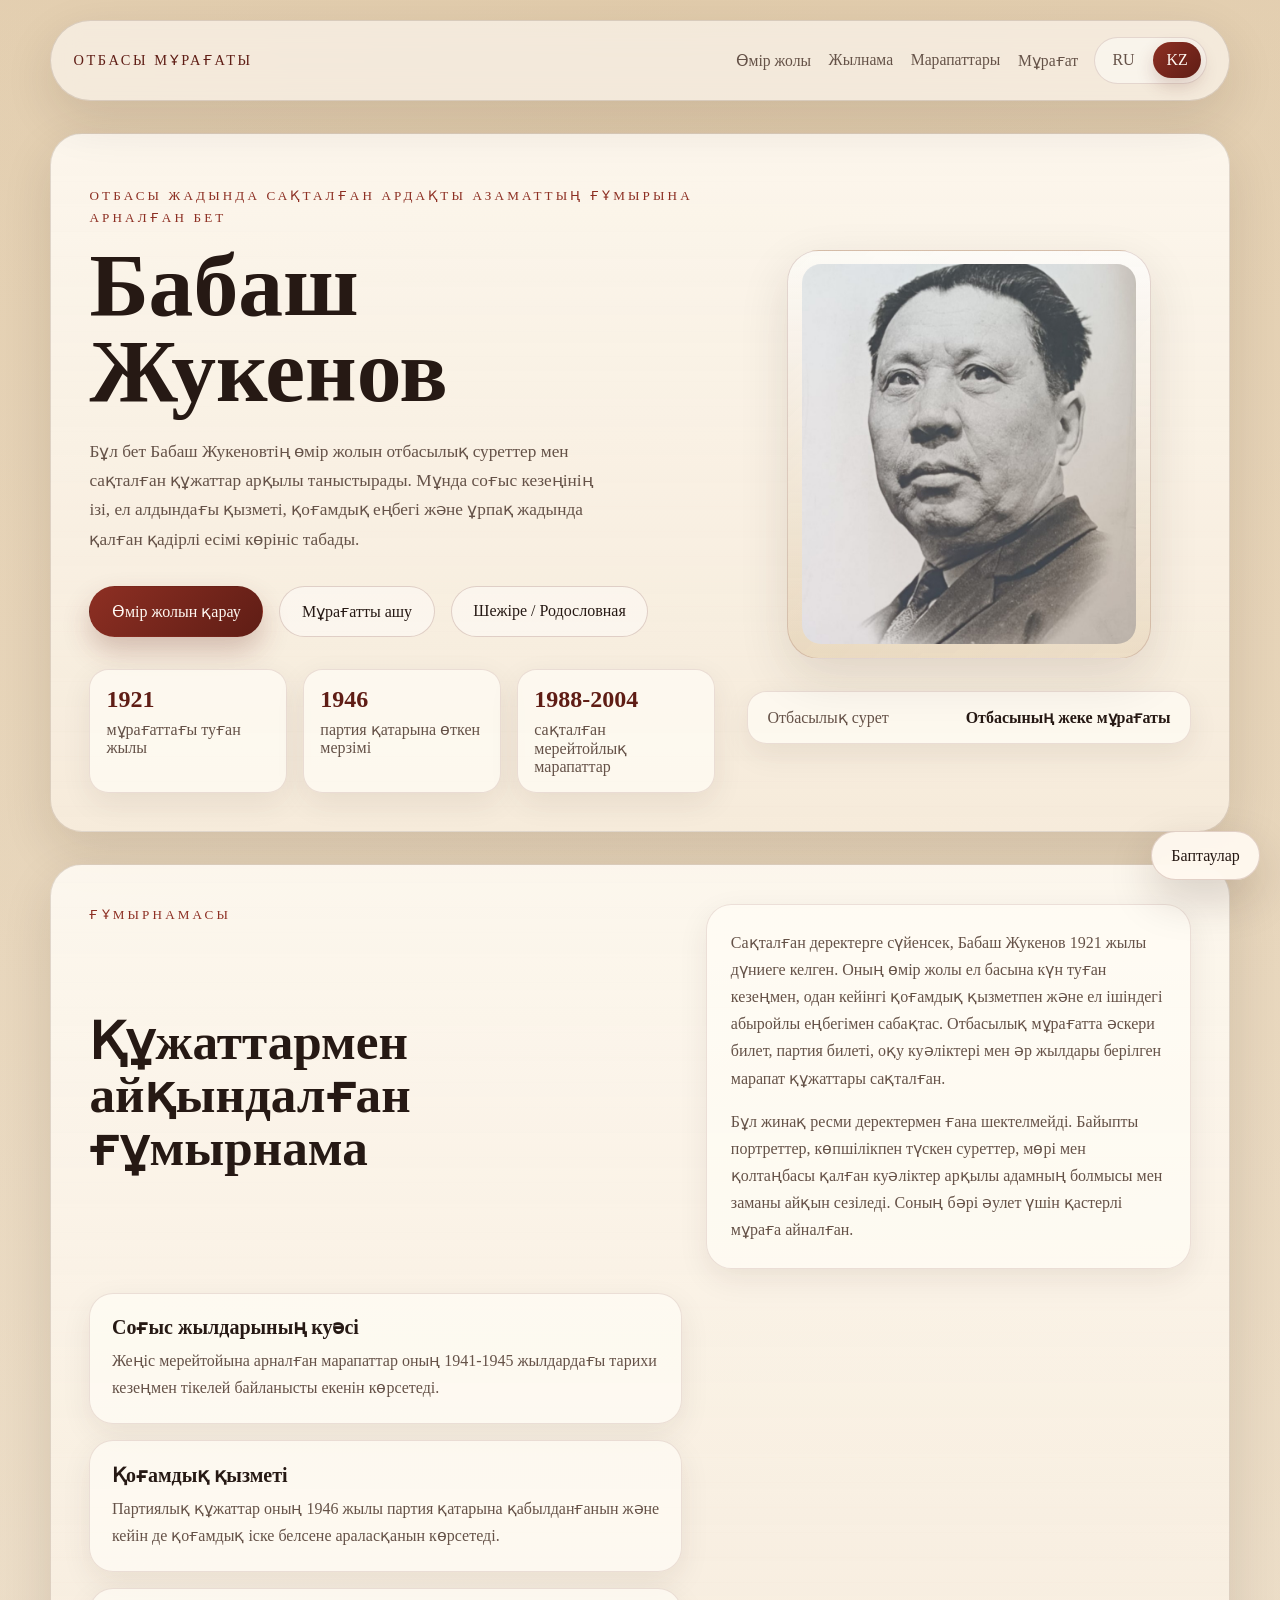
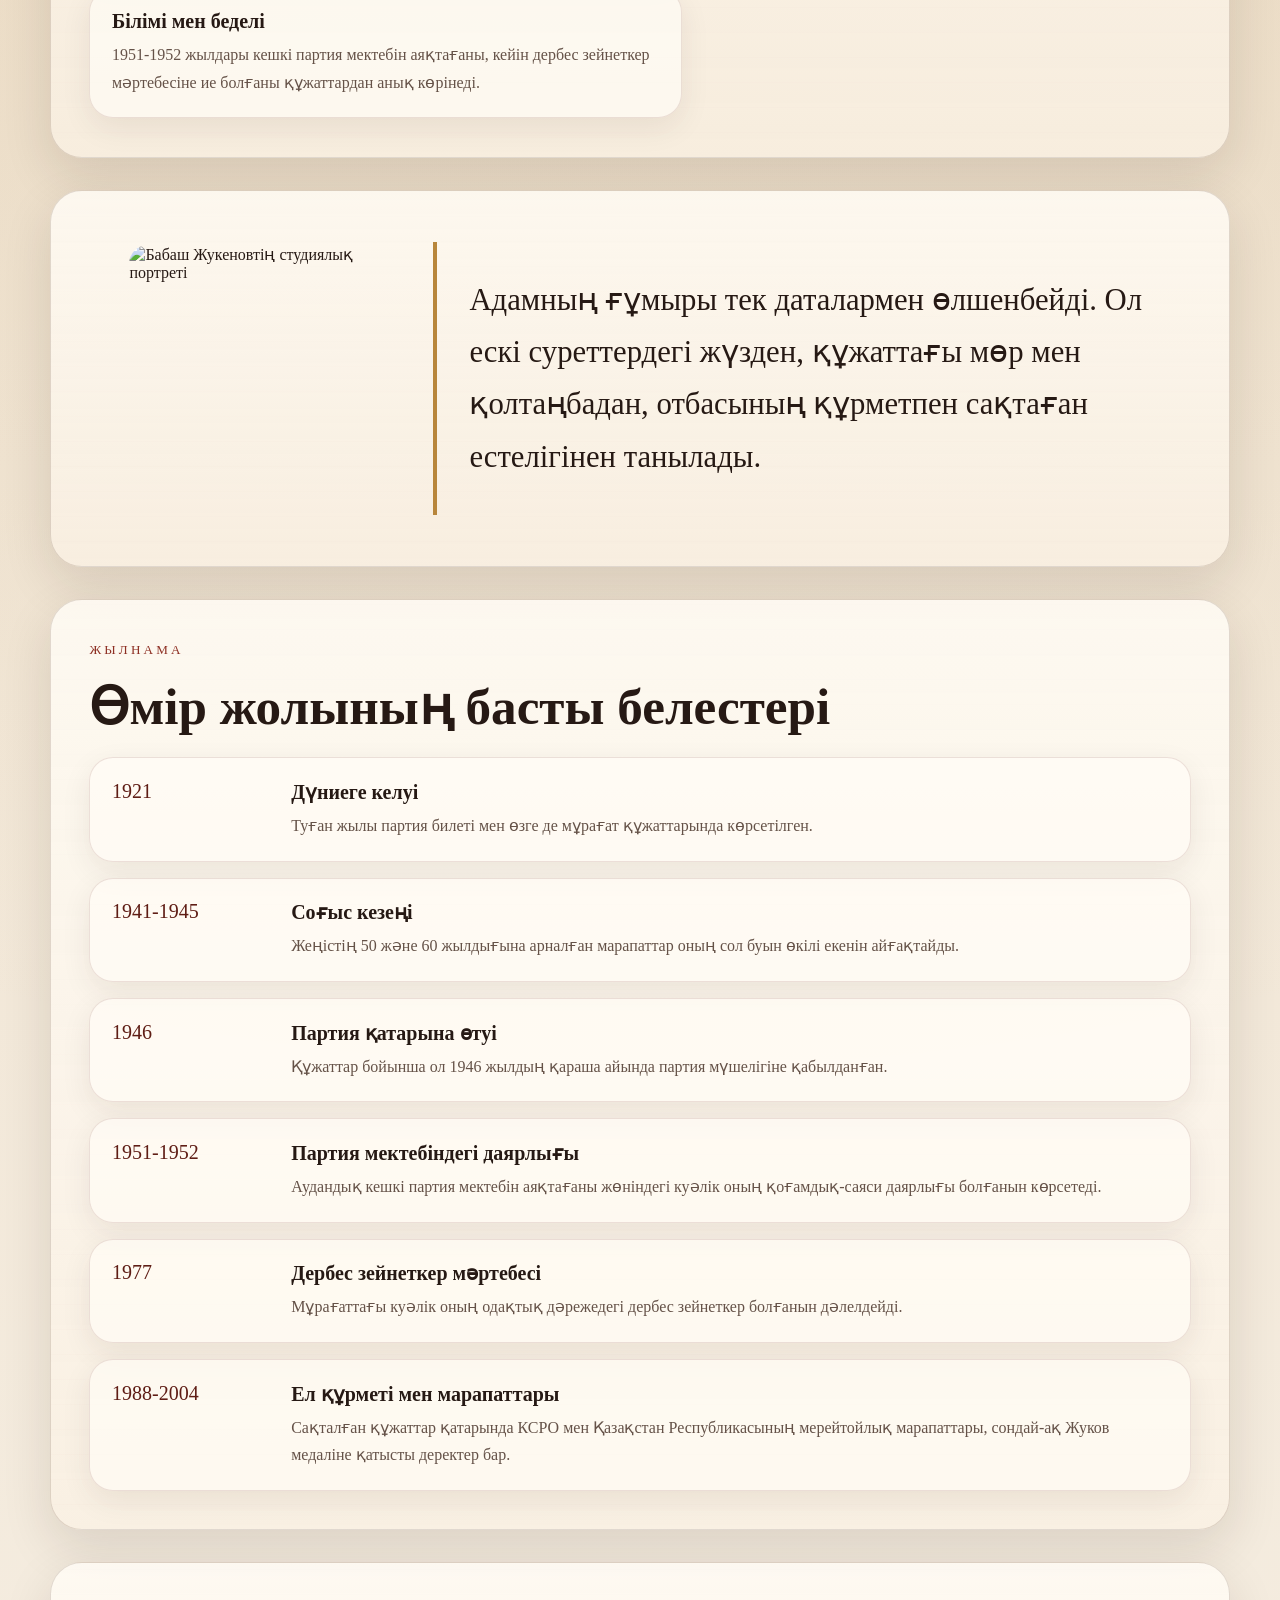
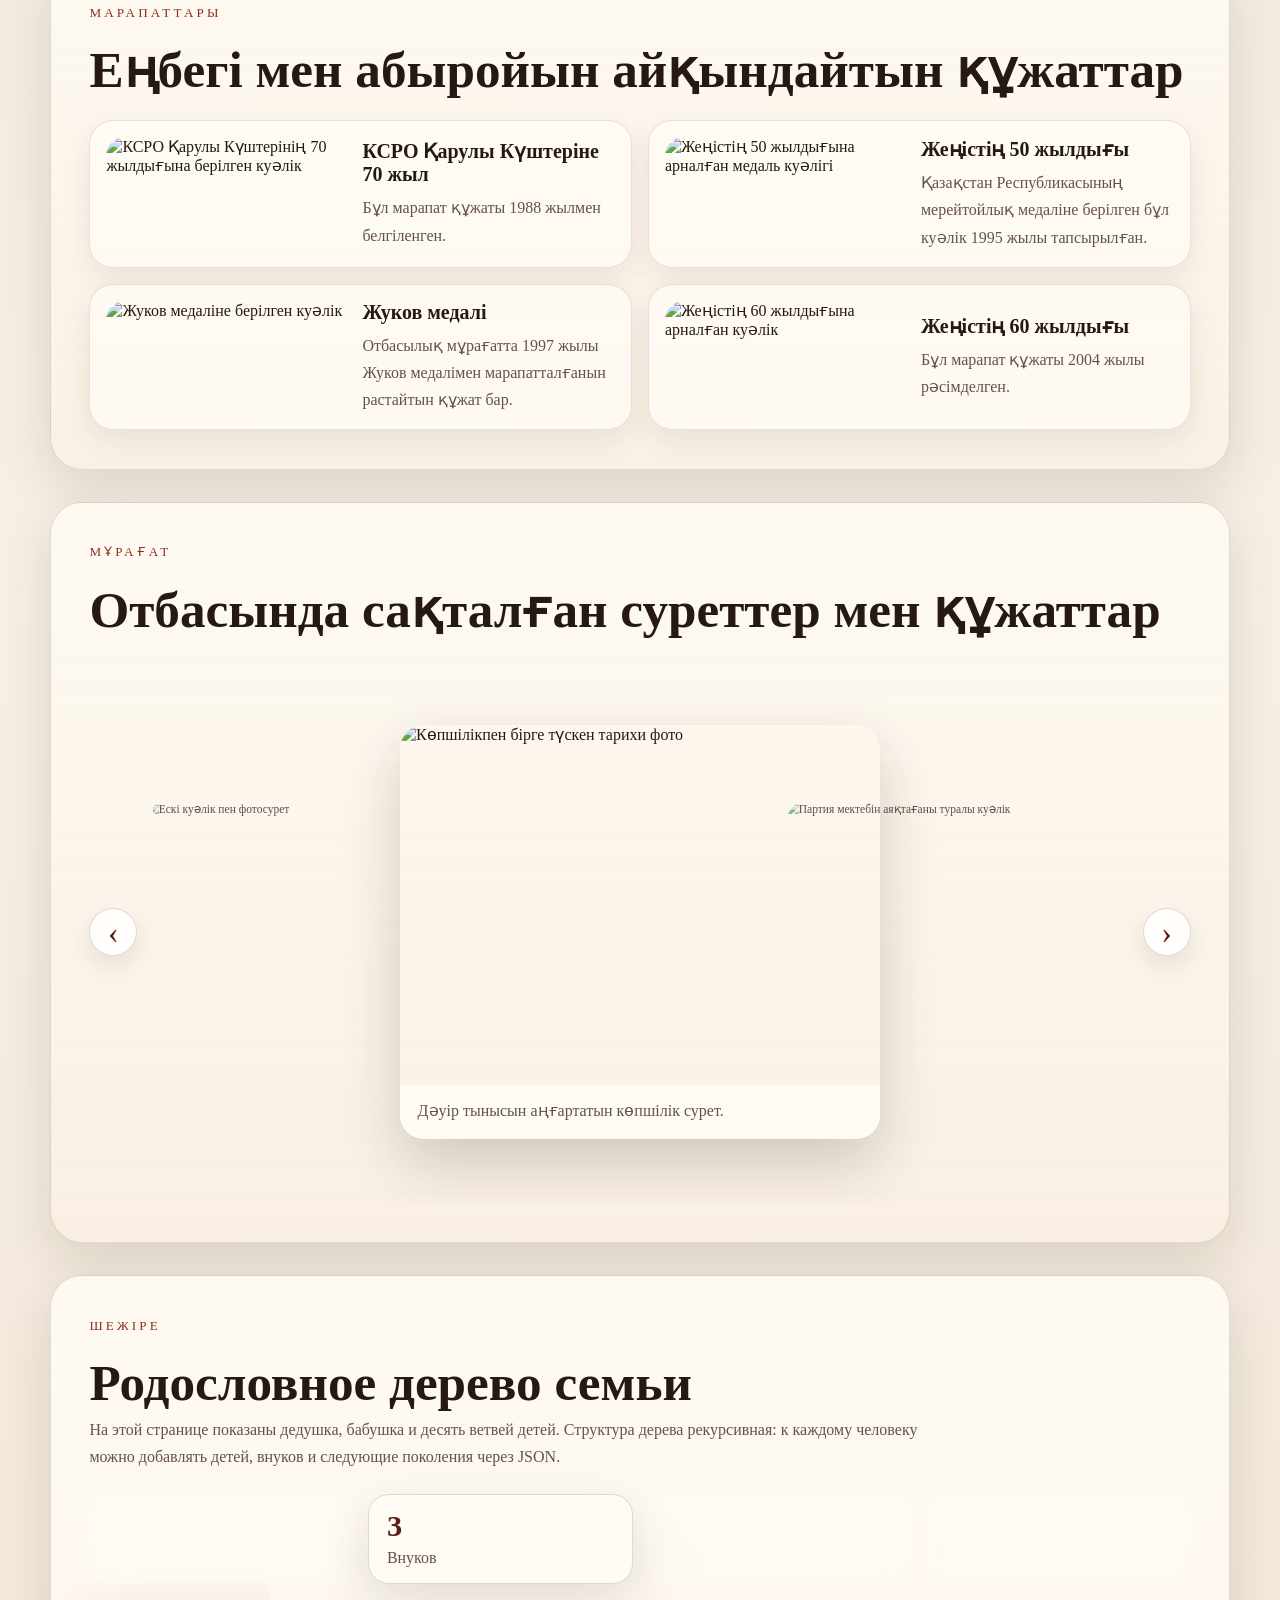
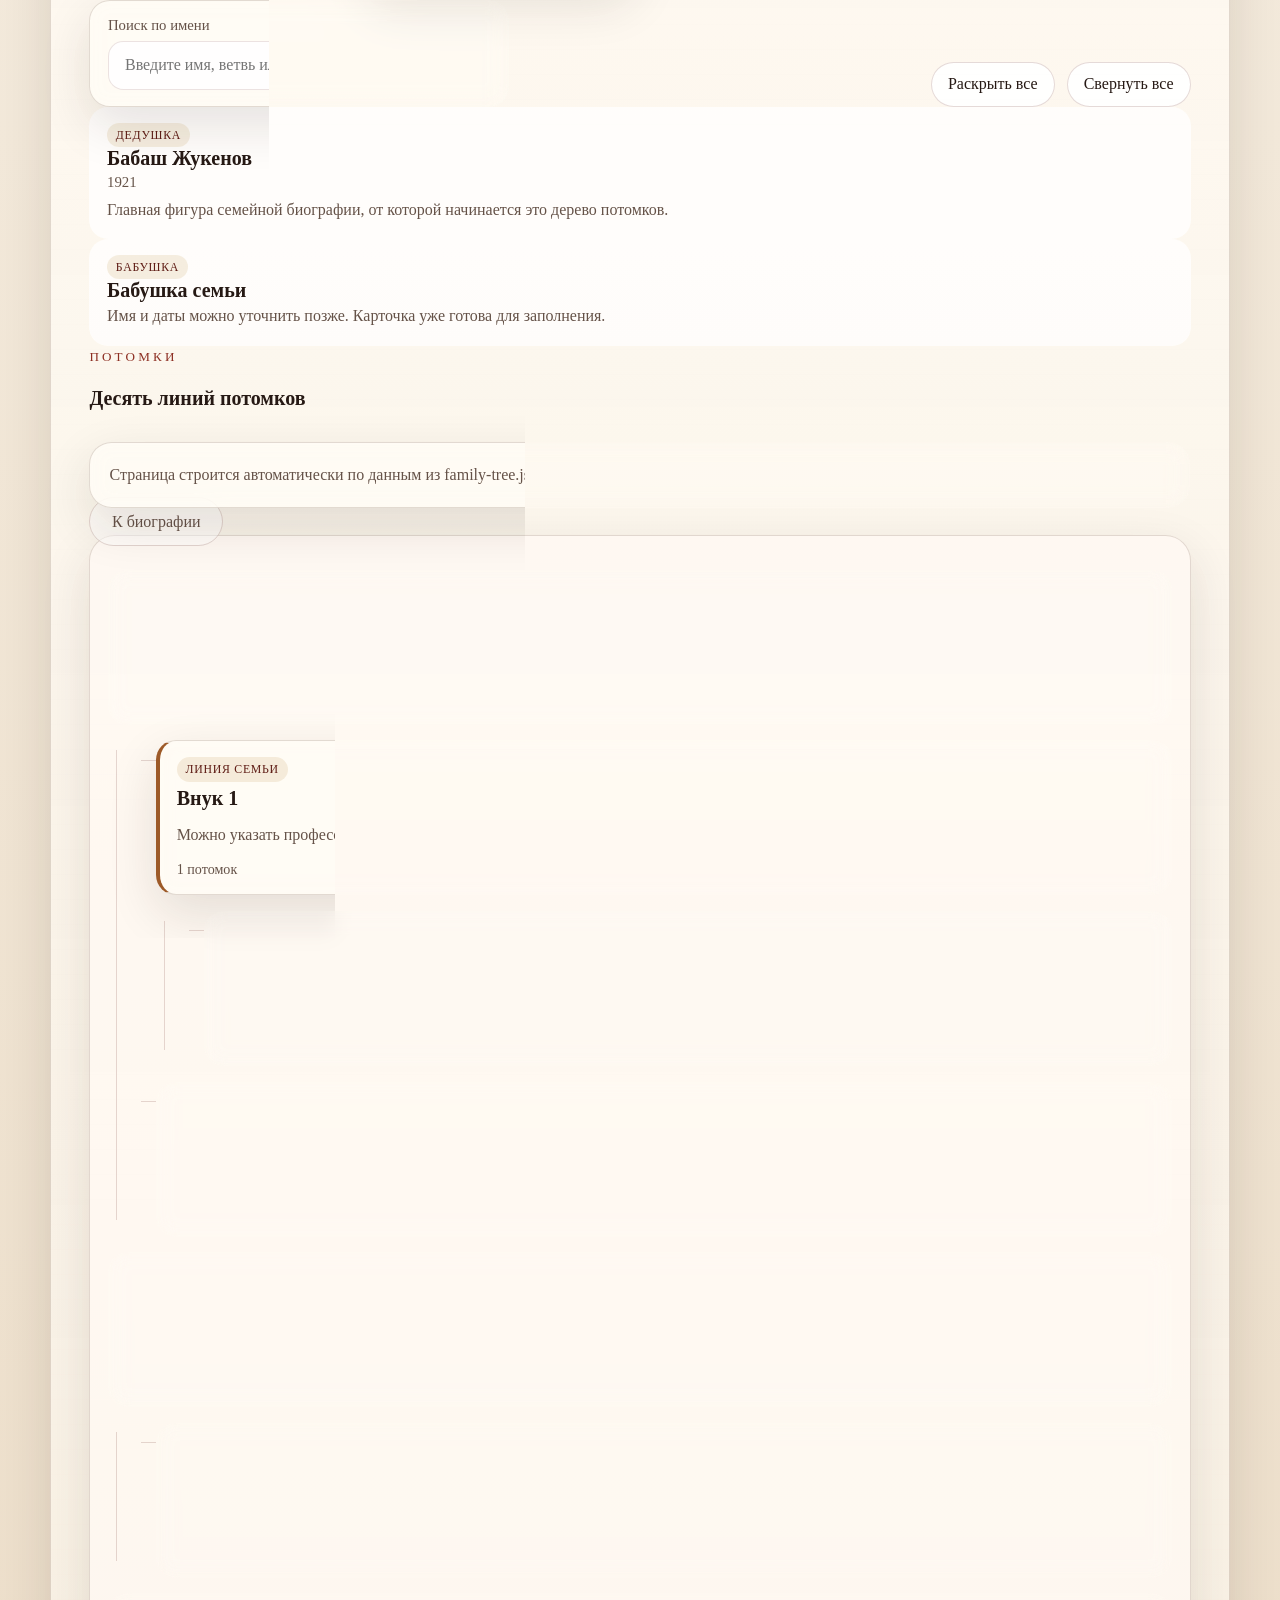
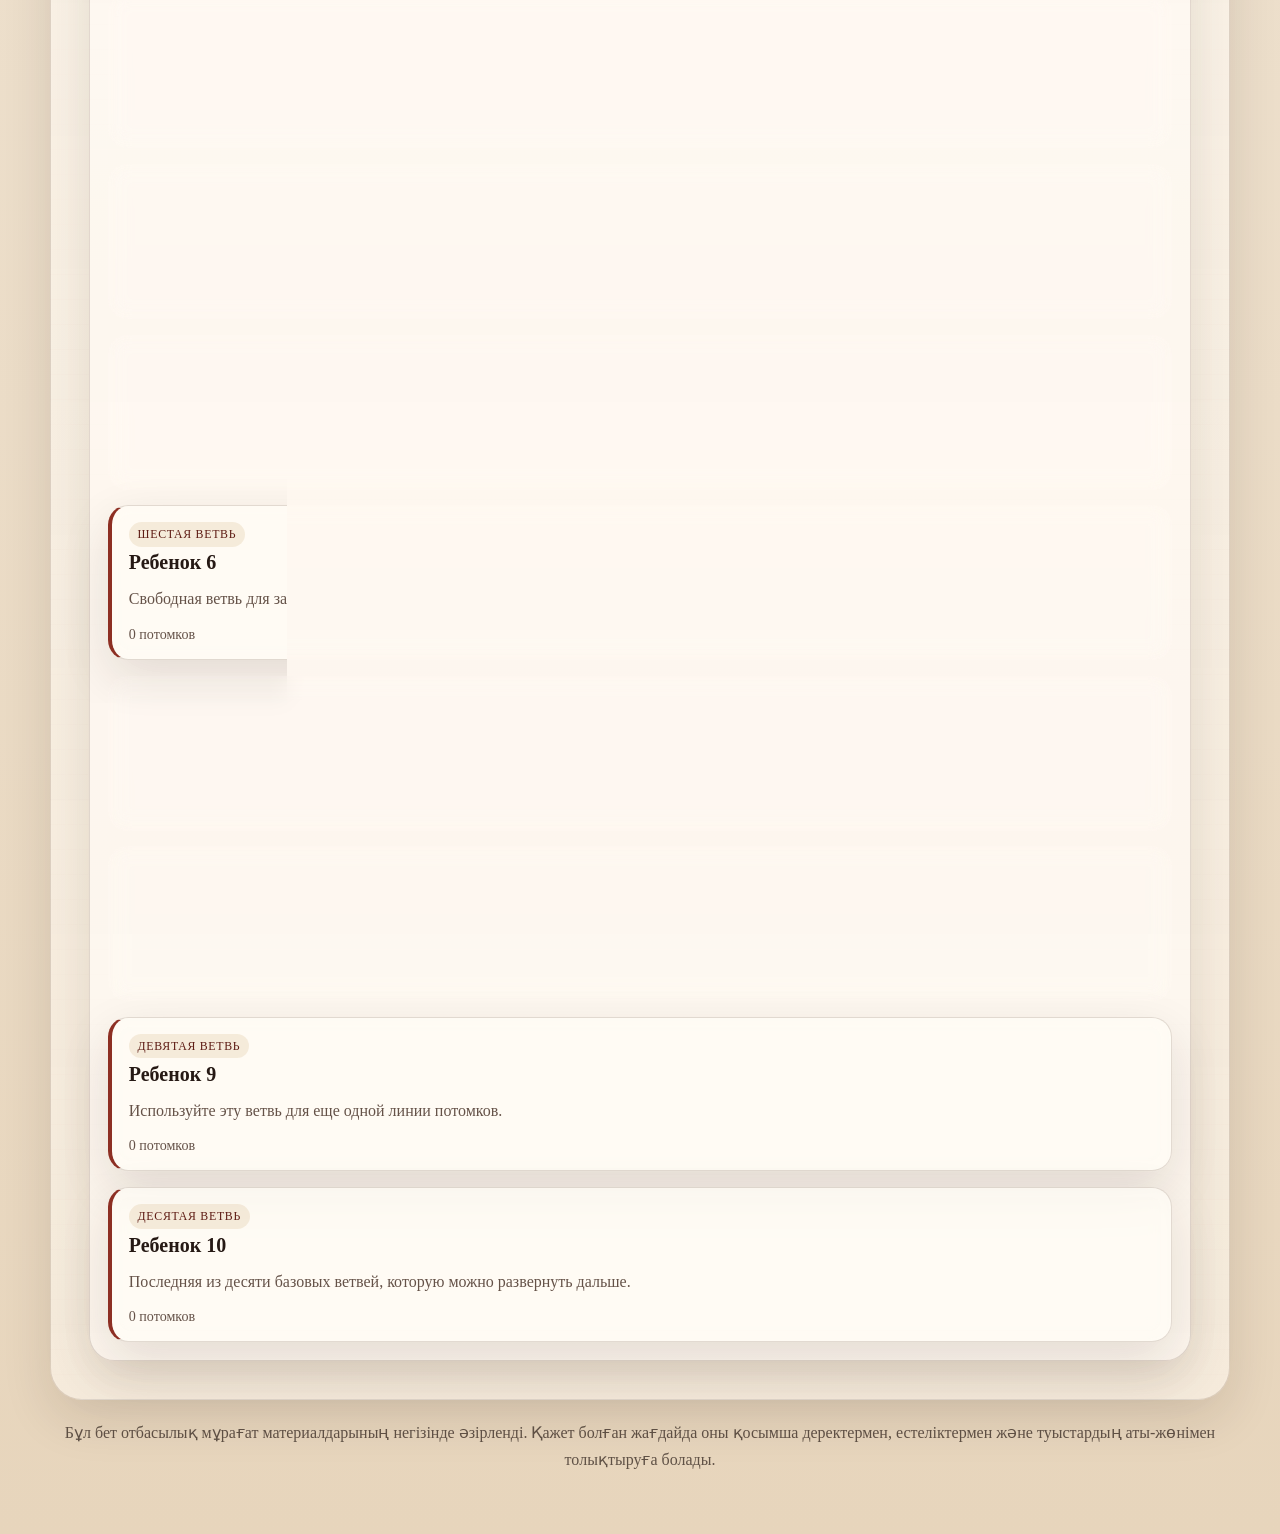
==== index.html @ 8e763e75 "Turn archive section into auto carousel" ====
<!DOCTYPE html>
<html lang="ru">
<head>
  <meta charset="UTF-8">
  <meta name="viewport" content="width=device-width, initial-scale=1.0">
  <title data-i18n="metaTitle">Бабаш Жукенов | Семейная биография</title>
  <meta
    name="description"
    content="Лендинг-память о Бабаше Жукенове, собранный по семейным фотографиям, наградам и архивным документам."
    data-i18n-attrs="content:metaDescription"
  >
  <link rel="stylesheet" href="styles.css">
  <link rel="stylesheet" href="family-tree.css">
</head>
<body>
  <div class="page-shell">
    <header class="site-header">
      <a class="brand" href="#top" data-i18n="brand">Семейный архив</a>
      <div class="header-controls">
        <nav class="site-nav" aria-label="Основная навигация" data-i18n-attrs="aria-label:navigationAria">
          <a href="#about" data-i18n="navAbout">О жизни</a>
          <a href="#timeline" data-i18n="navTimeline">Хронология</a>
          <a href="#awards" data-i18n="navAwards">Награды</a>
          <a href="#archive" data-i18n="navArchive">Архив</a>
        </nav>
        <div
          class="language-switcher"
          aria-label="Переключение языка"
          data-i18n-attrs="aria-label:languageSwitcherAria"
        >
          <button class="language-button is-active" type="button" data-lang-switch="ru">RU</button>
          <button class="language-button" type="button" data-lang-switch="kz">KZ</button>
        </div>
      </div>
    </header>

    <button
      class="editor-launcher"
      type="button"
      id="toggle-settings"
      data-editor-ui
      aria-controls="editor-toolbar"
      aria-expanded="false"
      data-i18n="settingsLauncher"
    >
      Настройки
    </button>

    <aside
      class="editor-toolbar"
      id="editor-toolbar"
      data-editor-ui
      aria-label="Панель редактирования"
      data-i18n-attrs="aria-label:editorPanelAria"
      hidden
    >
      <div class="editor-toolbar__top">
        <strong data-i18n="editorTitle">Редактор страницы</strong>
        <div class="editor-toolbar__meta">
          <span class="editor-status" id="editor-status">Режим просмотра</span>
          <button
            class="editor-close"
            type="button"
            id="close-settings"
            aria-label="Скрыть настройки"
            data-i18n="editorClose"
            data-i18n-attrs="aria-label:editorCloseAria"
          >
            Закрыть
          </button>
        </div>
      </div>
      <div class="editor-toolbar__actions">
        <button class="editor-button editor-button-primary" type="button" id="toggle-edit">
          Включить редактирование
        </button>
        <button class="editor-button" type="button" id="export-content" data-i18n="editorExport">
          Экспорт
        </button>
        <button class="editor-button" type="button" id="import-content" data-i18n="editorImport">
          Импорт
        </button>
        <button class="editor-button editor-button-danger" type="button" id="reset-content" data-i18n="editorReset">
          Сбросить
        </button>
      </div>
      <p class="editor-hint" data-i18n="editorHint">
        В режиме редактирования можно менять текст прямо на странице. Для замены фото нажмите на нужное изображение.
      </p>
      <div class="editor-github">
        <p class="editor-subtitle" data-i18n="githubSectionTitle">Сохранение в GitHub</p>
        <div class="editor-fields">
          <label class="editor-field">
            <span data-i18n="githubOwnerLabel">Владелец</span>
            <input class="editor-input" type="text" id="github-owner" value="akazhymukhanuly" autocomplete="off">
          </label>
          <label class="editor-field">
            <span data-i18n="githubRepoLabel">Репозиторий</span>
            <input class="editor-input" type="text" id="github-repo" value="beknurs_project" autocomplete="off">
          </label>
          <label class="editor-field">
            <span data-i18n="githubBranchLabel">Ветка</span>
            <input class="editor-input" type="text" id="github-branch" value="main" autocomplete="off">
          </label>
          <label class="editor-field">
            <span data-i18n="githubPathLabel">Файл</span>
            <input class="editor-input" type="text" id="github-path" value="content.json" autocomplete="off">
          </label>
          <label class="editor-field editor-field-full">
            <span data-i18n="githubTokenLabel">GitHub token</span>
            <input class="editor-input" type="password" id="github-token" autocomplete="off" placeholder="ghp_...">
          </label>
        </div>
        <div class="editor-toolbar__actions editor-toolbar__actions-compact">
          <button class="editor-button" type="button" id="load-github" data-i18n="githubLoad">
            Загрузить из GitHub
          </button>
          <button class="editor-button editor-button-primary" type="button" id="save-github" data-i18n="githubSave">
            Сохранить в GitHub
          </button>
        </div>
        <p class="editor-note" data-i18n="githubTokenHelp">
          Токен нужен только для записи в репозиторий. Он хранится локально в вашем браузере на этом устройстве.
        </p>
      </div>
      <input type="file" id="image-upload" accept="image/*" hidden>
      <input type="file" id="content-import" accept="application/json" hidden>
    </aside>

    <main id="top">
      <section class="hero section">
        <div class="hero-copy">
          <p class="eyebrow" data-i18n="heroEyebrow">Памяти человека, чья история сохранилась в документах и в семье</p>
          <h1 data-i18n="heroTitle">Бабаш Жукенов</h1>
          <p class="hero-lead" data-i18n="heroLead">
            Этот лендинг собран по семейным фотографиям, удостоверениям и наградам. Он фиксирует путь человека поколения войны: службу, общественную работу, партийную школу, уважение современников и память, которая продолжается в роду.
          </p>
          <div class="hero-actions">
            <a class="button button-primary" href="#timeline" data-i18n="heroCtaTimeline">Посмотреть путь жизни</a>
            <a class="button button-secondary" href="#archive" data-i18n="heroCtaArchive">Открыть архив</a>
            <a class="button button-secondary" href="shezhire.html">Шежіре / Родословная</a>
          </div>
          <dl class="hero-facts">
            <div>
              <dt>1921</dt>
              <dd data-i18n="factBirthText">год рождения по архивным документам</dd>
            </div>
            <div>
              <dt>1946</dt>
              <dd data-i18n="factPartyText">вступление в партию</dd>
            </div>
            <div>
              <dt>1988-2004</dt>
              <dd data-i18n="factAwardsText">подтвержденные юбилейные награды</dd>
            </div>
          </dl>
        </div>

        <div class="hero-visual">
          <figure class="portrait-frame portrait-main">
            <img
              src="assets/portrait-main.jpeg"
              alt="Портрет Бабаша Жукенова"
              data-i18n-attrs="alt:heroPortraitAlt"
            >
          </figure>
          <div class="portrait-note">
            <span data-i18n="portraitNoteLabel">Семейная фотография</span>
            <strong data-i18n="portraitNoteSource">Личный архив семьи</strong>
          </div>
        </div>
      </section>

      <section class="section section-grid" id="about">
        <div class="section-heading">
          <p class="eyebrow" data-i18n="aboutEyebrow">О жизни</p>
          <h2 data-i18n="aboutTitle">Биография, восстановленная по документам</h2>
        </div>

        <div class="story-card">
          <p data-i18n="aboutP1">
            По сохранившимся документам видно, что Бабаш Жукенов родился в 1921 году. Его имя связано с военной эпохой и послевоенной общественной работой. В семейном архиве сохранились военный билет, партийный билет, удостоверение об окончании партийной школы и несколько наградных документов разных лет.
          </p>
          <p data-i18n="aboutP2">
            Архив показывает не только официальный путь, но и человеческую сторону: строгие портреты, групповые снимки, пожелтевшие страницы удостоверений и аккуратно хранимые медали. Это история о достоинстве, служении и долгой памяти.
          </p>
        </div>

        <div class="facts-panel">
          <article>
            <h3 data-i18n="factWarTitle">Военное поколение</h3>
            <p data-i18n="factWarBody">Юбилейные медали Победы подтверждают связь с Великой Отечественной войной 1941-1945 годов.</p>
          </article>
          <article>
            <h3 data-i18n="factPublicTitle">Общественная работа</h3>
            <p data-i18n="factPublicBody">Партийные документы фиксируют вступление в ноябре 1946 года и дальнейший путь служения.</p>
          </article>
          <article>
            <h3 data-i18n="factEducationTitle">Образование и признание</h3>
            <p data-i18n="factEducationBody">В 1951-1952 годах завершена районная вечерняя партийная школа; позднее оформлен статус персонального пенсионера.</p>
          </article>
        </div>
      </section>

      <section class="section memory-strip">
        <figure class="memory-photo">
          <img
            src="assets/portrait-studio.jpeg"
            alt="Студийный портрет Бабаша Жукенова"
            loading="lazy"
            data-i18n-attrs="alt:memoryPortraitAlt"
          >
        </figure>
        <blockquote class="memory-quote">
          <p data-i18n="memoryQuote">
            Память о человеке держится не только на датах. Она живет в лицах на старых снимках, в следах печатей на документах и в уважении, с которым семья хранит его историю.
          </p>
        </blockquote>
      </section>

      <section class="section" id="timeline">
        <div class="section-heading">
          <p class="eyebrow" data-i18n="timelineEyebrow">Хронология</p>
          <h2 data-i18n="timelineTitle">Ключевые вехи жизни</h2>
        </div>

        <div class="timeline">
          <article class="timeline-item">
            <span class="timeline-year">1921</span>
            <div>
              <h3 data-i18n="timelineBirthTitle">Рождение</h3>
              <p data-i18n="timelineBirthBody">Год рождения указан в партийном билете и других архивных материалах.</p>
            </div>
          </article>

          <article class="timeline-item">
            <span class="timeline-year">1941-1945</span>
            <div>
              <h3 data-i18n="timelineWarTitle">Военные годы</h3>
              <p data-i18n="timelineWarBody">Участие в поколении Победы подтверждается государственными юбилейными наградами к 50-летию и 60-летию Победы.</p>
            </div>
          </article>

          <article class="timeline-item">
            <span class="timeline-year">1946</span>
            <div>
              <h3 data-i18n="timelinePartyTitle">Вступление в партию</h3>
              <p data-i18n="timelinePartyBody">По партийному билету дата вступления приходится на ноябрь 1946 года.</p>
            </div>
          </article>

          <article class="timeline-item">
            <span class="timeline-year">1951-1952</span>
            <div>
              <h3 data-i18n="timelineSchoolTitle">Партийная школа</h3>
              <p data-i18n="timelineSchoolBody">Сохранилось удостоверение об окончании районной вечерней партийной школы при райкоме КП(б) Казахстана.</p>
            </div>
          </article>

          <article class="timeline-item">
            <span class="timeline-year">1977</span>
            <div>
              <h3 data-i18n="timelinePensionTitle">Персональный пенсионер</h3>
              <p data-i18n="timelinePensionBody">Архивное удостоверение указывает на статус персонального пенсионера союзного значения.</p>
            </div>
          </article>

          <article class="timeline-item">
            <span class="timeline-year">1988-2004</span>
            <div>
              <h3 data-i18n="timelineAwardsTitle">Награды и признание</h3>
              <p data-i18n="timelineAwardsBody">В архиве сохранились документы на юбилейные награды СССР и Республики Казахстан, а также медаль Маршала Жукова.</p>
            </div>
          </article>
        </div>
      </section>

      <section class="section" id="awards">
        <div class="section-heading">
          <p class="eyebrow" data-i18n="awardsEyebrow">Награды</p>
          <h2 data-i18n="awardsTitle">Документы, подтверждающие служение и признание</h2>
        </div>

        <div class="awards-grid">
          <article class="award-card">
            <img
              src="assets/award-ussr-70.jpeg"
              alt="Удостоверение к юбилейной медали 70 лет Вооруженных Сил СССР"
              loading="lazy"
              data-i18n-attrs="alt:award70Alt"
            >
            <div>
              <h3 data-i18n="award70Title">70 лет Вооруженных Сил СССР</h3>
              <p data-i18n="award70Text">Наградной документ датирован 1988 годом.</p>
            </div>
          </article>

          <article class="award-card">
            <img
              src="assets/award-victory-50.jpeg"
              alt="Удостоверение к медали 50 лет Победы в Великой Отечественной войне"
              loading="lazy"
              data-i18n-attrs="alt:award50Alt"
            >
            <div>
              <h3 data-i18n="award50Title">50 лет Победы</h3>
              <p data-i18n="award50Text">Удостоверение к юбилейной медали Республики Казахстан, вручение в 1995 году.</p>
            </div>
          </article>

          <article class="award-card">
            <img
              src="assets/award-zhukov.jpeg"
              alt="Удостоверение к медали Маршала Советского Союза Жукова"
              loading="lazy"
              data-i18n-attrs="alt:awardZhukovAlt"
            >
            <div>
              <h3 data-i18n="awardZhukovTitle">Медаль Маршала Жукова</h3>
              <p data-i18n="awardZhukovText">Семейный архив хранит документ о награждении медалью Жукова в 1997 году.</p>
            </div>
          </article>

          <article class="award-card">
            <img
              src="assets/award-victory-60.jpeg"
              alt="Удостоверение к награде 60 лет Победы"
              loading="lazy"
              data-i18n-attrs="alt:award60Alt"
            >
            <div>
              <h3 data-i18n="award60Title">60 лет Победы</h3>
              <p data-i18n="award60Text">Наградной документ Республики Казахстан, оформленный в 2004 году.</p>
            </div>
          </article>
        </div>
      </section>

      <section class="section archive-section" id="archive">
        <div class="section-heading">
          <p class="eyebrow" data-i18n="archiveEyebrow">Архив</p>
          <h2 data-i18n="archiveTitle">Фотографии и документы из семейной коллекции</h2>
        </div>

        <div class="archive-carousel" id="archive-carousel">
          <button class="archive-nav archive-nav-prev" type="button" id="archive-prev" aria-label="Previous archive item">
            &lsaquo;
          </button>
          <div class="archive-stage">
          <figure class="archive-slide" data-archive-slide>
            <img
              src="assets/group-photo.jpeg"
              alt="Групповая фотография у памятника Ленину"
              loading="lazy"
              data-i18n-attrs="alt:groupPhotoAlt"
            >
            <figcaption data-i18n="groupPhotoCaption">Групповой снимок эпохи, сохранивший атмосферу времени.</figcaption>
          </figure>

          <figure class="archive-slide" data-archive-slide>
            <img
              src="assets/party-school.jpeg"
              alt="Удостоверение об окончании партийной школы"
              loading="lazy"
              data-i18n-attrs="alt:partySchoolAlt"
            >
            <figcaption data-i18n="partySchoolCaption">Удостоверение об окончании партийной школы в 1952 году.</figcaption>
          </figure>

          <figure class="archive-slide" data-archive-slide>
            <img
              src="assets/party-card.jpeg"
              alt="Партийный билет"
              loading="lazy"
              data-i18n-attrs="alt:partyCardAlt"
            >
            <figcaption data-i18n="partyCardCaption">Партийный билет с указанием 1946 года вступления.</figcaption>
          </figure>

          <figure class="archive-slide" data-archive-slide>
            <img
              src="assets/portrait-main.jpeg"
              alt="Портрет Бабаша Жукенова в зрелые годы"
              loading="lazy"
              data-i18n-attrs="alt:archivePortraitAlt"
            >
            <figcaption data-i18n="archivePortraitCaption">Портрет, который задает всему архиву личное измерение.</figcaption>
          </figure>

          <figure class="archive-slide" data-archive-slide>
            <img
              src="assets/doc-early-id.jpeg"
              alt="Старое удостоверение с фотографией"
              loading="lazy"
              data-i18n-attrs="alt:earlyIdAlt"
            >
            <figcaption data-i18n="earlyIdCaption">Одно из ранних удостоверений, сохранивших подпись и печати.</figcaption>
          </figure>
          </div>
          <button class="archive-nav archive-nav-next" type="button" id="archive-next" aria-label="Next archive item">
            &rsaquo;
          </button>
        </div>
      </section>
      <section class="section tree-section-home" id="family-tree">
        <div class="section-heading tree-heading">
          <p class="eyebrow" id="tree-eyebrow">Шежіре</p>
          <h2 id="tree-title">Родословное древо семьи</h2>
          <p class="tree-lead" id="tree-lead">
            Здесь на главной странице показаны дедушка, бабушка и все ветви потомков. Дерево строится динамически и может расти дальше по поколениям.
          </p>
        </div>

        <div class="tree-dashboard">
          <div class="tree-stats" id="tree-stats"></div>
          <div class="tree-tools">
            <label class="tree-search">
              <span id="tree-search-label">Поиск по имени</span>
              <input id="tree-search-input" type="search" placeholder="Введите имя или ветвь">
            </label>
            <div class="tree-tool-buttons">
              <button class="editor-button" type="button" id="tree-expand-all">Раскрыть все</button>
              <button class="editor-button" type="button" id="tree-collapse-all">Свернуть все</button>
            </div>
          </div>
        </div>

        <div class="tree-root-section">
          <div id="tree-root-card"></div>
        </div>

        <div class="section-heading tree-heading">
          <p class="eyebrow" id="tree-branches-eyebrow">Ветви рода</p>
          <h3 id="tree-branches-title">Потомки по семейным линиям</h3>
        </div>

        <div class="tree-hero-note" id="tree-note">
          Данные для этого блока загружаются из `family-tree.json`. Отдельная страница дерева тоже доступна по кнопке ниже.
        </div>

        <p class="tree-back-home">
          <a class="button button-secondary" href="shezhire.html" id="tree-back-link">Открыть полную страницу шежіре</a>
        </p>

        <div class="tree-canvas">
          <div class="tree-empty" id="tree-empty" hidden>Поиск ничего не нашел.</div>
          <div id="tree-container" class="family-tree"></div>
        </div>
      </section>
    </main>

    <footer class="site-footer">
      <p data-i18n="footerText">Лендинг собран по семейным архивным материалам. Тексты можно дополнить датами, воспоминаниями и именами родных.</p>
    </footer>
  </div>
  <script src="family-tree.js"></script>
  <script src="script.js"></script>
</body>
</html>
---- styles.css ----
:root {
  --bg: #efe2cf;
  --bg-soft: #f7f0e4;
  --paper: rgba(255, 252, 246, 0.72);
  --ink: #261914;
  --muted: #655248;
  --line: rgba(74, 43, 30, 0.16);
  --accent: #8d2f23;
  --accent-dark: #5f1d15;
  --gold: #b8863b;
  --shadow: 0 18px 50px rgba(43, 23, 13, 0.12);
}

*,
*::before,
*::after {
  box-sizing: border-box;
}

html {
  scroll-behavior: smooth;
}

body {
  margin: 0;
  font-family: Georgia, "Palatino Linotype", "Book Antiqua", serif;
  color: var(--ink);
  background:
    radial-gradient(circle at top, rgba(180, 134, 59, 0.16), transparent 34%),
    linear-gradient(180deg, #ead9c1 0%, #f6efe4 48%, #e7d5bc 100%);
}

img {
  display: block;
  width: 100%;
  height: auto;
  border-radius: 1.2rem;
}

a {
  color: inherit;
  text-decoration: none;
}

.page-shell {
  min-height: 100vh;
  padding: 1.25rem;
}

.editor-launcher,
.editor-toolbar {
  position: fixed;
  right: 1.25rem;
  bottom: 1.25rem;
  z-index: 20;
}

.editor-launcher {
  padding: 0.9rem 1.2rem;
  border: 1px solid rgba(96, 29, 21, 0.18);
  border-radius: 999px;
  font: inherit;
  color: var(--ink);
  background: rgba(255, 249, 241, 0.94);
  backdrop-filter: blur(18px);
  box-shadow: 0 18px 45px rgba(43, 23, 13, 0.18);
  cursor: pointer;
}

body.edit-mode .editor-launcher {
  color: #fff8f2;
  background: linear-gradient(135deg, var(--accent), var(--accent-dark));
}

.editor-toolbar {
  width: min(360px, calc(100vw - 1.5rem));
  padding: 1rem;
  border: 1px solid rgba(96, 29, 21, 0.18);
  border-radius: 1.4rem;
  background: rgba(255, 249, 241, 0.94);
  backdrop-filter: blur(18px);
  box-shadow: 0 18px 45px rgba(43, 23, 13, 0.18);
}

.editor-toolbar__top {
  display: flex;
  align-items: center;
  justify-content: space-between;
  gap: 1rem;
}

.editor-toolbar__meta {
  display: flex;
  align-items: center;
  gap: 0.75rem;
}

.editor-toolbar__top strong {
  font-size: 1rem;
}

.editor-status,
.editor-hint {
  color: var(--muted);
}

.editor-status {
  font-size: 0.9rem;
}

.editor-toolbar__actions {
  display: flex;
  flex-wrap: wrap;
  gap: 0.75rem;
  margin-top: 0.9rem;
}

.editor-button {
  padding: 0.78rem 1rem;
  border: 1px solid rgba(96, 29, 21, 0.16);
  border-radius: 999px;
  font: inherit;
  color: var(--ink);
  background: rgba(255, 255, 255, 0.86);
  cursor: pointer;
  transition: transform 180ms ease, background-color 180ms ease;
}

.editor-button:hover,
.editor-button:focus-visible {
  transform: translateY(-1px);
}

.editor-button-primary {
  color: #fff8f2;
  background: linear-gradient(135deg, var(--accent), var(--accent-dark));
  border-color: transparent;
}

.editor-button-danger {
  color: #fff8f2;
  background: linear-gradient(135deg, #7c3027, #552119);
  border-color: transparent;
}

.editor-close {
  padding: 0.45rem 0.75rem;
  border: 1px solid rgba(96, 29, 21, 0.14);
  border-radius: 999px;
  font: inherit;
  color: var(--ink);
  background: rgba(255, 255, 255, 0.78);
  cursor: pointer;
}

.editor-hint {
  margin-top: 0.9rem;
  font-size: 0.92rem;
  line-height: 1.5;
}

.editor-github {
  margin-top: 1rem;
  padding-top: 1rem;
  border-top: 1px solid rgba(96, 29, 21, 0.12);
}

.editor-subtitle,
.editor-note {
  color: var(--muted);
}

.editor-subtitle {
  font-size: 0.92rem;
  font-weight: 600;
}

.editor-note {
  margin-top: 0.8rem;
  font-size: 0.88rem;
  line-height: 1.5;
}

.editor-fields {
  display: grid;
  grid-template-columns: repeat(2, minmax(0, 1fr));
  gap: 0.75rem;
  margin-top: 0.8rem;
}

.editor-field {
  display: grid;
  gap: 0.35rem;
  font-size: 0.88rem;
  color: var(--muted);
}

.editor-field-full {
  grid-column: 1 / -1;
}

.editor-input {
  width: 100%;
  padding: 0.75rem 0.9rem;
  border: 1px solid rgba(96, 29, 21, 0.15);
  border-radius: 0.9rem;
  font: inherit;
  color: var(--ink);
  background: rgba(255, 255, 255, 0.85);
}

.editor-input:focus {
  outline: 2px solid rgba(141, 47, 35, 0.2);
  border-color: rgba(141, 47, 35, 0.28);
}

.editor-toolbar__actions-compact {
  margin-top: 0.8rem;
}

.site-header,
.section,
.site-footer {
  width: min(1180px, calc(100vw - 2.5rem));
  margin: 0 auto;
}

.site-header {
  position: sticky;
  top: 1rem;
  z-index: 10;
  display: flex;
  align-items: center;
  justify-content: space-between;
  gap: 1rem;
  padding: 1rem 1.4rem;
  border: 1px solid var(--line);
  border-radius: 999px;
  background: rgba(248, 241, 230, 0.8);
  backdrop-filter: blur(14px);
  box-shadow: var(--shadow);
}

.header-controls {
  display: flex;
  align-items: center;
  gap: 1rem;
}

.brand {
  font-size: 0.9rem;
  letter-spacing: 0.18em;
  text-transform: uppercase;
  color: var(--accent-dark);
}

.site-nav {
  display: flex;
  flex-wrap: wrap;
  gap: 1.1rem;
  font-size: 0.98rem;
  color: var(--muted);
}

.site-nav a:hover,
.site-nav a:focus-visible {
  color: var(--accent);
}

.language-switcher {
  display: inline-flex;
  gap: 0.35rem;
  padding: 0.28rem;
  border: 1px solid rgba(96, 29, 21, 0.14);
  border-radius: 999px;
  background: rgba(255, 255, 255, 0.46);
}

.language-button {
  min-width: 3rem;
  padding: 0.55rem 0.8rem;
  border: 0;
  border-radius: 999px;
  font: inherit;
  color: var(--muted);
  background: transparent;
  cursor: pointer;
  transition: background-color 180ms ease, color 180ms ease, transform 180ms ease;
}

.language-button:hover,
.language-button:focus-visible {
  transform: translateY(-1px);
  color: var(--accent-dark);
}

.language-button.is-active {
  color: #fff8f2;
  background: linear-gradient(135deg, var(--accent), var(--accent-dark));
  box-shadow: 0 8px 18px rgba(96, 29, 21, 0.2);
}

.section {
  margin-top: 2rem;
  padding: 2.4rem;
  border: 1px solid var(--line);
  border-radius: 2rem;
  background:
    linear-gradient(180deg, rgba(255, 251, 244, 0.88), rgba(250, 241, 228, 0.78)),
    repeating-linear-gradient(
      0deg,
      transparent,
      transparent 24px,
      rgba(97, 58, 34, 0.03) 24px,
      rgba(97, 58, 34, 0.03) 25px
    );
  box-shadow: var(--shadow);
  animation: rise 700ms ease both;
}

.hero {
  display: grid;
  grid-template-columns: minmax(0, 1.2fr) minmax(320px, 0.85fr);
  gap: 2rem;
  align-items: center;
  padding-top: 3.2rem;
}

.eyebrow {
  margin: 0 0 0.8rem;
  font-size: 0.82rem;
  letter-spacing: 0.24em;
  text-transform: uppercase;
  color: var(--accent);
}

h1,
h2,
h3,
dt {
  font-weight: 600;
}

h1 {
  margin: 0;
  font-size: clamp(3rem, 7vw, 5.8rem);
  line-height: 0.96;
}

h2 {
  margin: 0;
  font-size: clamp(2rem, 4vw, 3.2rem);
  line-height: 1.04;
}

h3 {
  margin: 0 0 0.5rem;
  font-size: 1.25rem;
}

p {
  margin: 0;
  line-height: 1.7;
  color: var(--muted);
}

.hero-lead {
  max-width: 60ch;
  margin-top: 1.4rem;
  font-size: 1.08rem;
}

.hero-actions {
  display: flex;
  flex-wrap: wrap;
  gap: 1rem;
  margin-top: 2rem;
}

.button {
  padding: 0.95rem 1.35rem;
  border-radius: 999px;
  border: 1px solid transparent;
  transition: transform 180ms ease, box-shadow 180ms ease, background-color 180ms ease;
}

.button:hover,
.button:focus-visible {
  transform: translateY(-2px);
}

.button-primary {
  color: #fff8f2;
  background: linear-gradient(135deg, var(--accent), var(--accent-dark));
  box-shadow: 0 14px 28px rgba(96, 29, 21, 0.24);
}

.button-secondary {
  border-color: rgba(96, 29, 21, 0.18);
  background: rgba(255, 255, 255, 0.44);
}

.hero-facts {
  display: grid;
  grid-template-columns: repeat(3, minmax(0, 1fr));
  gap: 1rem;
  margin: 2rem 0 0;
}

.hero-facts div,
.story-card,
.facts-panel article,
.award-card,
.archive-card,
.timeline-item,
.portrait-note {
  border: 1px solid rgba(96, 29, 21, 0.12);
  background: var(--paper);
  box-shadow: 0 10px 30px rgba(45, 26, 18, 0.08);
}

.hero-facts div {
  padding: 1rem;
  border-radius: 1.2rem;
}

dt {
  color: var(--accent-dark);
  font-size: 1.5rem;
}

dd {
  margin: 0.4rem 0 0;
  color: var(--muted);
}

.hero-visual {
  display: grid;
  gap: 1rem;
}

.portrait-frame {
  position: relative;
  padding: 0.85rem;
  border-radius: 2rem;
  background:
    linear-gradient(180deg, rgba(255, 255, 255, 0.85), rgba(231, 214, 188, 0.7)),
    linear-gradient(135deg, rgba(184, 134, 59, 0.28), transparent);
  border: 1px solid rgba(96, 29, 21, 0.16);
  box-shadow: var(--shadow);
}

.portrait-main img {
  aspect-ratio: 0.88;
  object-fit: cover;
}

.portrait-note {
  display: flex;
  justify-content: space-between;
  gap: 1rem;
  padding: 1rem 1.2rem;
  border-radius: 1.2rem;
  color: var(--muted);
}

.portrait-note strong {
  color: var(--ink);
}

.section-grid {
  display: grid;
  grid-template-columns: 1.1fr 0.9fr;
  gap: 1.5rem;
}

.section-heading {
  display: grid;
  gap: 0.4rem;
  margin-bottom: 1.5rem;
}

.story-card {
  padding: 1.5rem;
  border-radius: 1.6rem;
}

.story-card p + p {
  margin-top: 1rem;
}

.facts-panel {
  display: grid;
  gap: 1rem;
}

.facts-panel article {
  padding: 1.35rem;
  border-radius: 1.5rem;
}

.memory-strip {
  display: grid;
  grid-template-columns: 320px minmax(0, 1fr);
  gap: 1.5rem;
  align-items: center;
}

.memory-photo img {
  aspect-ratio: 0.9;
  object-fit: cover;
}

.memory-quote {
  margin: 0;
  padding: 2rem;
  border-left: 4px solid var(--gold);
  font-size: clamp(1.3rem, 2.4vw, 2rem);
  line-height: 1.45;
}

.memory-quote p {
  color: var(--ink);
}

.timeline {
  display: grid;
  gap: 1rem;
}

.timeline-item {
  display: grid;
  grid-template-columns: 160px minmax(0, 1fr);
  gap: 1.2rem;
  padding: 1.35rem;
  border-radius: 1.5rem;
}

.timeline-year {
  align-self: start;
  font-size: 1.25rem;
  color: var(--accent-dark);
}

.awards-grid,
.archive-grid {
  display: grid;
  gap: 1rem;
}

.awards-grid {
  grid-template-columns: repeat(2, minmax(0, 1fr));
}

.award-card {
  display: grid;
  grid-template-columns: minmax(200px, 0.95fr) minmax(0, 1fr);
  gap: 1rem;
  align-items: center;
  padding: 1rem;
  border-radius: 1.5rem;
}

.award-card img,
.archive-card img {
  height: 100%;
  object-fit: cover;
}

.archive-carousel {
  display: grid;
  grid-template-columns: auto minmax(0, 1fr) auto;
  align-items: center;
  gap: 1rem;
}

.archive-stage {
  position: relative;
  min-height: 34rem;
  overflow: hidden;
}

.archive-slide {
  position: absolute;
  top: 50%;
  left: 50%;
  width: min(100%, 30rem);
  margin: 0;
  overflow: hidden;
  border-radius: 1.5rem;
  opacity: 0;
  pointer-events: none;
  transform: translate(-50%, -50%) scale(0.72);
  transition: transform 420ms ease, opacity 420ms ease, filter 420ms ease;
}

.archive-slide img {
  aspect-ratio: 4 / 3;
  object-fit: cover;
}

.archive-slide figcaption {
  padding: 1rem 1.1rem 1.2rem;
  color: var(--muted);
  background: rgba(255, 252, 246, 0.94);
}

.archive-slide.is-active {
  z-index: 3;
  opacity: 1;
  pointer-events: auto;
  transform: translate(-50%, -50%) scale(1);
  box-shadow: 0 24px 60px rgba(45, 26, 18, 0.2);
}

.archive-slide.is-prev {
  z-index: 2;
  opacity: 0.75;
  transform: translate(calc(-50% - min(26vw, 20rem)), -50%) scale(0.72);
  filter: saturate(0.9);
}

.archive-slide.is-next {
  z-index: 2;
  opacity: 0.75;
  transform: translate(calc(-50% + min(26vw, 20rem)), -50%) scale(0.72);
  filter: saturate(0.9);
}

.archive-slide.is-prev figcaption,
.archive-slide.is-next figcaption {
  display: none;
}

.archive-slide.is-hidden {
  z-index: 1;
  opacity: 0;
  transform: translate(-50%, -50%) scale(0.5);
}

.archive-nav {
  width: 3rem;
  height: 3rem;
  border: 1px solid rgba(96, 29, 21, 0.16);
  border-radius: 999px;
  font: inherit;
  font-size: 2rem;
  line-height: 1;
  color: var(--accent-dark);
  background: rgba(255, 255, 255, 0.82);
  box-shadow: 0 10px 24px rgba(45, 26, 18, 0.1);
  cursor: pointer;
}

.archive-nav:hover,
.archive-nav:focus-visible {
  transform: translateY(-1px);
}

.site-footer {
  padding: 1.2rem 0 2.5rem;
  text-align: center;
}

.site-footer p {
  color: rgba(38, 25, 20, 0.7);
}

body.edit-mode [data-editor-editable="true"] {
  outline: 2px dashed rgba(141, 47, 35, 0.45);
  outline-offset: 4px;
  border-radius: 0.35rem;
  cursor: text;
}

body.edit-mode [data-editor-editable="true"]:focus {
  outline-color: var(--accent);
  background: rgba(255, 248, 236, 0.96);
}

body.edit-mode [data-editor-image="true"] {
  cursor: pointer;
  box-shadow: 0 0 0 4px rgba(141, 47, 35, 0.28);
  filter: saturate(1.05);
}

body.edit-mode [data-editor-image="true"]:hover {
  transform: scale(1.01);
}

@keyframes rise {
  from {
    opacity: 0;
    transform: translateY(22px);
  }

  to {
    opacity: 1;
    transform: translateY(0);
  }
}

@media (max-width: 980px) {
  .site-header {
    position: static;
    border-radius: 1.4rem;
  }

  .header-controls {
    width: 100%;
    justify-content: space-between;
  }

  .hero,
  .section-grid,
  .memory-strip,
  .timeline-item,
  .award-card {
    grid-template-columns: 1fr;
  }

  .hero-facts,
  .awards-grid,
  .archive-grid {
    grid-template-columns: 1fr;
  }

  .archive-carousel {
    grid-template-columns: 1fr;
  }

  .archive-stage {
    min-height: 28rem;
  }

  .archive-nav {
    display: none;
  }

  .editor-toolbar {
    right: 0.75rem;
    bottom: 0.75rem;
  }

  .editor-launcher {
    right: 0.75rem;
    bottom: 0.75rem;
  }
}

@media (max-width: 720px) {
  .page-shell {
    padding: 0.75rem;
  }

  .site-header,
  .section,
  .site-footer {
    width: min(100vw - 1.5rem, 1180px);
  }

  .site-header {
    flex-direction: column;
    align-items: flex-start;
  }

  .header-controls,
  .site-nav,
  .language-switcher {
    width: 100%;
  }

  .header-controls {
    flex-direction: column;
    align-items: stretch;
  }

  .site-nav {
    justify-content: space-between;
  }

  .language-button {
    flex: 1;
  }

  .section {
    padding: 1.4rem;
    border-radius: 1.4rem;
  }

  .hero-actions {
    flex-direction: column;
  }

  .button {
    width: 100%;
    text-align: center;
  }

  .hero-facts {
    grid-template-columns: 1fr;
  }

  .editor-launcher,
  .editor-toolbar {
    position: static;
    width: min(100vw - 1.5rem, 1180px);
    margin: 1rem auto 0;
  }

  .editor-toolbar__top,
  .editor-toolbar__meta {
    flex-direction: column;
    align-items: flex-start;
  }

  .editor-fields {
    grid-template-columns: 1fr;
  }

  .archive-stage {
    min-height: 24rem;
  }

  .archive-slide {
    width: min(100%, 16rem);
  }

  .archive-slide.is-prev {
    transform: translate(calc(-50% - 5.7rem), -50%) scale(0.68);
  }

  .archive-slide.is-next {
    transform: translate(calc(-50% + 5.7rem), -50%) scale(0.68);
  }
}
---- family-tree.css ----
.tree-page {
  min-height: 100vh;
}

.tree-header {
  position: sticky;
  top: 1rem;
}

.tree-header-controls {
  gap: 0.8rem;
}

.tree-back-link {
  padding: 0.72rem 1rem;
  border: 1px solid var(--line);
  border-radius: 999px;
  background: rgba(255, 249, 241, 0.86);
  color: var(--accent-dark);
}

.tree-main {
  padding-bottom: 3rem;
}

.tree-hero {
  display: grid;
  grid-template-columns: minmax(0, 1.55fr) minmax(260px, 0.9fr);
  gap: 1.4rem;
  padding-top: 2rem;
}

.tree-hero-note,
.tree-stats article,
.tree-search,
.tree-root-card,
.tree-node-card {
  border: 1px solid var(--line);
  background: var(--paper);
  box-shadow: var(--shadow);
  backdrop-filter: blur(10px);
}

.tree-hero-note {
  align-self: end;
  padding: 1.2rem;
  border-radius: 1.4rem;
  color: var(--muted);
  line-height: 1.6;
}

.tree-lead {
  max-width: 52rem;
  color: var(--muted);
  line-height: 1.7;
}

.tree-dashboard {
  display: grid;
  gap: 1rem;
  margin-top: 1.5rem;
}

.tree-stats {
  display: grid;
  grid-template-columns: repeat(4, minmax(0, 1fr));
  gap: 0.9rem;
}

.tree-stats article {
  padding: 1rem 1.1rem;
  border-radius: 1.3rem;
}

.tree-stats strong {
  display: block;
  font-size: 1.9rem;
  line-height: 1;
  color: var(--accent-dark);
}

.tree-stats span {
  display: block;
  margin-top: 0.45rem;
  color: var(--muted);
}

.tree-tools {
  display: flex;
  align-items: end;
  justify-content: space-between;
  gap: 1rem;
}

.tree-search {
  display: grid;
  gap: 0.45rem;
  min-width: min(100%, 420px);
  padding: 1rem 1.1rem;
  border-radius: 1.3rem;
}

.tree-search span {
  font-size: 0.92rem;
  color: var(--muted);
}

.tree-search input {
  width: 100%;
  padding: 0.9rem 1rem;
  border: 1px solid rgba(96, 29, 21, 0.12);
  border-radius: 0.95rem;
  font: inherit;
  background: rgba(255, 255, 255, 0.88);
}

.tree-tool-buttons {
  display: flex;
  flex-wrap: wrap;
  gap: 0.75rem;
}

.tree-root-card {
  display: grid;
  grid-template-columns: repeat(2, minmax(0, 1fr));
  gap: 1rem;
  padding: 1.2rem;
  border-radius: 1.6rem;
}

.tree-root-person {
  padding: 1rem 1.1rem;
  border-radius: 1.2rem;
  background: rgba(255, 255, 255, 0.72);
}

.tree-root-person h3,
.tree-node-title {
  margin: 0;
}

.tree-root-person p,
.tree-node-note,
.tree-node-meta,
.tree-empty {
  color: var(--muted);
}

.tree-canvas {
  padding: 1.1rem;
  border-radius: 1.6rem;
  border: 1px solid var(--line);
  background: rgba(255, 250, 244, 0.72);
  box-shadow: var(--shadow);
}

.tree-empty {
  padding: 1rem 1.1rem;
  border-radius: 1rem;
  background: rgba(255, 255, 255, 0.78);
  margin-bottom: 1rem;
}

.family-tree ul {
  list-style: none;
  margin: 0;
  padding: 0 0 0 1.6rem;
  position: relative;
}

.family-tree ul::before {
  content: "";
  position: absolute;
  top: 0.6rem;
  bottom: 1rem;
  left: 0.5rem;
  width: 1px;
  background: rgba(96, 29, 21, 0.16);
}

.family-tree > ul {
  padding-left: 0;
}

.family-tree > ul::before {
  display: none;
}

.tree-node {
  position: relative;
  padding-left: 1.4rem;
  margin-top: 1rem;
}

.tree-node::before {
  content: "";
  position: absolute;
  top: 1.2rem;
  left: 0.48rem;
  width: 0.95rem;
  height: 1px;
  background: rgba(96, 29, 21, 0.16);
}

.family-tree > ul > .tree-node {
  padding-left: 0;
}

.family-tree > ul > .tree-node::before {
  display: none;
}

.tree-node-card {
  padding: 1rem 1.05rem;
  border-radius: 1.25rem;
}

.tree-node-card[data-depth="0"] {
  border-left: 4px solid var(--accent);
}

.tree-node-card[data-depth="1"] {
  border-left: 4px solid #9d5a28;
}

.tree-node-card[data-depth="2"] {
  border-left: 4px solid #5b6f44;
}

.tree-node-card[data-depth="3"] {
  border-left: 4px solid #4d5f7f;
}

.tree-node-header {
  display: flex;
  align-items: start;
  justify-content: space-between;
  gap: 1rem;
}

.tree-node-title-wrap {
  display: grid;
  gap: 0.3rem;
}

.tree-node-badge {
  display: inline-flex;
  width: fit-content;
  padding: 0.3rem 0.55rem;
  border-radius: 999px;
  font-size: 0.74rem;
  letter-spacing: 0.06em;
  text-transform: uppercase;
  color: var(--accent-dark);
  background: rgba(184, 134, 59, 0.14);
}

.tree-node-meta {
  font-size: 0.93rem;
}

.tree-node-note {
  margin: 0.8rem 0 0;
  line-height: 1.55;
}

.tree-node-footer {
  display: flex;
  align-items: center;
  justify-content: space-between;
  gap: 0.8rem;
  margin-top: 0.85rem;
}

.tree-node-count {
  font-size: 0.88rem;
  color: var(--muted);
}

.tree-node-toggle {
  padding: 0.55rem 0.8rem;
  border: 1px solid rgba(96, 29, 21, 0.12);
  border-radius: 999px;
  font: inherit;
  background: rgba(255, 255, 255, 0.86);
  cursor: pointer;
}

.tree-node-children[hidden] {
  display: none;
}

@media (max-width: 980px) {
  .tree-hero,
  .tree-root-card {
    grid-template-columns: 1fr;
  }

  .tree-stats {
    grid-template-columns: repeat(2, minmax(0, 1fr));
  }

  .tree-tools {
    flex-direction: column;
    align-items: stretch;
  }
}

@media (max-width: 640px) {
  .tree-stats {
    grid-template-columns: 1fr;
  }

  .tree-node {
    padding-left: 1rem;
  }

  .family-tree ul {
    padding-left: 1.1rem;
  }

  .tree-node-header,
  .tree-node-footer {
    flex-direction: column;
    align-items: stretch;
  }
}
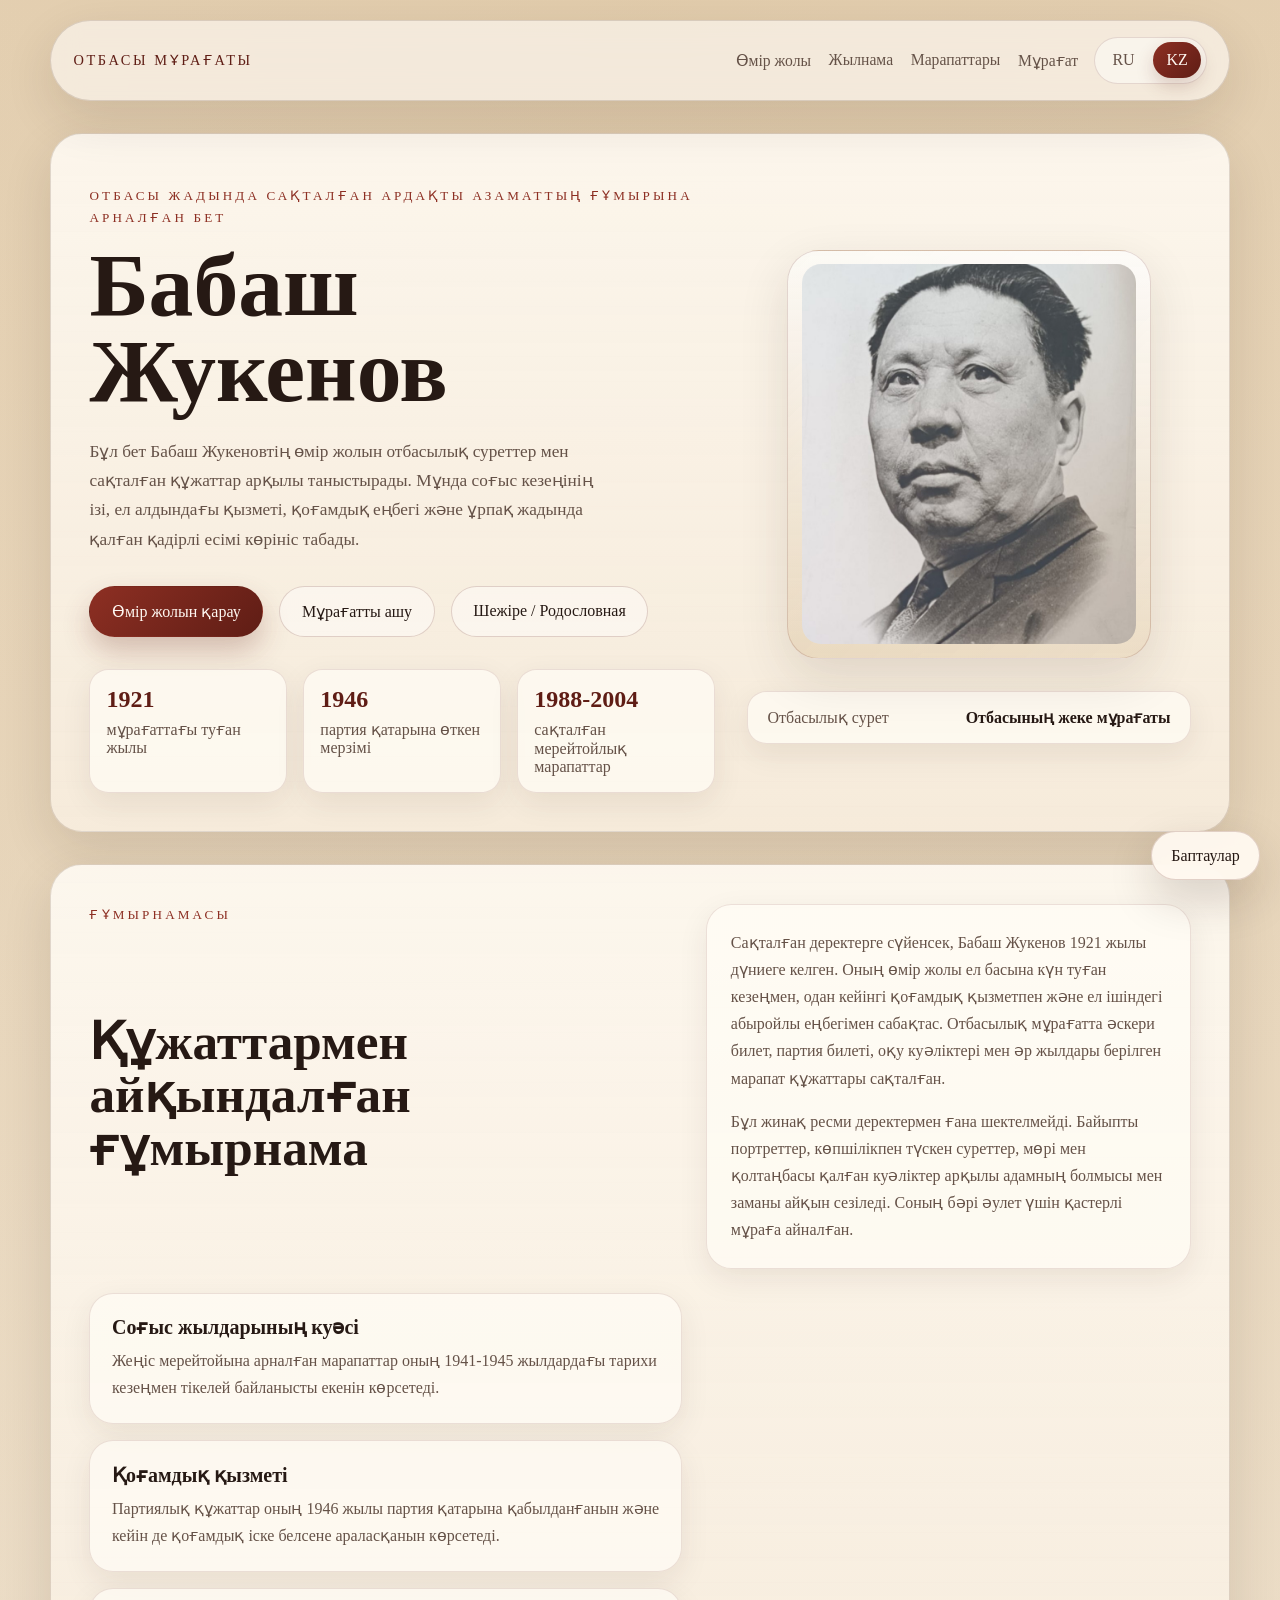
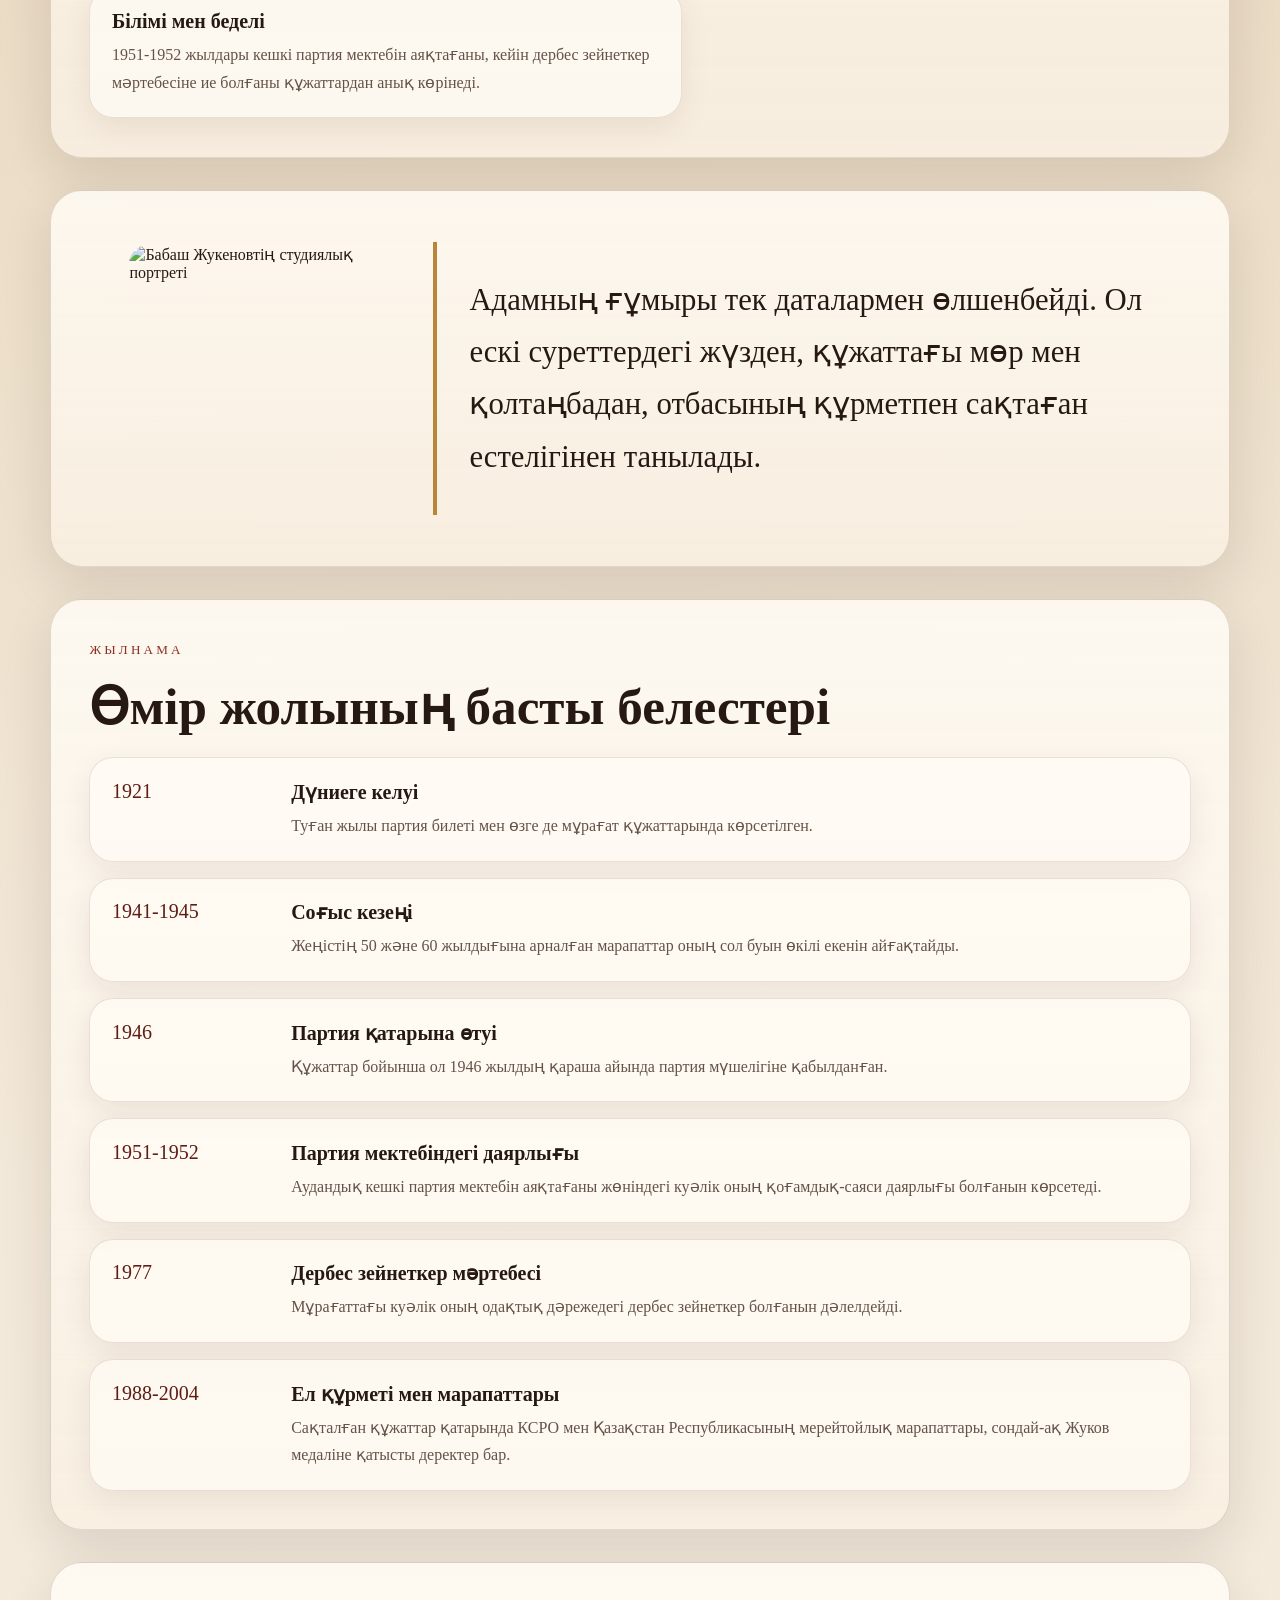
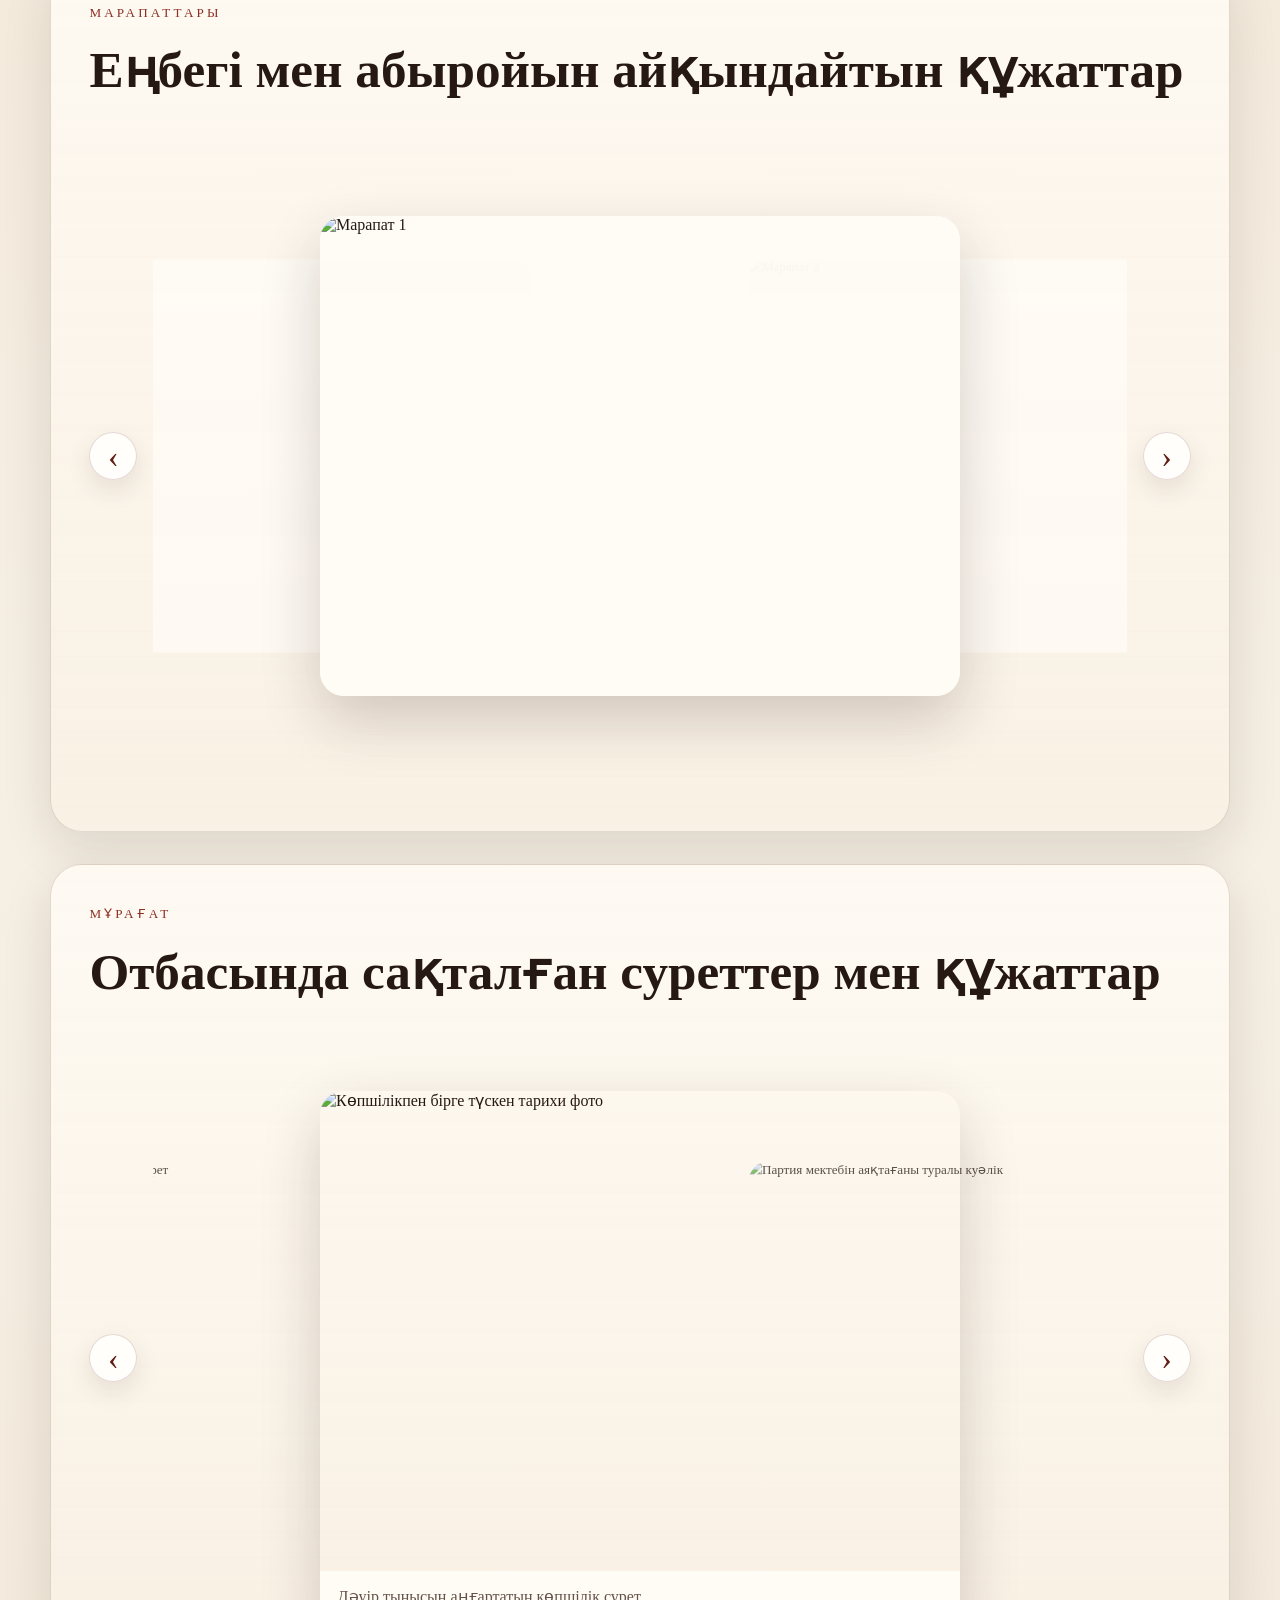
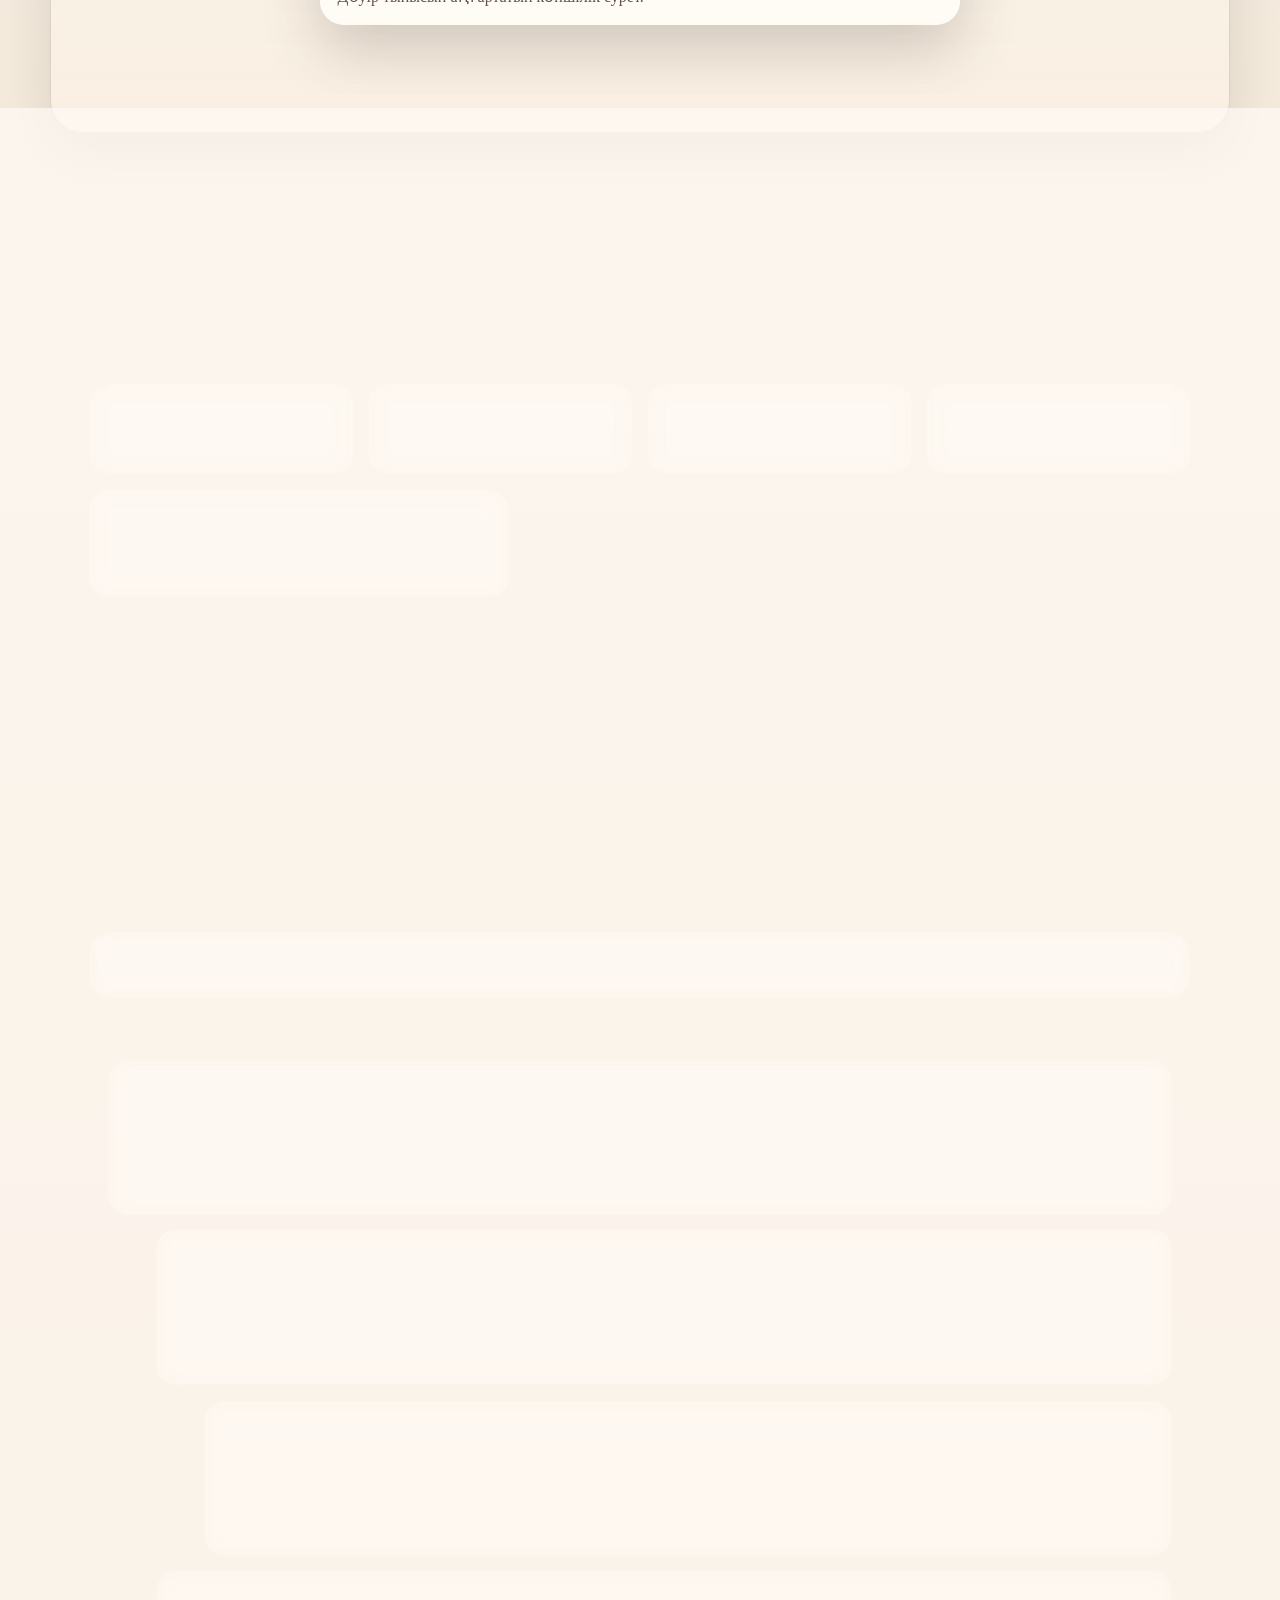
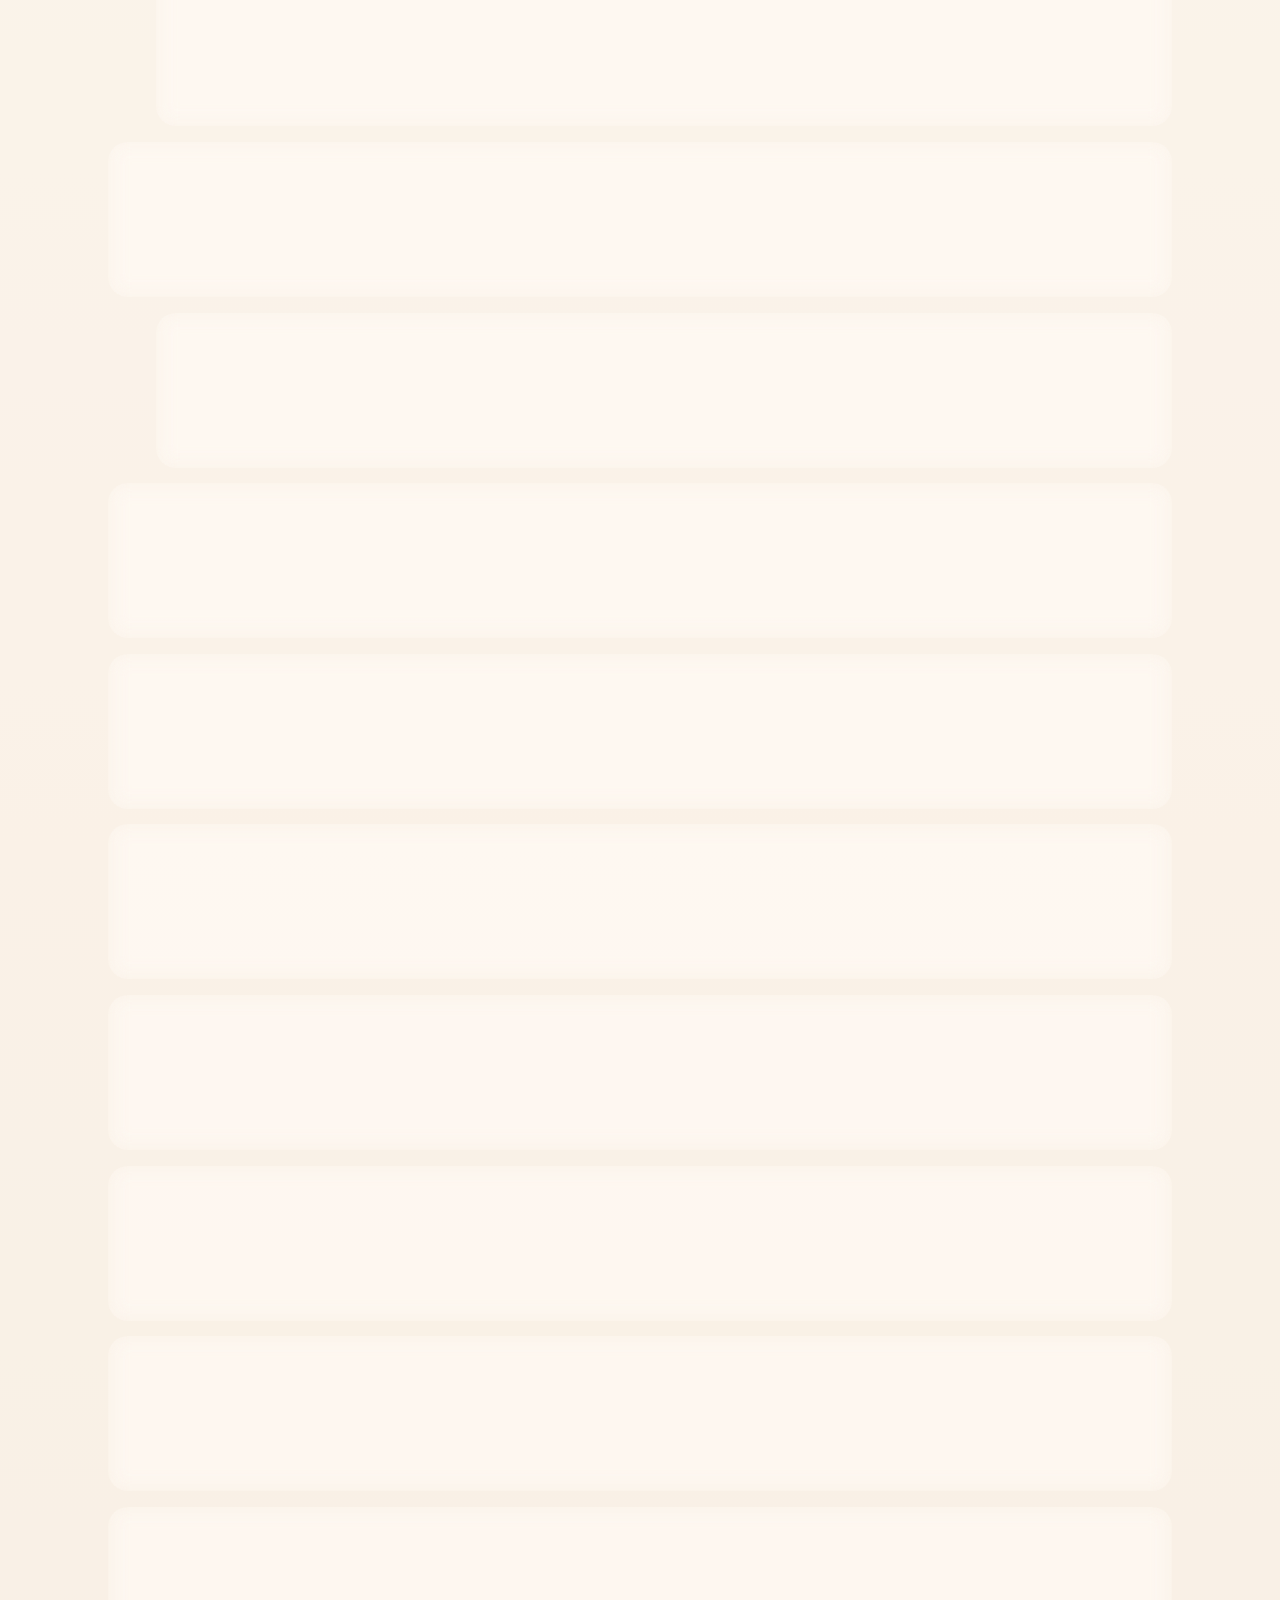
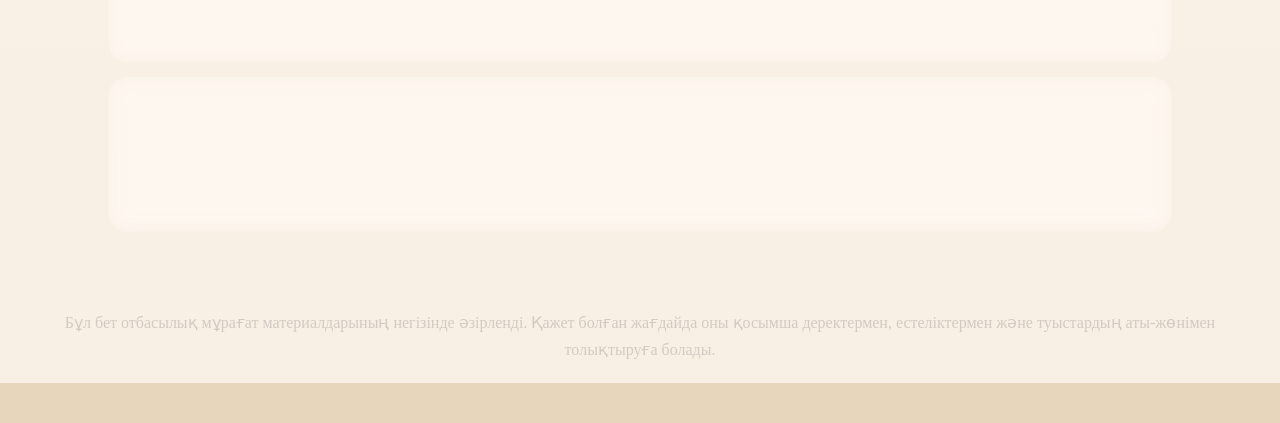
==== commit a4048cc5: "Turn awards section into separate carousel" ====
--- a/index.html
+++ b/index.html
@@ -281,58 +281,37 @@
           <h2 data-i18n="awardsTitle">Документы, подтверждающие служение и признание</h2>
         </div>
 
-        <div class="awards-grid">
-          <article class="award-card">
-            <img
-              src="assets/award-ussr-70.jpeg"
-              alt="Удостоверение к юбилейной медали 70 лет Вооруженных Сил СССР"
-              loading="lazy"
-              data-i18n-attrs="alt:award70Alt"
-            >
-            <div>
-              <h3 data-i18n="award70Title">70 лет Вооруженных Сил СССР</h3>
-              <p data-i18n="award70Text">Наградной документ датирован 1988 годом.</p>
-            </div>
-          </article>
-
-          <article class="award-card">
-            <img
-              src="assets/award-victory-50.jpeg"
-              alt="Удостоверение к медали 50 лет Победы в Великой Отечественной войне"
-              loading="lazy"
-              data-i18n-attrs="alt:award50Alt"
-            >
-            <div>
-              <h3 data-i18n="award50Title">50 лет Победы</h3>
-              <p data-i18n="award50Text">Удостоверение к юбилейной медали Республики Казахстан, вручение в 1995 году.</p>
-            </div>
-          </article>
-
-          <article class="award-card">
-            <img
-              src="assets/award-zhukov.jpeg"
-              alt="Удостоверение к медали Маршала Советского Союза Жукова"
-              loading="lazy"
-              data-i18n-attrs="alt:awardZhukovAlt"
-            >
-            <div>
-              <h3 data-i18n="awardZhukovTitle">Медаль Маршала Жукова</h3>
-              <p data-i18n="awardZhukovText">Семейный архив хранит документ о награждении медалью Жукова в 1997 году.</p>
-            </div>
-          </article>
-
-          <article class="award-card">
-            <img
-              src="assets/award-victory-60.jpeg"
-              alt="Удостоверение к награде 60 лет Победы"
-              loading="lazy"
-              data-i18n-attrs="alt:award60Alt"
-            >
-            <div>
-              <h3 data-i18n="award60Title">60 лет Победы</h3>
-              <p data-i18n="award60Text">Наградной документ Республики Казахстан, оформленный в 2004 году.</p>
-            </div>
-          </article>
+        <div class="awards-carousel" id="awards-carousel">
+          <button class="archive-nav archive-nav-prev" type="button" id="awards-prev" aria-label="Previous award item">
+            &lsaquo;
+          </button>
+          <div class="archive-stage awards-stage">
+            <figure class="archive-slide awards-slide" data-awards-slide><img src="assets/marapattar/marapattar-01.jpg" alt="Марапат 1" loading="lazy"></figure>
+            <figure class="archive-slide awards-slide" data-awards-slide><img src="assets/marapattar/marapattar-02.jpg" alt="Марапат 2" loading="lazy"></figure>
+            <figure class="archive-slide awards-slide" data-awards-slide><img src="assets/marapattar/marapattar-03.jpg" alt="Марапат 3" loading="lazy"></figure>
+            <figure class="archive-slide awards-slide" data-awards-slide><img src="assets/marapattar/marapattar-04.jpg" alt="Марапат 4" loading="lazy"></figure>
+            <figure class="archive-slide awards-slide" data-awards-slide><img src="assets/marapattar/marapattar-05.jpg" alt="Марапат 5" loading="lazy"></figure>
+            <figure class="archive-slide awards-slide" data-awards-slide><img src="assets/marapattar/marapattar-06.jpg" alt="Марапат 6" loading="lazy"></figure>
+            <figure class="archive-slide awards-slide" data-awards-slide><img src="assets/marapattar/marapattar-07.jpg" alt="Марапат 7" loading="lazy"></figure>
+            <figure class="archive-slide awards-slide" data-awards-slide><img src="assets/marapattar/marapattar-08.jpg" alt="Марапат 8" loading="lazy"></figure>
+            <figure class="archive-slide awards-slide" data-awards-slide><img src="assets/marapattar/marapattar-09.jpg" alt="Марапат 9" loading="lazy"></figure>
+            <figure class="archive-slide awards-slide" data-awards-slide><img src="assets/marapattar/marapattar-10.jpg" alt="Марапат 10" loading="lazy"></figure>
+            <figure class="archive-slide awards-slide" data-awards-slide><img src="assets/marapattar/marapattar-11.jpg" alt="Марапат 11" loading="lazy"></figure>
+            <figure class="archive-slide awards-slide" data-awards-slide><img src="assets/marapattar/marapattar-12.jpg" alt="Марапат 12" loading="lazy"></figure>
+            <figure class="archive-slide awards-slide" data-awards-slide><img src="assets/marapattar/marapattar-13.jpg" alt="Марапат 13" loading="lazy"></figure>
+            <figure class="archive-slide awards-slide" data-awards-slide><img src="assets/marapattar/marapattar-14.jpg" alt="Марапат 14" loading="lazy"></figure>
+            <figure class="archive-slide awards-slide" data-awards-slide><img src="assets/marapattar/marapattar-15.jpg" alt="Марапат 15" loading="lazy"></figure>
+            <figure class="archive-slide awards-slide" data-awards-slide><img src="assets/marapattar/marapattar-16.jpg" alt="Марапат 16" loading="lazy"></figure>
+            <figure class="archive-slide awards-slide" data-awards-slide><img src="assets/marapattar/marapattar-17.jpg" alt="Марапат 17" loading="lazy"></figure>
+            <figure class="archive-slide awards-slide" data-awards-slide><img src="assets/marapattar/marapattar-18.jpg" alt="Марапат 18" loading="lazy"></figure>
+            <figure class="archive-slide awards-slide" data-awards-slide><img src="assets/marapattar/marapattar-19.jpg" alt="Марапат 19" loading="lazy"></figure>
+            <figure class="archive-slide awards-slide" data-awards-slide><img src="assets/marapattar/marapattar-20.jpg" alt="Марапат 20" loading="lazy"></figure>
+            <figure class="archive-slide awards-slide" data-awards-slide><img src="assets/marapattar/marapattar-21.jpg" alt="Марапат 21" loading="lazy"></figure>
+            <figure class="archive-slide awards-slide" data-awards-slide><img src="assets/marapattar/marapattar-22.jpg" alt="Марапат 22" loading="lazy"></figure>
+          </div>
+          <button class="archive-nav archive-nav-next" type="button" id="awards-next" aria-label="Next award item">
+            &rsaquo;
+          </button>
         </div>
       </section>
 
--- a/styles.css
+++ b/styles.css
@@ -567,16 +567,33 @@
   object-fit: cover;
 }
 
-.archive-carousel {
+.awards-carousel {
   display: grid;
   grid-template-columns: auto minmax(0, 1fr) auto;
   align-items: center;
   gap: 1rem;
 }
 
+.awards-stage {
+  min-height: 34rem;
+}
+
+.awards-slide img {
+  aspect-ratio: 4 / 3;
+  object-fit: contain;
+  background: rgba(255, 252, 246, 0.96);
+}
+
+.archive-carousel {
+  display: grid;
+  grid-template-columns: auto minmax(0, 1fr) auto;
+  align-items: center;
+  gap: 1rem;
+}
+
 .archive-stage {
   position: relative;
-  min-height: 34rem;
+  min-height: 42rem;
   overflow: hidden;
 }
 
@@ -584,7 +601,7 @@
   position: absolute;
   top: 50%;
   left: 50%;
-  width: min(100%, 30rem);
+  width: min(100%, 40rem);
   margin: 0;
   overflow: hidden;
   border-radius: 1.5rem;
@@ -616,14 +633,14 @@
 .archive-slide.is-prev {
   z-index: 2;
   opacity: 0.75;
-  transform: translate(calc(-50% - min(26vw, 20rem)), -50%) scale(0.72);
+  transform: translate(calc(-50% - min(29vw, 24rem)), -50%) scale(0.82);
   filter: saturate(0.9);
 }
 
 .archive-slide.is-next {
   z-index: 2;
   opacity: 0.75;
-  transform: translate(calc(-50% + min(26vw, 20rem)), -50%) scale(0.72);
+  transform: translate(calc(-50% + min(29vw, 24rem)), -50%) scale(0.82);
   filter: saturate(0.9);
 }
 
@@ -725,12 +742,16 @@
     grid-template-columns: 1fr;
   }
 
+  .awards-carousel {
+    grid-template-columns: 1fr;
+  }
+
   .archive-carousel {
     grid-template-columns: 1fr;
   }
 
   .archive-stage {
-    min-height: 28rem;
+    min-height: 34rem;
   }
 
   .archive-nav {
@@ -819,18 +840,22 @@
   }
 
   .archive-stage {
-    min-height: 24rem;
+    min-height: 29rem;
   }
 
   .archive-slide {
-    width: min(100%, 16rem);
+    width: min(100%, 22rem);
+  }
+
+  .awards-stage {
+    min-height: 26rem;
   }
 
   .archive-slide.is-prev {
-    transform: translate(calc(-50% - 5.7rem), -50%) scale(0.68);
+    transform: translate(calc(-50% - 7.2rem), -50%) scale(0.76);
   }
 
   .archive-slide.is-next {
-    transform: translate(calc(-50% + 5.7rem), -50%) scale(0.68);
-  }
-}
+    transform: translate(calc(-50% + 7.2rem), -50%) scale(0.76);
+  }
+}
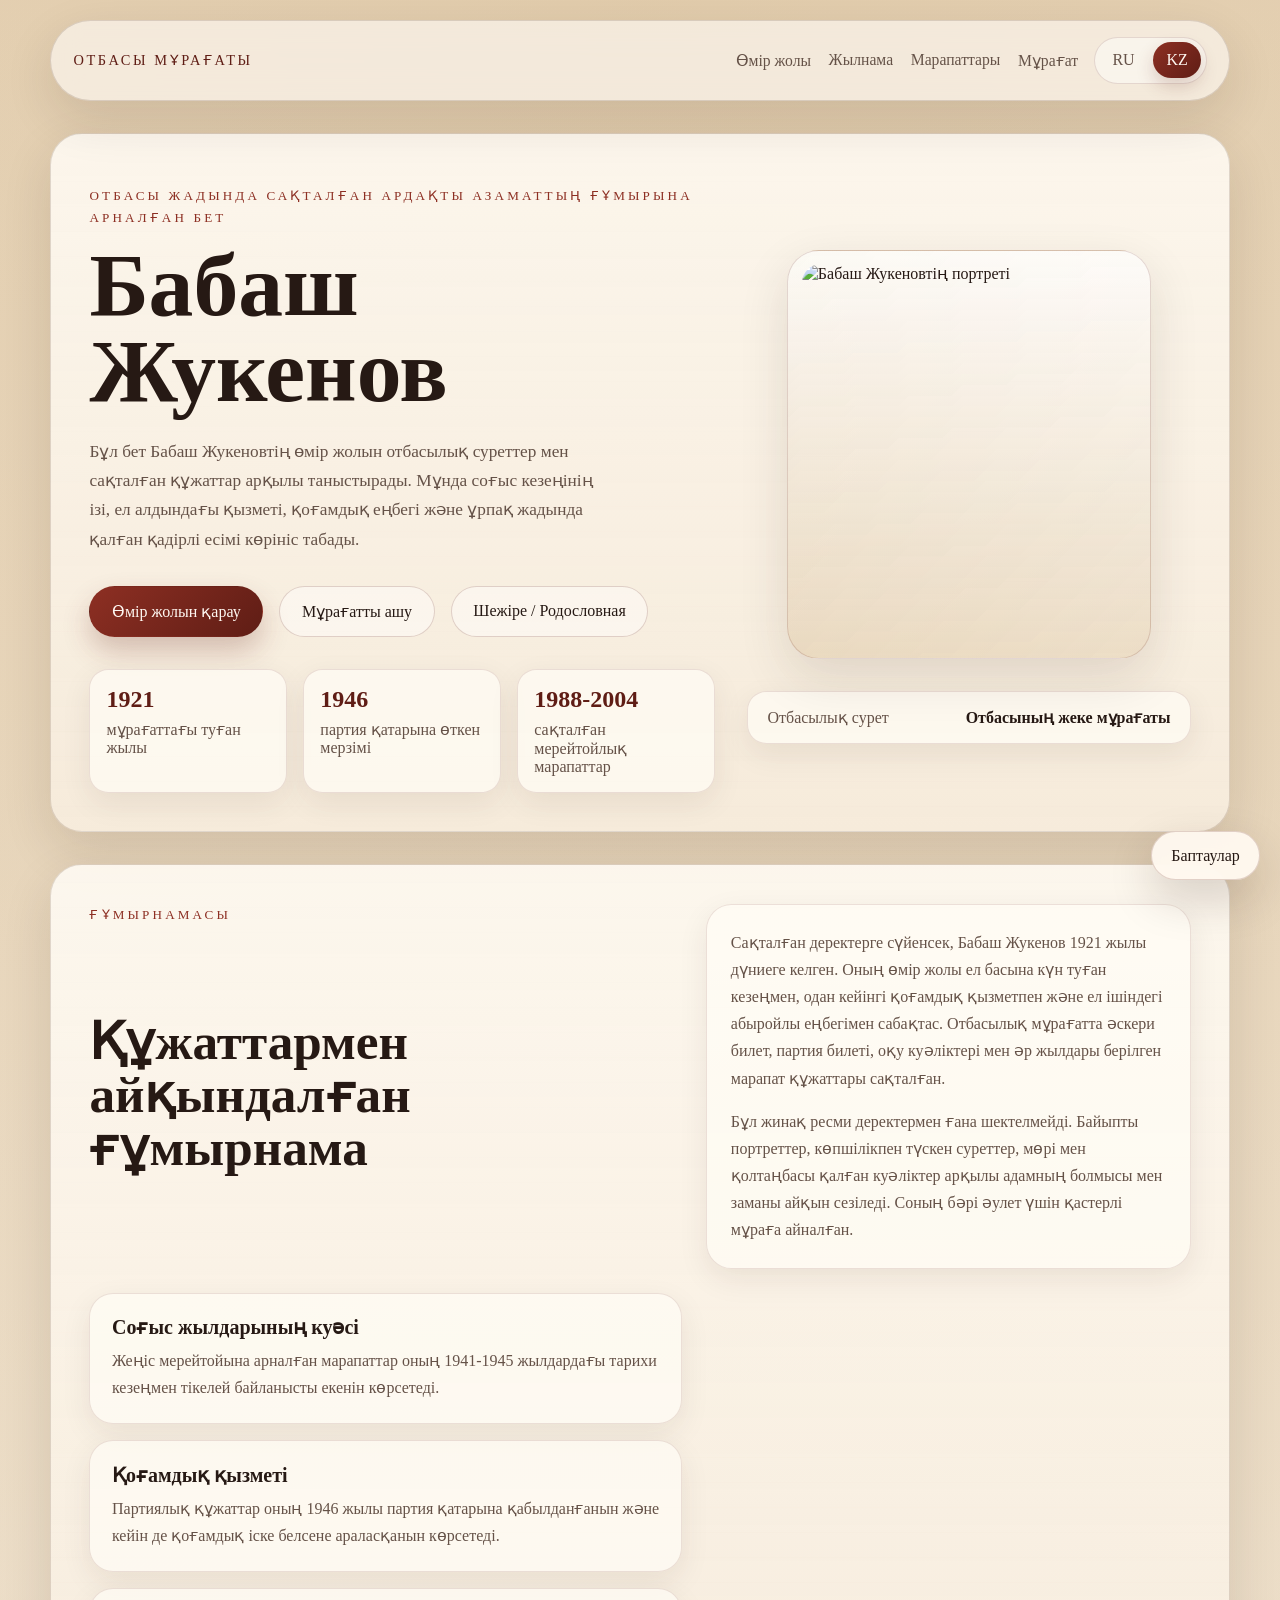
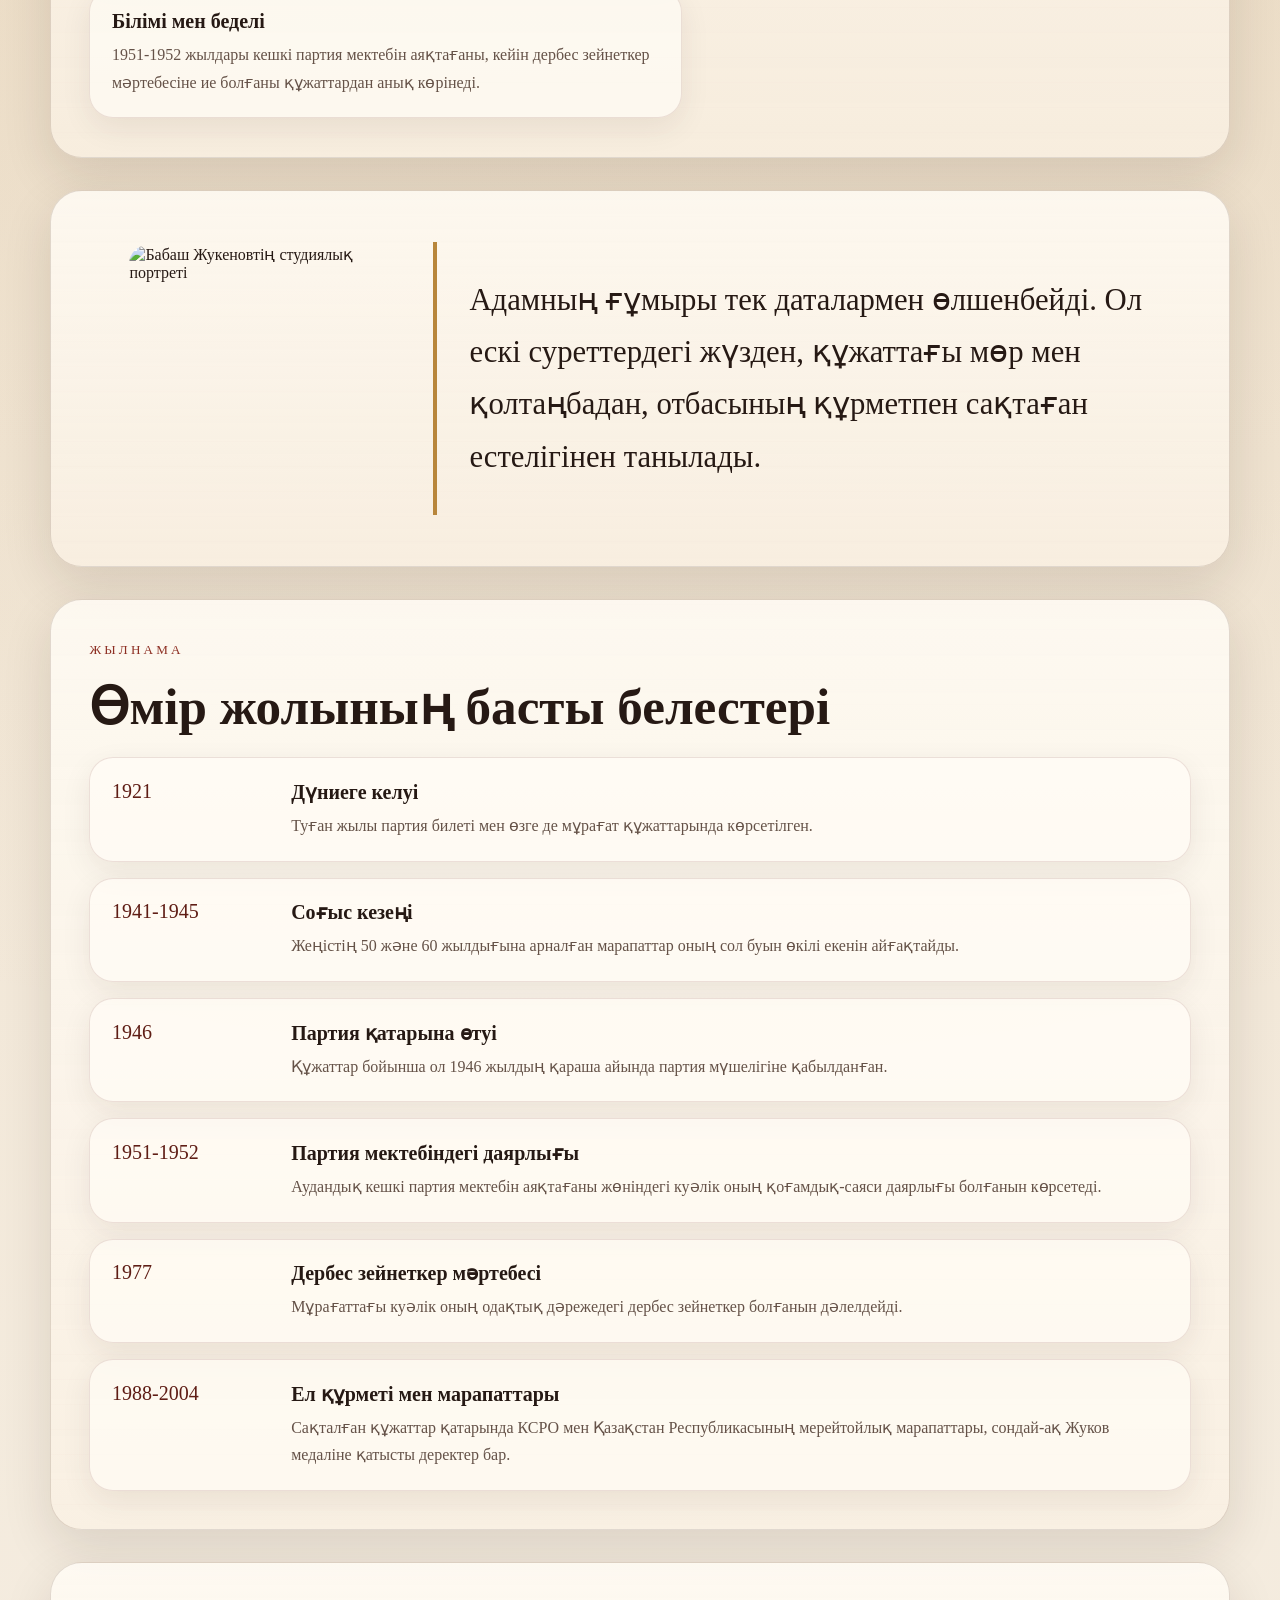
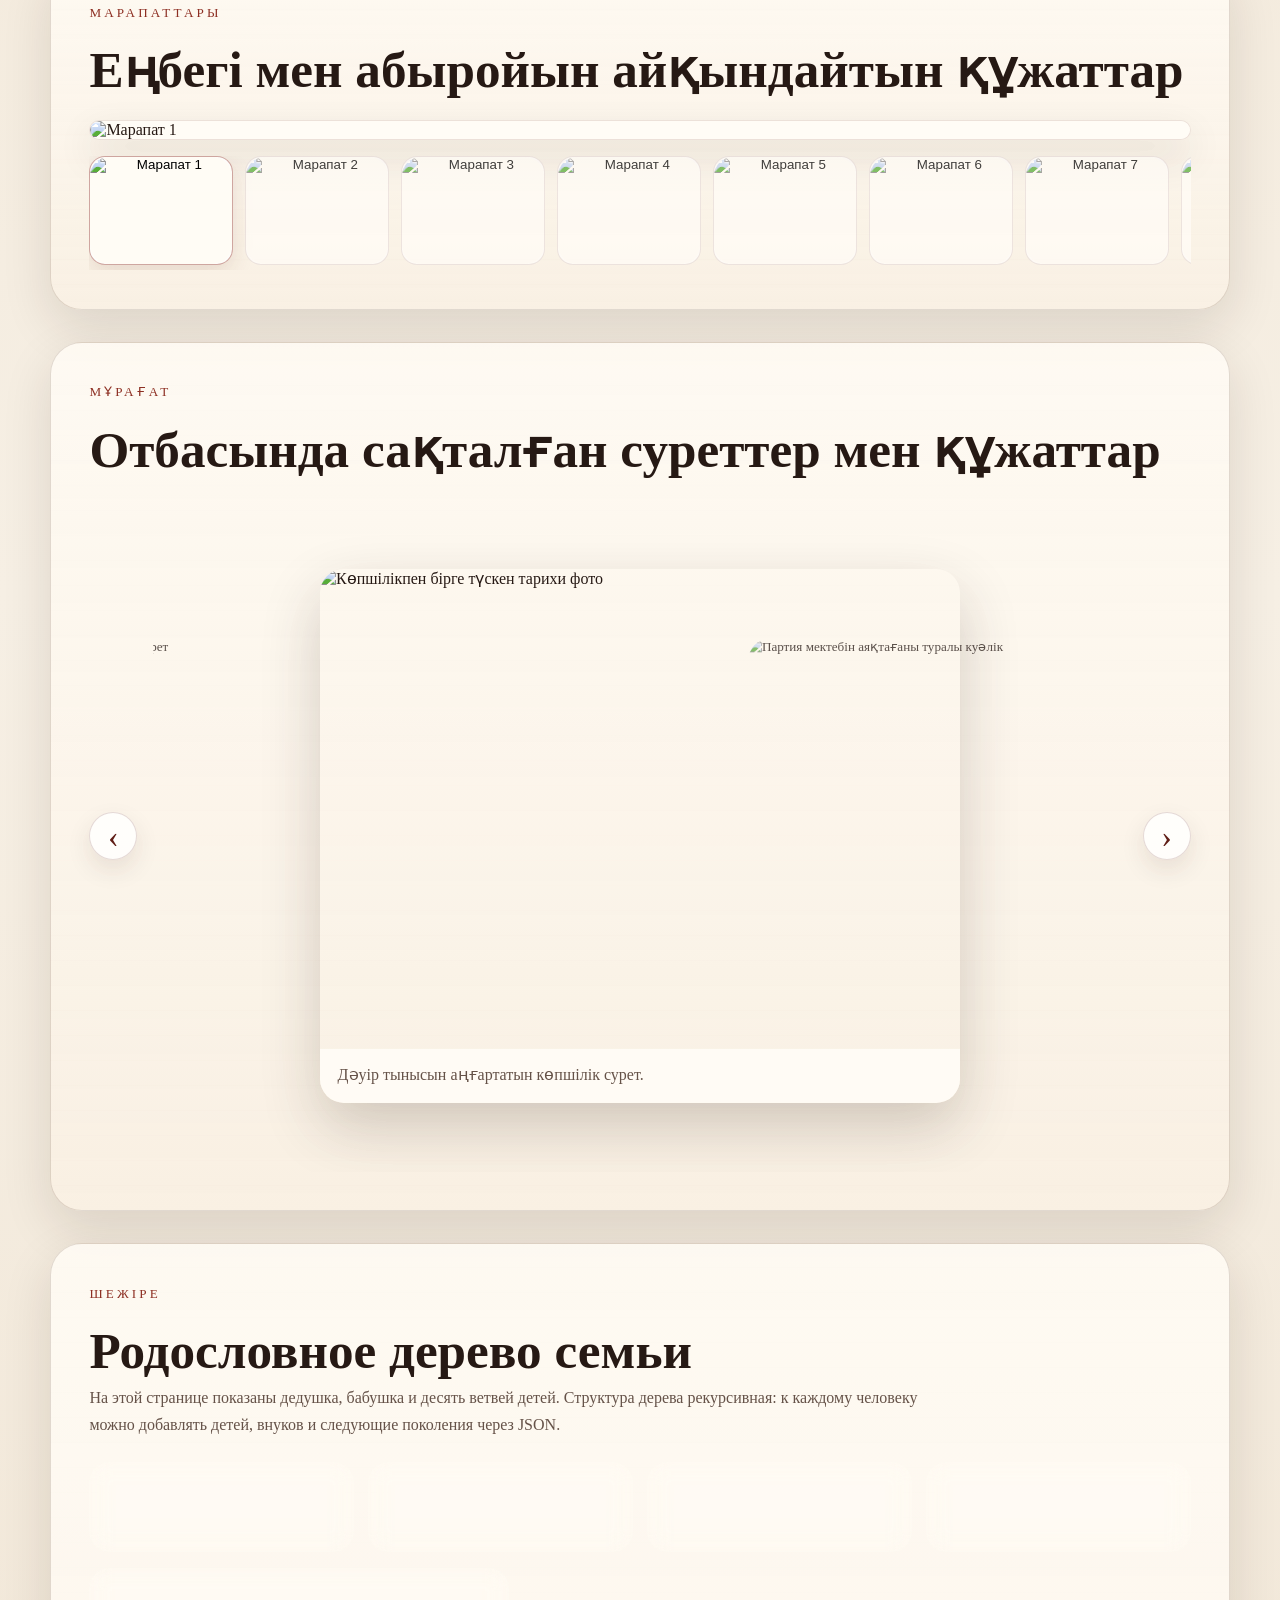
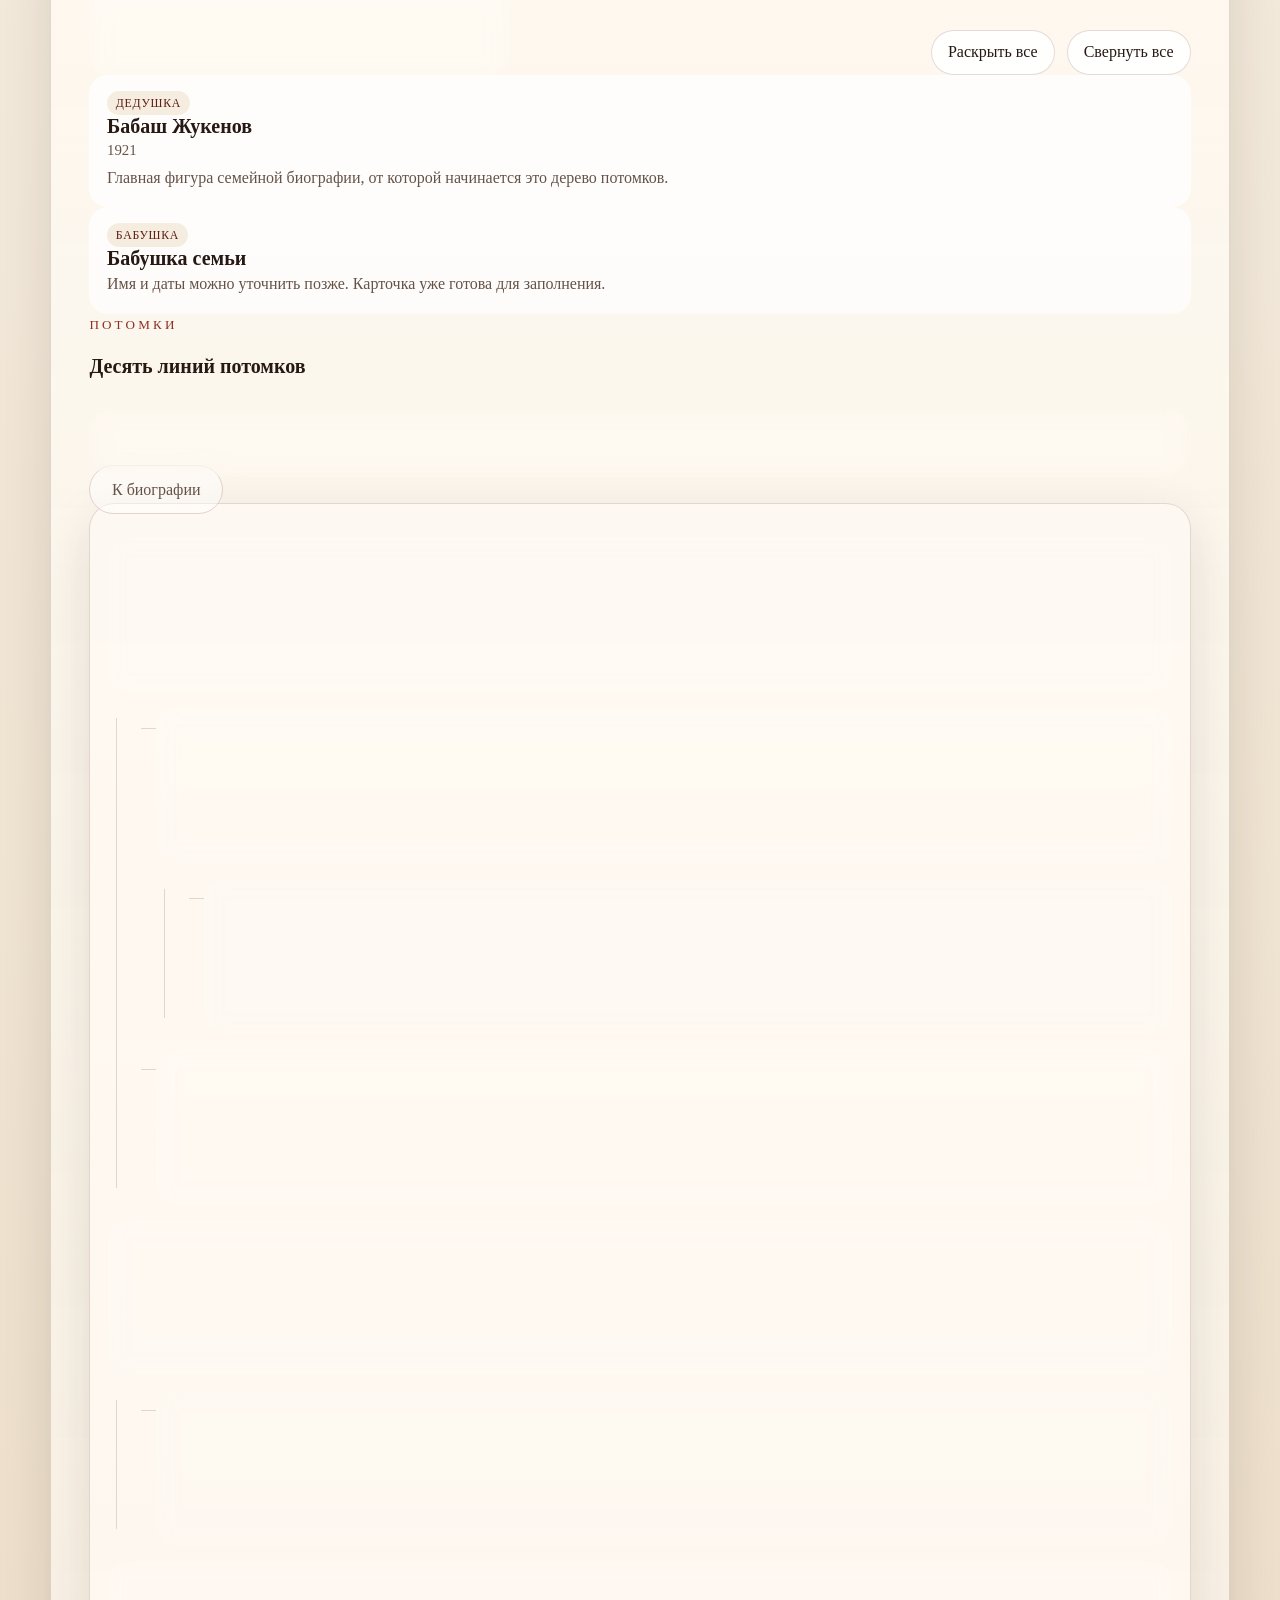
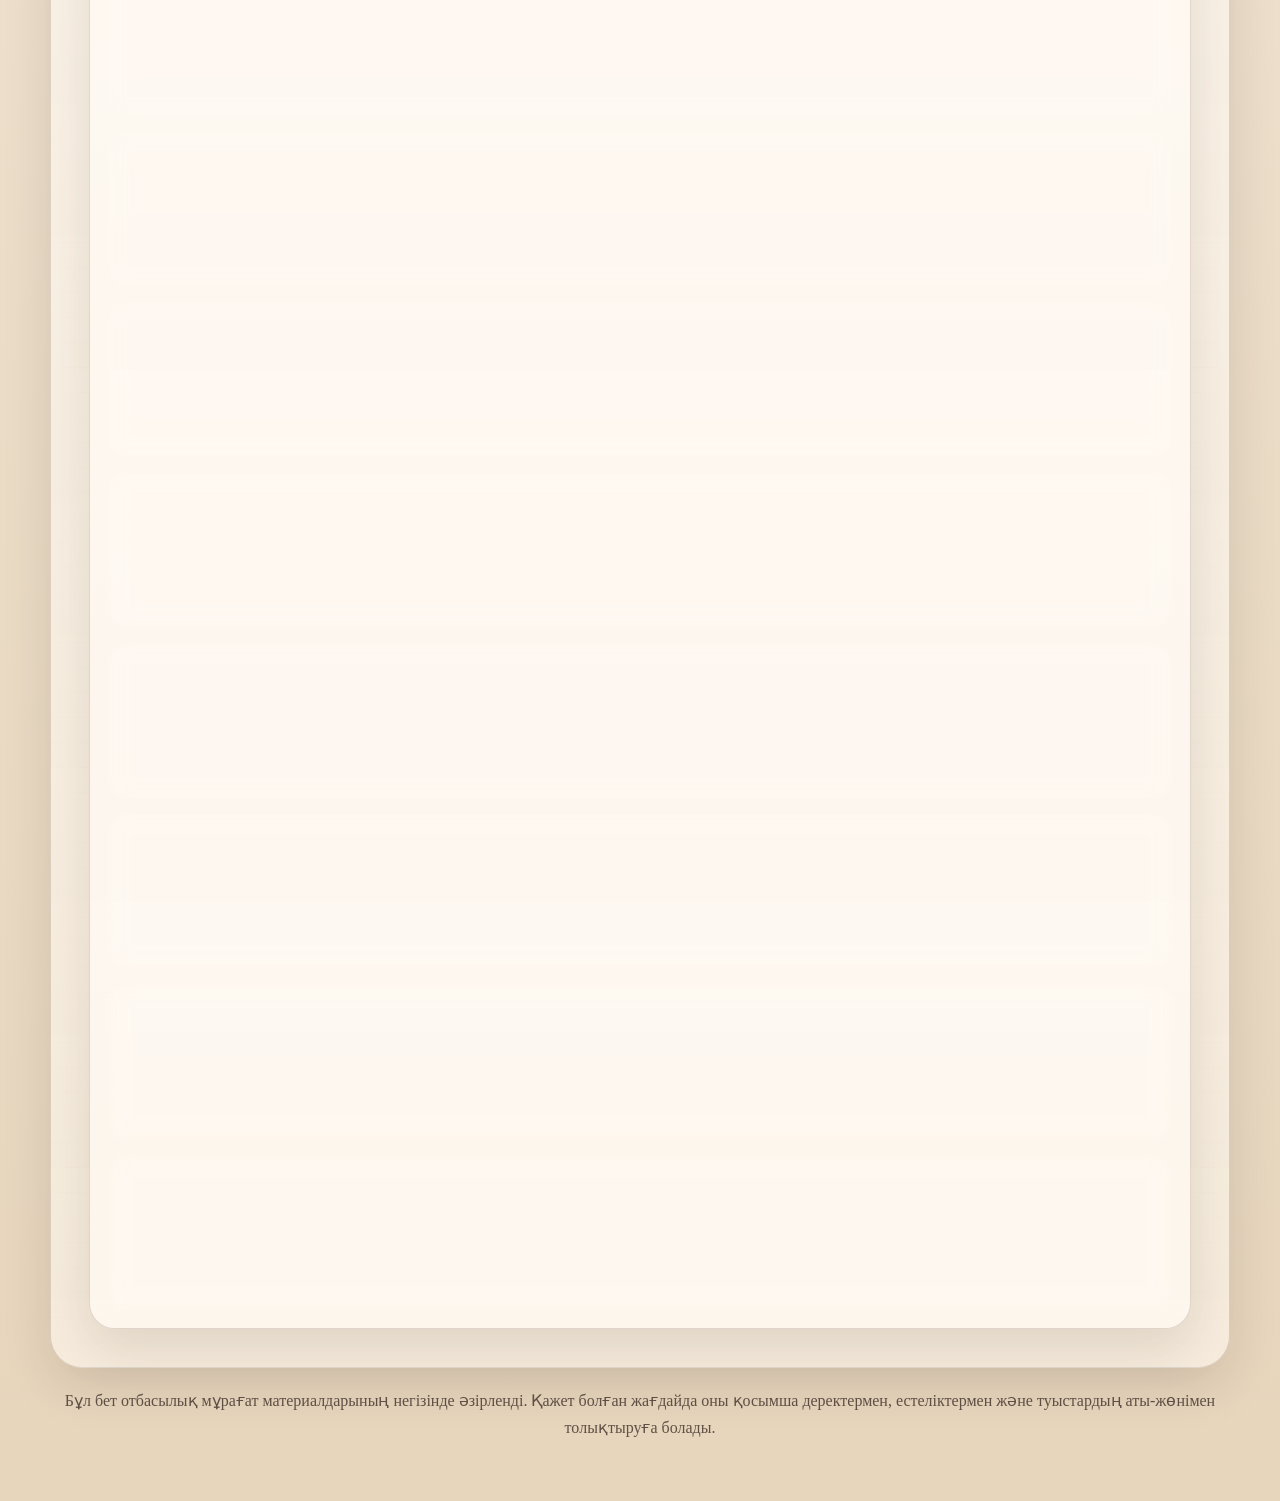
==== commit 24b6bdde: "Replace awards carousel with viewer and thumbnails" ====
--- a/index.html
+++ b/index.html
@@ -281,37 +281,39 @@
           <h2 data-i18n="awardsTitle">Документы, подтверждающие служение и признание</h2>
         </div>
 
-        <div class="awards-carousel" id="awards-carousel">
-          <button class="archive-nav archive-nav-prev" type="button" id="awards-prev" aria-label="Previous award item">
-            &lsaquo;
-          </button>
-          <div class="archive-stage awards-stage">
-            <figure class="archive-slide awards-slide" data-awards-slide><img src="assets/marapattar/marapattar-01.jpg" alt="Марапат 1" loading="lazy"></figure>
-            <figure class="archive-slide awards-slide" data-awards-slide><img src="assets/marapattar/marapattar-02.jpg" alt="Марапат 2" loading="lazy"></figure>
-            <figure class="archive-slide awards-slide" data-awards-slide><img src="assets/marapattar/marapattar-03.jpg" alt="Марапат 3" loading="lazy"></figure>
-            <figure class="archive-slide awards-slide" data-awards-slide><img src="assets/marapattar/marapattar-04.jpg" alt="Марапат 4" loading="lazy"></figure>
-            <figure class="archive-slide awards-slide" data-awards-slide><img src="assets/marapattar/marapattar-05.jpg" alt="Марапат 5" loading="lazy"></figure>
-            <figure class="archive-slide awards-slide" data-awards-slide><img src="assets/marapattar/marapattar-06.jpg" alt="Марапат 6" loading="lazy"></figure>
-            <figure class="archive-slide awards-slide" data-awards-slide><img src="assets/marapattar/marapattar-07.jpg" alt="Марапат 7" loading="lazy"></figure>
-            <figure class="archive-slide awards-slide" data-awards-slide><img src="assets/marapattar/marapattar-08.jpg" alt="Марапат 8" loading="lazy"></figure>
-            <figure class="archive-slide awards-slide" data-awards-slide><img src="assets/marapattar/marapattar-09.jpg" alt="Марапат 9" loading="lazy"></figure>
-            <figure class="archive-slide awards-slide" data-awards-slide><img src="assets/marapattar/marapattar-10.jpg" alt="Марапат 10" loading="lazy"></figure>
-            <figure class="archive-slide awards-slide" data-awards-slide><img src="assets/marapattar/marapattar-11.jpg" alt="Марапат 11" loading="lazy"></figure>
-            <figure class="archive-slide awards-slide" data-awards-slide><img src="assets/marapattar/marapattar-12.jpg" alt="Марапат 12" loading="lazy"></figure>
-            <figure class="archive-slide awards-slide" data-awards-slide><img src="assets/marapattar/marapattar-13.jpg" alt="Марапат 13" loading="lazy"></figure>
-            <figure class="archive-slide awards-slide" data-awards-slide><img src="assets/marapattar/marapattar-14.jpg" alt="Марапат 14" loading="lazy"></figure>
-            <figure class="archive-slide awards-slide" data-awards-slide><img src="assets/marapattar/marapattar-15.jpg" alt="Марапат 15" loading="lazy"></figure>
-            <figure class="archive-slide awards-slide" data-awards-slide><img src="assets/marapattar/marapattar-16.jpg" alt="Марапат 16" loading="lazy"></figure>
-            <figure class="archive-slide awards-slide" data-awards-slide><img src="assets/marapattar/marapattar-17.jpg" alt="Марапат 17" loading="lazy"></figure>
-            <figure class="archive-slide awards-slide" data-awards-slide><img src="assets/marapattar/marapattar-18.jpg" alt="Марапат 18" loading="lazy"></figure>
-            <figure class="archive-slide awards-slide" data-awards-slide><img src="assets/marapattar/marapattar-19.jpg" alt="Марапат 19" loading="lazy"></figure>
-            <figure class="archive-slide awards-slide" data-awards-slide><img src="assets/marapattar/marapattar-20.jpg" alt="Марапат 20" loading="lazy"></figure>
-            <figure class="archive-slide awards-slide" data-awards-slide><img src="assets/marapattar/marapattar-21.jpg" alt="Марапат 21" loading="lazy"></figure>
-            <figure class="archive-slide awards-slide" data-awards-slide><img src="assets/marapattar/marapattar-22.jpg" alt="Марапат 22" loading="lazy"></figure>
+        <div class="awards-viewer" id="awards-viewer">
+          <figure class="awards-feature">
+            <img
+              id="awards-feature-image"
+              src="assets/marapattar/marapattar-01.jpg"
+              alt="Марапат 1"
+              loading="lazy"
+            >
+          </figure>
+          <div class="awards-thumbs" id="awards-thumbs">
+            <button class="awards-thumb is-active" type="button" data-awards-thumb="assets/marapattar/marapattar-01.jpg" aria-label="Марапат 1"><img src="assets/marapattar/marapattar-01.jpg" alt="Марапат 1" loading="lazy"></button>
+            <button class="awards-thumb" type="button" data-awards-thumb="assets/marapattar/marapattar-02.jpg" aria-label="Марапат 2"><img src="assets/marapattar/marapattar-02.jpg" alt="Марапат 2" loading="lazy"></button>
+            <button class="awards-thumb" type="button" data-awards-thumb="assets/marapattar/marapattar-03.jpg" aria-label="Марапат 3"><img src="assets/marapattar/marapattar-03.jpg" alt="Марапат 3" loading="lazy"></button>
+            <button class="awards-thumb" type="button" data-awards-thumb="assets/marapattar/marapattar-04.jpg" aria-label="Марапат 4"><img src="assets/marapattar/marapattar-04.jpg" alt="Марапат 4" loading="lazy"></button>
+            <button class="awards-thumb" type="button" data-awards-thumb="assets/marapattar/marapattar-05.jpg" aria-label="Марапат 5"><img src="assets/marapattar/marapattar-05.jpg" alt="Марапат 5" loading="lazy"></button>
+            <button class="awards-thumb" type="button" data-awards-thumb="assets/marapattar/marapattar-06.jpg" aria-label="Марапат 6"><img src="assets/marapattar/marapattar-06.jpg" alt="Марапат 6" loading="lazy"></button>
+            <button class="awards-thumb" type="button" data-awards-thumb="assets/marapattar/marapattar-07.jpg" aria-label="Марапат 7"><img src="assets/marapattar/marapattar-07.jpg" alt="Марапат 7" loading="lazy"></button>
+            <button class="awards-thumb" type="button" data-awards-thumb="assets/marapattar/marapattar-08.jpg" aria-label="Марапат 8"><img src="assets/marapattar/marapattar-08.jpg" alt="Марапат 8" loading="lazy"></button>
+            <button class="awards-thumb" type="button" data-awards-thumb="assets/marapattar/marapattar-09.jpg" aria-label="Марапат 9"><img src="assets/marapattar/marapattar-09.jpg" alt="Марапат 9" loading="lazy"></button>
+            <button class="awards-thumb" type="button" data-awards-thumb="assets/marapattar/marapattar-10.jpg" aria-label="Марапат 10"><img src="assets/marapattar/marapattar-10.jpg" alt="Марапат 10" loading="lazy"></button>
+            <button class="awards-thumb" type="button" data-awards-thumb="assets/marapattar/marapattar-11.jpg" aria-label="Марапат 11"><img src="assets/marapattar/marapattar-11.jpg" alt="Марапат 11" loading="lazy"></button>
+            <button class="awards-thumb" type="button" data-awards-thumb="assets/marapattar/marapattar-12.jpg" aria-label="Марапат 12"><img src="assets/marapattar/marapattar-12.jpg" alt="Марапат 12" loading="lazy"></button>
+            <button class="awards-thumb" type="button" data-awards-thumb="assets/marapattar/marapattar-13.jpg" aria-label="Марапат 13"><img src="assets/marapattar/marapattar-13.jpg" alt="Марапат 13" loading="lazy"></button>
+            <button class="awards-thumb" type="button" data-awards-thumb="assets/marapattar/marapattar-14.jpg" aria-label="Марапат 14"><img src="assets/marapattar/marapattar-14.jpg" alt="Марапат 14" loading="lazy"></button>
+            <button class="awards-thumb" type="button" data-awards-thumb="assets/marapattar/marapattar-15.jpg" aria-label="Марапат 15"><img src="assets/marapattar/marapattar-15.jpg" alt="Марапат 15" loading="lazy"></button>
+            <button class="awards-thumb" type="button" data-awards-thumb="assets/marapattar/marapattar-16.jpg" aria-label="Марапат 16"><img src="assets/marapattar/marapattar-16.jpg" alt="Марапат 16" loading="lazy"></button>
+            <button class="awards-thumb" type="button" data-awards-thumb="assets/marapattar/marapattar-17.jpg" aria-label="Марапат 17"><img src="assets/marapattar/marapattar-17.jpg" alt="Марапат 17" loading="lazy"></button>
+            <button class="awards-thumb" type="button" data-awards-thumb="assets/marapattar/marapattar-18.jpg" aria-label="Марапат 18"><img src="assets/marapattar/marapattar-18.jpg" alt="Марапат 18" loading="lazy"></button>
+            <button class="awards-thumb" type="button" data-awards-thumb="assets/marapattar/marapattar-19.jpg" aria-label="Марапат 19"><img src="assets/marapattar/marapattar-19.jpg" alt="Марапат 19" loading="lazy"></button>
+            <button class="awards-thumb" type="button" data-awards-thumb="assets/marapattar/marapattar-20.jpg" aria-label="Марапат 20"><img src="assets/marapattar/marapattar-20.jpg" alt="Марапат 20" loading="lazy"></button>
+            <button class="awards-thumb" type="button" data-awards-thumb="assets/marapattar/marapattar-21.jpg" aria-label="Марапат 21"><img src="assets/marapattar/marapattar-21.jpg" alt="Марапат 21" loading="lazy"></button>
+            <button class="awards-thumb" type="button" data-awards-thumb="assets/marapattar/marapattar-22.jpg" aria-label="Марапат 22"><img src="assets/marapattar/marapattar-22.jpg" alt="Марапат 22" loading="lazy"></button>
           </div>
-          <button class="archive-nav archive-nav-next" type="button" id="awards-next" aria-label="Next award item">
-            &rsaquo;
-          </button>
         </div>
       </section>
 
--- a/styles.css
+++ b/styles.css
@@ -567,18 +567,62 @@
   object-fit: cover;
 }
 
-.awards-carousel {
-  display: grid;
-  grid-template-columns: auto minmax(0, 1fr) auto;
-  align-items: center;
-  gap: 1rem;
-}
-
-.awards-stage {
-  min-height: 34rem;
-}
-
-.awards-slide img {
+.awards-viewer {
+  display: grid;
+  gap: 1rem;
+}
+
+.awards-feature {
+  margin: 0;
+  overflow: hidden;
+  border: 1px solid rgba(96, 29, 21, 0.12);
+  border-radius: 1.6rem;
+  background: rgba(255, 252, 246, 0.96);
+  box-shadow: 0 16px 38px rgba(45, 26, 18, 0.12);
+}
+
+.awards-feature img {
+  width: 100%;
+  max-height: 46rem;
+  object-fit: contain;
+  background: rgba(255, 252, 246, 0.96);
+}
+
+.awards-thumbs {
+  display: grid;
+  grid-auto-flow: column;
+  grid-auto-columns: 9rem;
+  gap: 0.75rem;
+  overflow-x: auto;
+  padding-bottom: 0.35rem;
+  scrollbar-width: thin;
+}
+
+.awards-thumb {
+  padding: 0;
+  border: 1px solid rgba(96, 29, 21, 0.14);
+  border-radius: 1rem;
+  background: rgba(255, 255, 255, 0.82);
+  overflow: hidden;
+  cursor: pointer;
+  opacity: 0.74;
+  transition: transform 180ms ease, opacity 180ms ease, border-color 180ms ease;
+}
+
+.awards-thumb:hover,
+.awards-thumb:focus-visible {
+  transform: translateY(-1px);
+  opacity: 0.92;
+}
+
+.awards-thumb.is-active {
+  opacity: 1;
+  border-color: rgba(141, 47, 35, 0.42);
+  box-shadow: 0 8px 22px rgba(96, 29, 21, 0.12);
+}
+
+.awards-thumb img {
+  width: 100%;
   aspect-ratio: 4 / 3;
   object-fit: contain;
   background: rgba(255, 252, 246, 0.96);
@@ -742,10 +786,6 @@
     grid-template-columns: 1fr;
   }
 
-  .awards-carousel {
-    grid-template-columns: 1fr;
-  }
-
   .archive-carousel {
     grid-template-columns: 1fr;
   }
@@ -847,8 +887,8 @@
     width: min(100%, 22rem);
   }
 
-  .awards-stage {
-    min-height: 26rem;
+  .awards-thumbs {
+    grid-auto-columns: 7rem;
   }
 
   .archive-slide.is-prev {
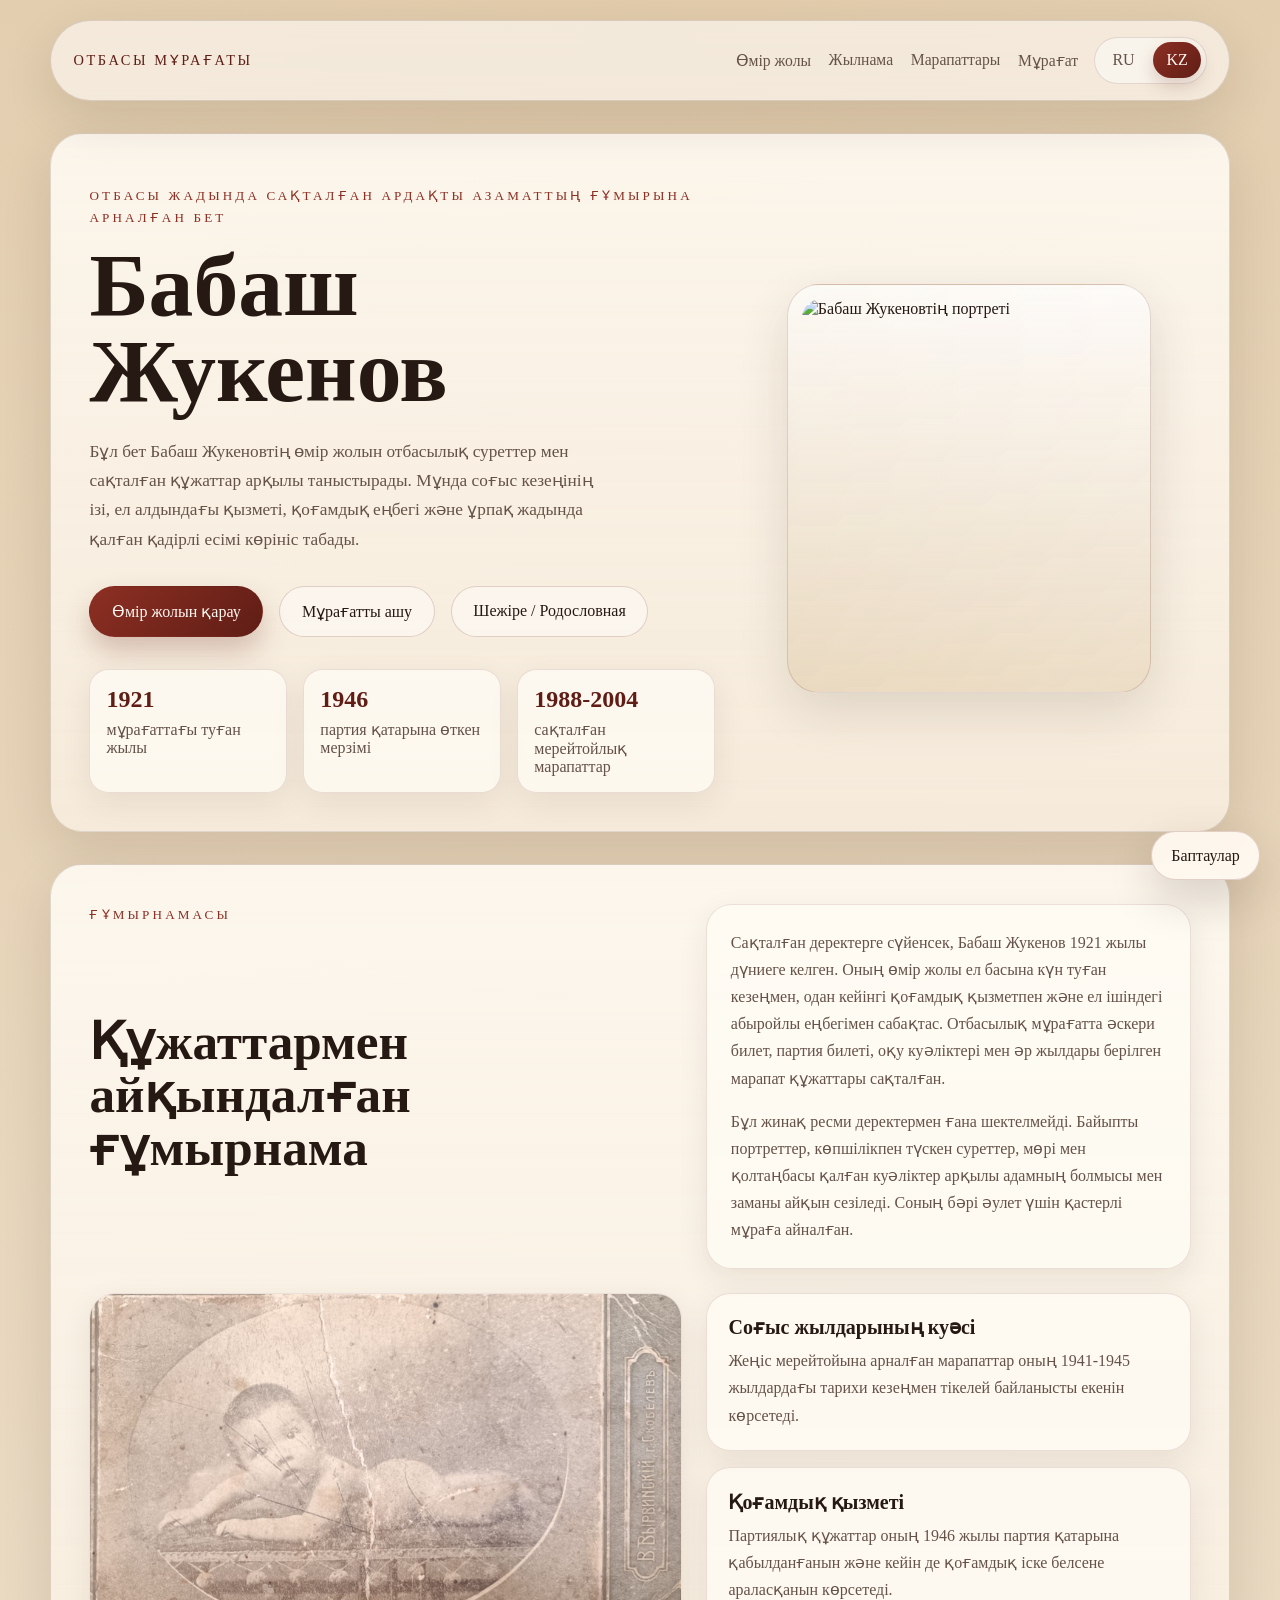
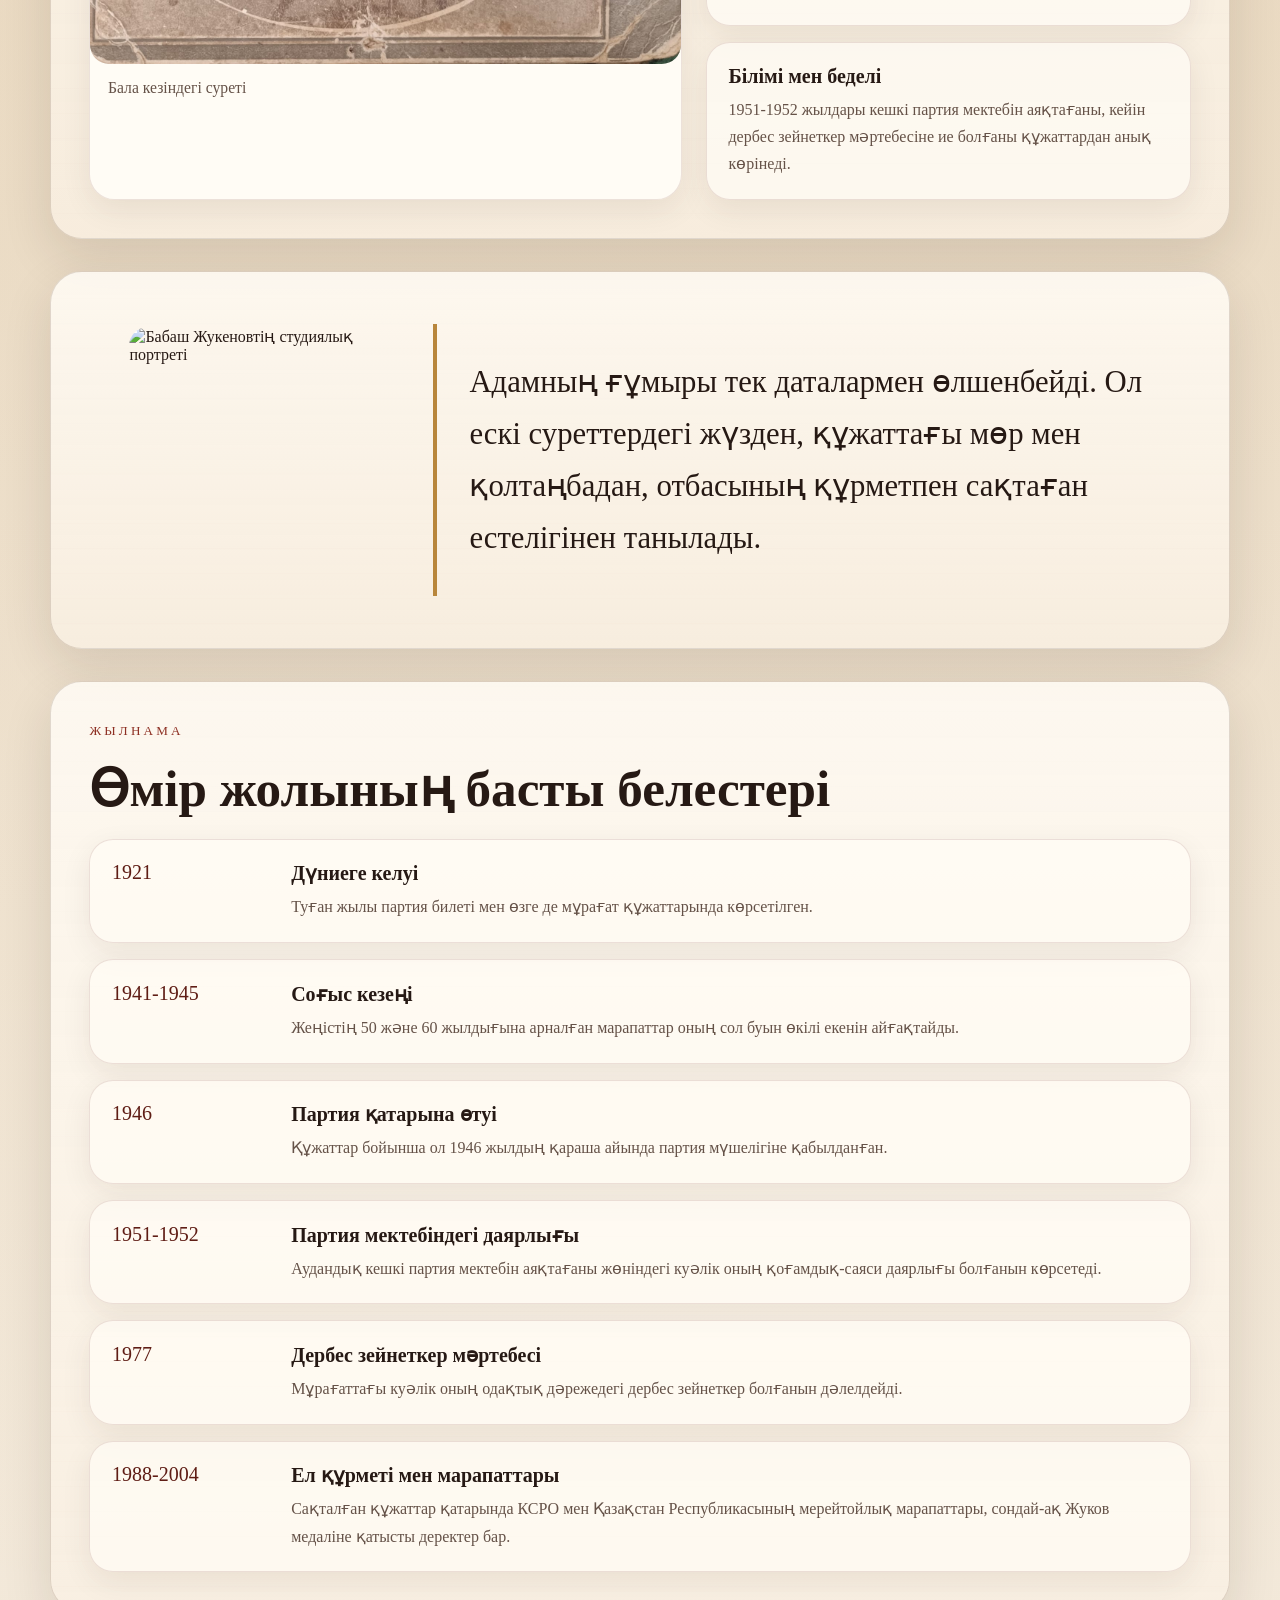
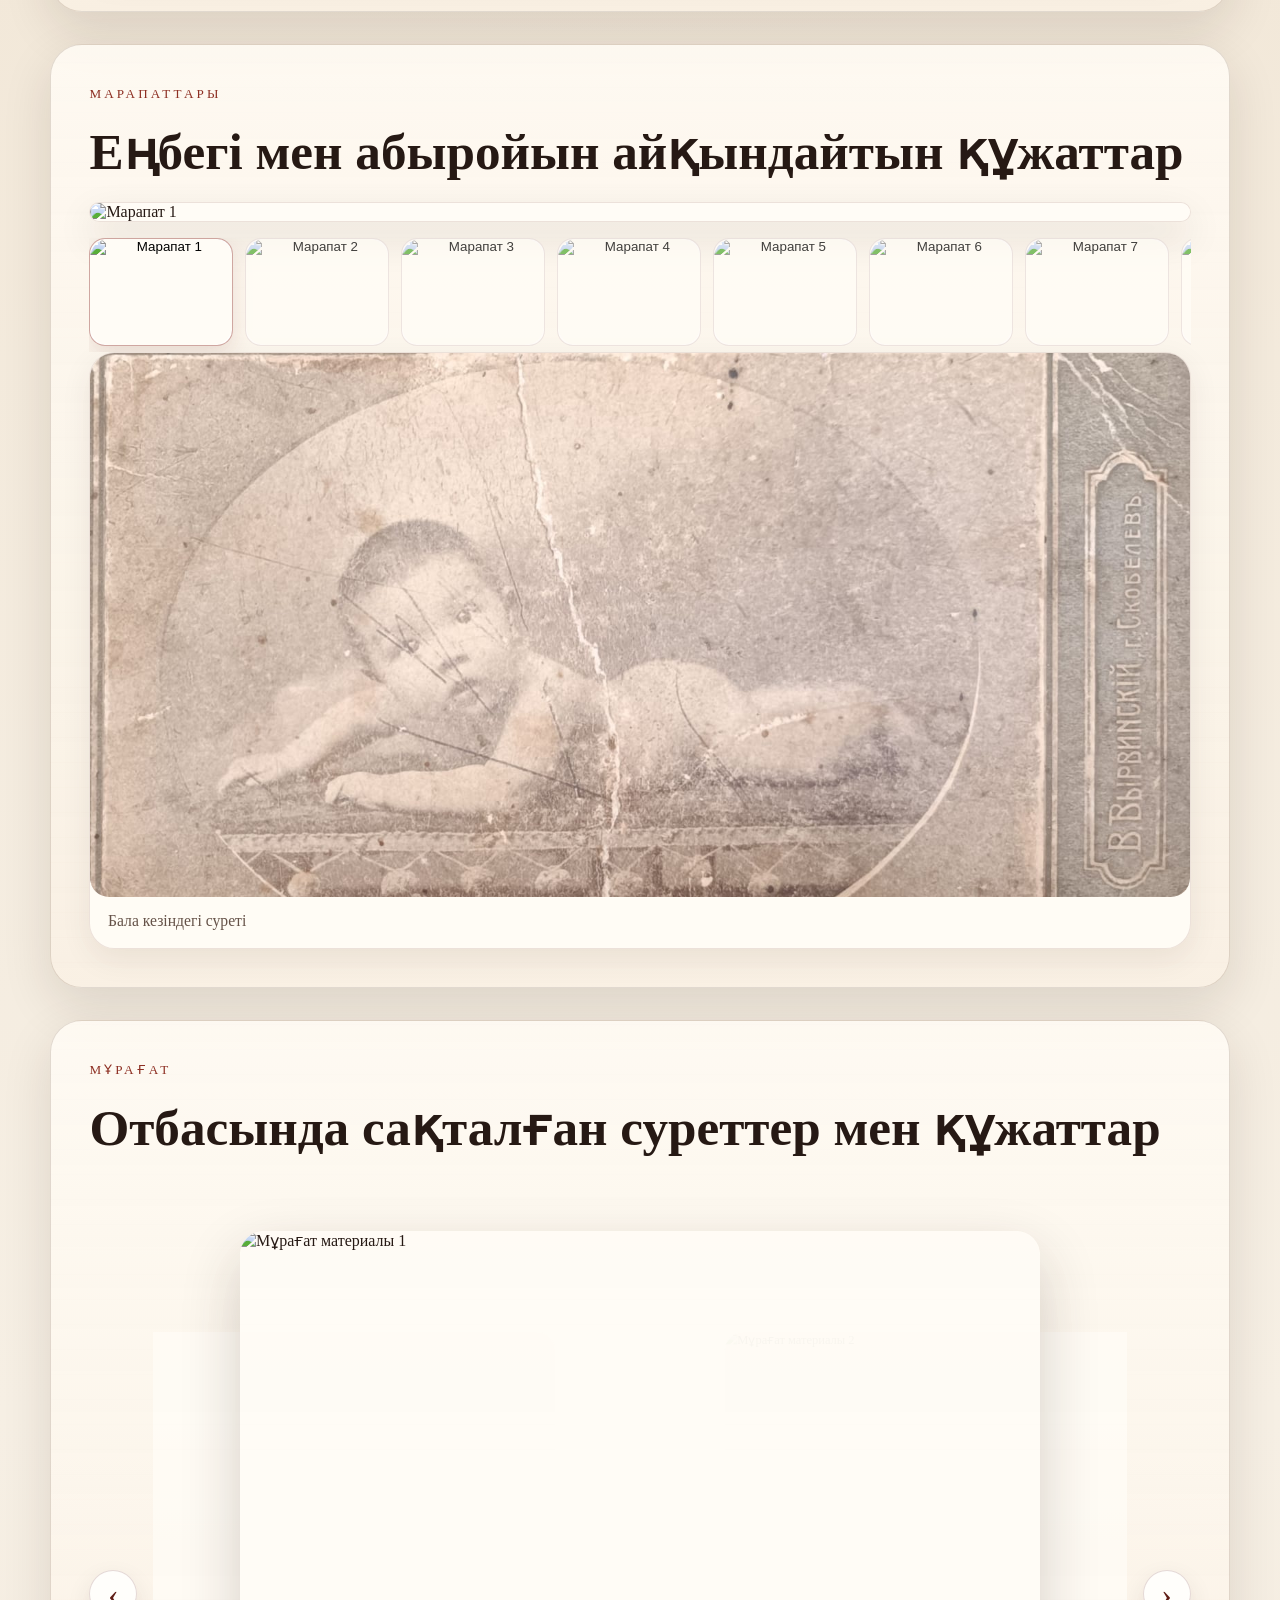
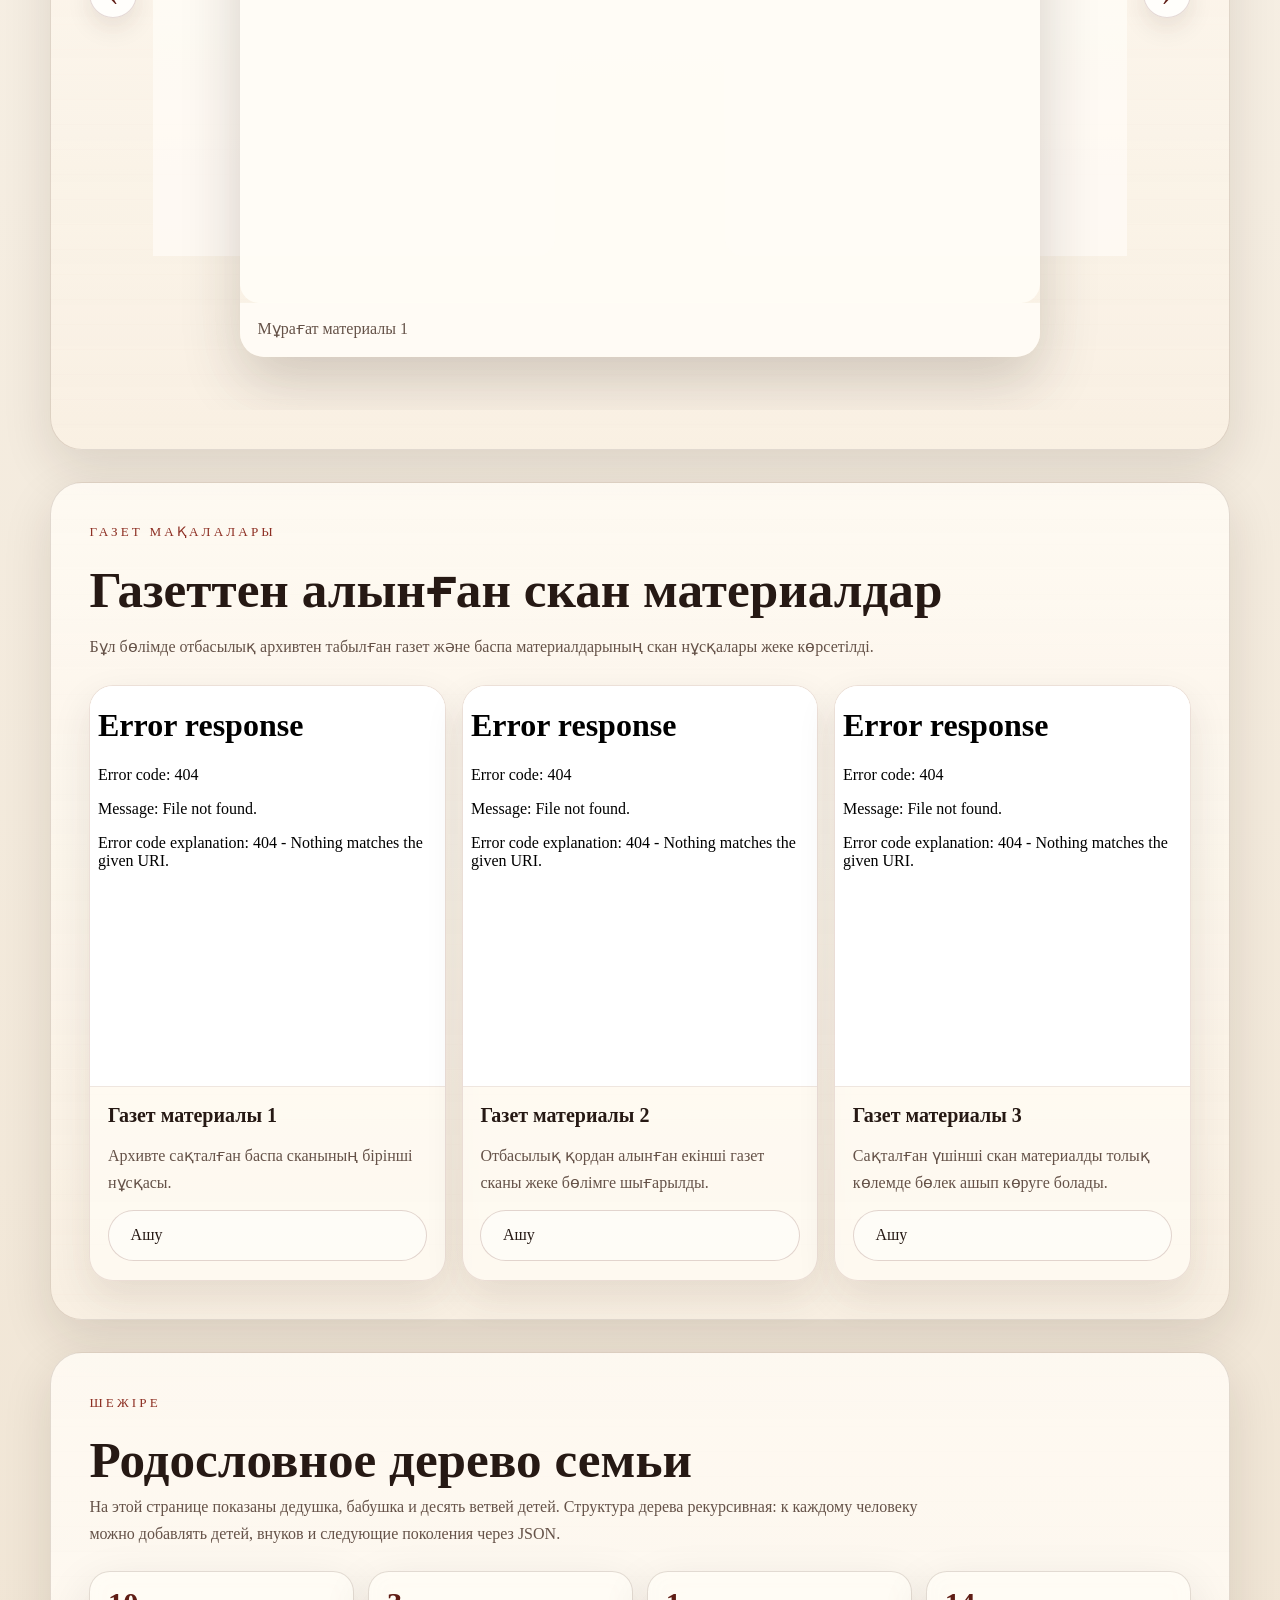
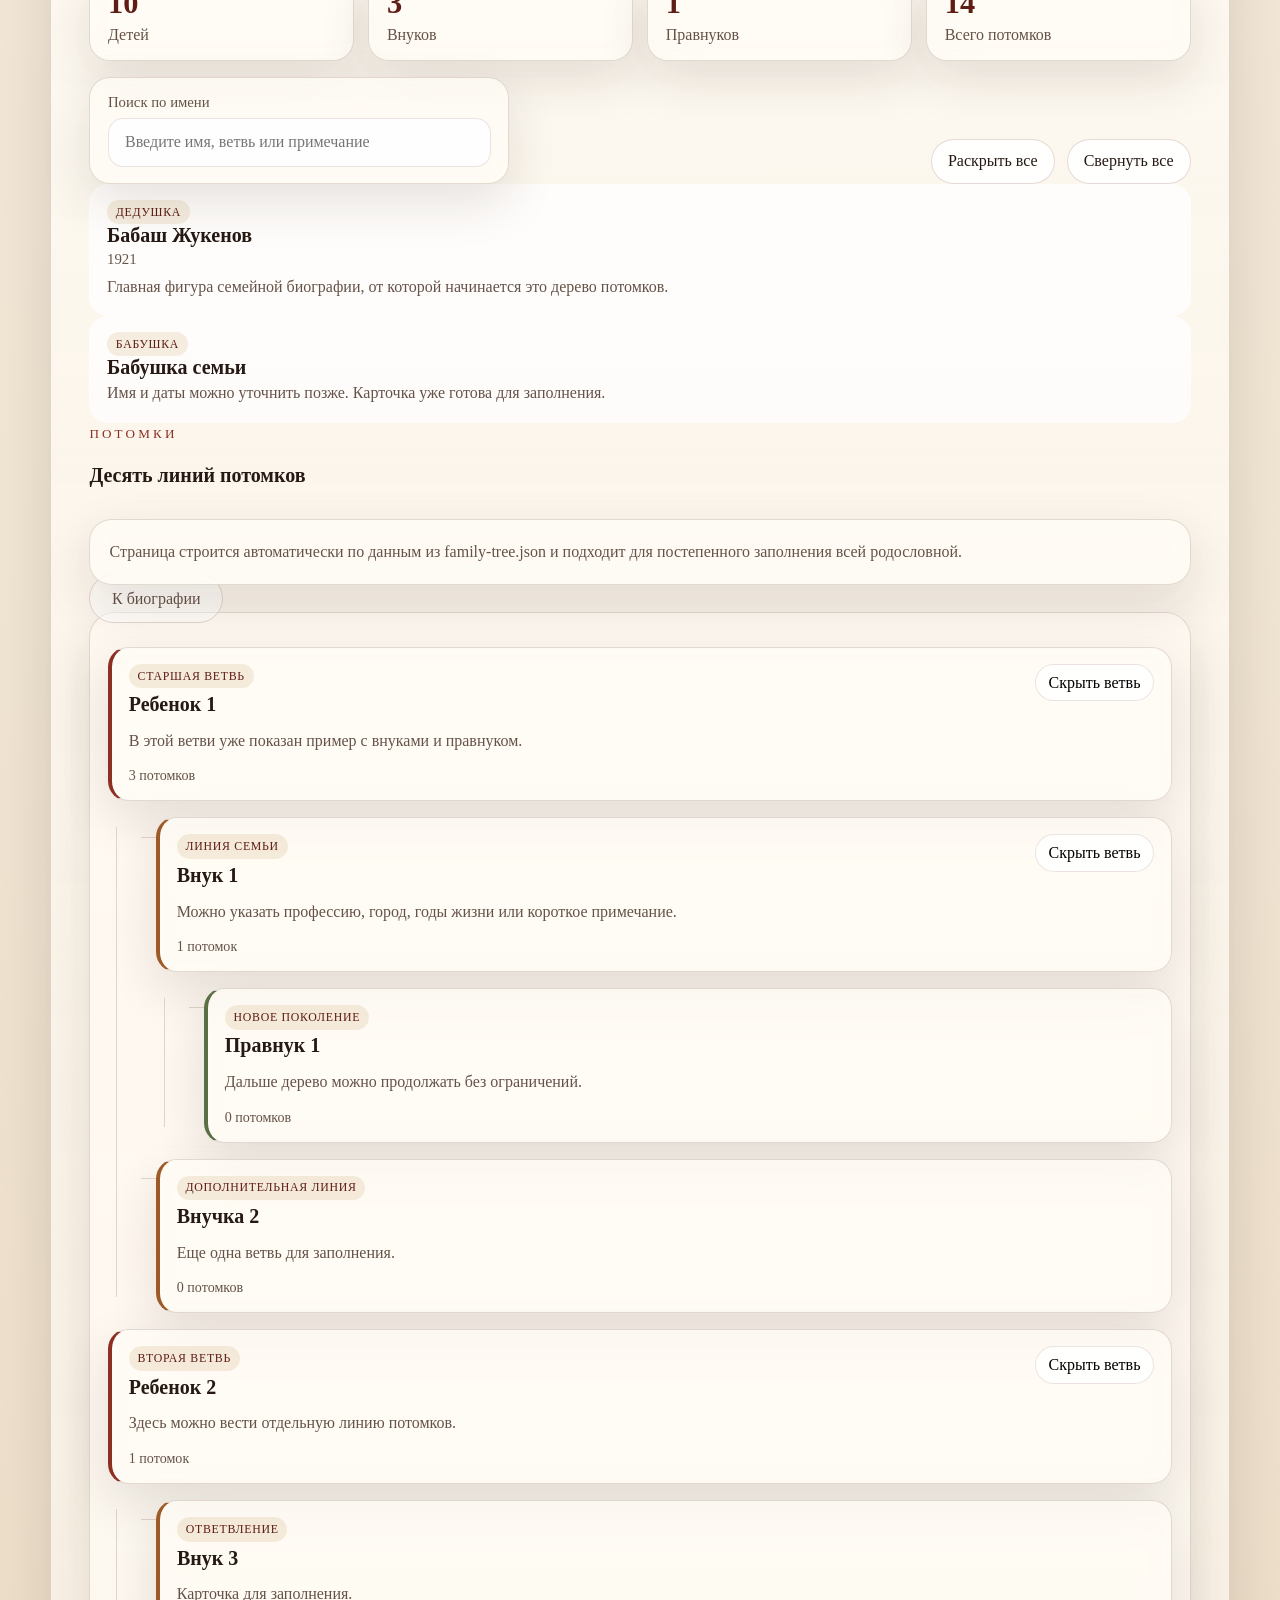
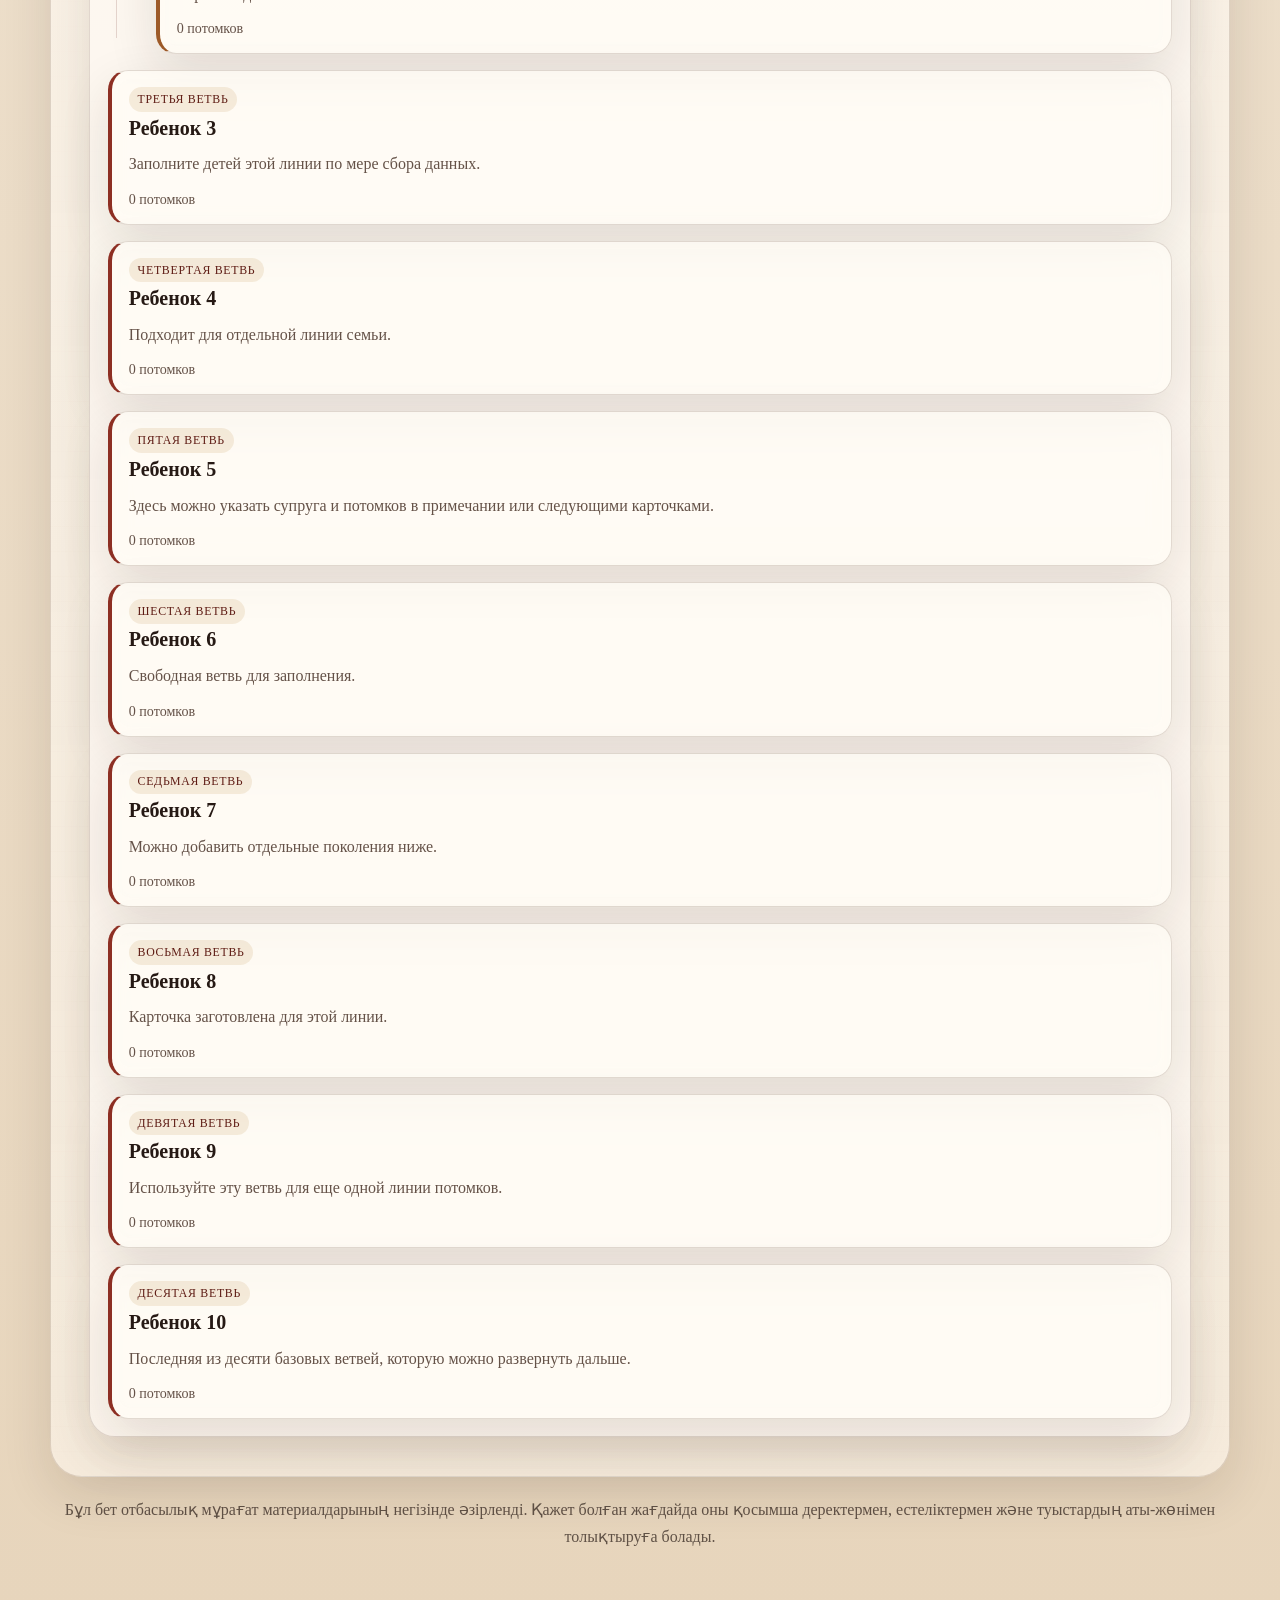
==== commit 34f762f7: "Add childhood photo to biography section" ====
--- a/index.html
+++ b/index.html
@@ -160,6 +160,7 @@
           <figure class="portrait-frame portrait-main">
             <img
               src="assets/portrait-main.jpeg"
+              data-editor-image-key="hero-portrait"
               alt="Портрет Бабаша Жукенова"
               data-i18n-attrs="alt:heroPortraitAlt"
             >
@@ -186,6 +187,15 @@
           </p>
         </div>
 
+        <figure class="about-photo-card about-photo-card--bio">
+          <img
+            src="assets/about-childhood.jpeg"
+            alt="Bash Zhukenov in childhood"
+            loading="lazy"
+          >
+          <figcaption>Бала кезіндегі суреті</figcaption>
+        </figure>
+
         <div class="facts-panel">
           <article>
             <h3 data-i18n="factWarTitle">Военное поколение</h3>
@@ -206,6 +216,7 @@
         <figure class="memory-photo">
           <img
             src="assets/portrait-studio.jpeg"
+            data-editor-image-key="memory-portrait"
             alt="Студийный портрет Бабаша Жукенова"
             loading="lazy"
             data-i18n-attrs="alt:memoryPortraitAlt"
@@ -315,6 +326,15 @@
             <button class="awards-thumb" type="button" data-awards-thumb="assets/marapattar/marapattar-22.jpg" aria-label="Марапат 22"><img src="assets/marapattar/marapattar-22.jpg" alt="Марапат 22" loading="lazy"></button>
           </div>
         </div>
+
+        <figure class="about-photo-card">
+          <img
+            src="assets/about-childhood.jpeg"
+            alt="Бабаш Жукенов в детстве"
+            loading="lazy"
+          >
+          <figcaption>Бала кезіндегі суреті</figcaption>
+        </figure>
       </section>
 
       <section class="section archive-section" id="archive">
@@ -331,6 +351,7 @@
           <figure class="archive-slide" data-archive-slide>
             <img
               src="assets/group-photo.jpeg"
+              data-editor-image-key="archive-group-photo"
               alt="Групповая фотография у памятника Ленину"
               loading="lazy"
               data-i18n-attrs="alt:groupPhotoAlt"
@@ -341,6 +362,7 @@
           <figure class="archive-slide" data-archive-slide>
             <img
               src="assets/party-school.jpeg"
+              data-editor-image-key="archive-party-school"
               alt="Удостоверение об окончании партийной школы"
               loading="lazy"
               data-i18n-attrs="alt:partySchoolAlt"
@@ -351,6 +373,7 @@
           <figure class="archive-slide" data-archive-slide>
             <img
               src="assets/party-card.jpeg"
+              data-editor-image-key="archive-party-card"
               alt="Партийный билет"
               loading="lazy"
               data-i18n-attrs="alt:partyCardAlt"
@@ -361,6 +384,7 @@
           <figure class="archive-slide" data-archive-slide>
             <img
               src="assets/portrait-main.jpeg"
+              data-editor-image-key="archive-portrait"
               alt="Портрет Бабаша Жукенова в зрелые годы"
               loading="lazy"
               data-i18n-attrs="alt:archivePortraitAlt"
@@ -371,6 +395,7 @@
           <figure class="archive-slide" data-archive-slide>
             <img
               src="assets/doc-early-id.jpeg"
+              data-editor-image-key="archive-early-id"
               alt="Старое удостоверение с фотографией"
               loading="lazy"
               data-i18n-attrs="alt:earlyIdAlt"
@@ -382,7 +407,74 @@
             &rsaquo;
           </button>
         </div>
-      </section>
+
+        <figure class="about-photo-card">
+          <img
+            src="assets/about-childhood.jpeg"
+            alt="Bash Zhukenov in childhood"
+            loading="lazy"
+          >
+          <figcaption>Бала кезіндегі суреті</figcaption>
+        </figure>
+      </section>
+
+      <section class="section press-section" id="press">
+        <div class="section-heading">
+          <p class="eyebrow">Газет мақалалары</p>
+          <h2>Газеттен алынған скан материалдар</h2>
+          <p class="section-lead">
+            Бұл бөлімде отбасылық архивтен табылған газет және баспа материалдарының скан нұсқалары жеке көрсетілді.
+          </p>
+        </div>
+
+        <div class="press-grid">
+          <article class="press-card">
+            <div class="press-preview">
+              <iframe
+                src="assets/gazet-makalalary/gazet-01.pdf#toolbar=0&navpanes=0&scrollbar=0&view=FitH"
+                title="Газет материалы 1"
+                loading="lazy"
+              ></iframe>
+            </div>
+            <div class="press-card__body">
+              <h3>Газет материалы 1</h3>
+              <p>Архивте сақталған баспа сканының бірінші нұсқасы.</p>
+              <a class="button button-secondary" href="assets/gazet-makalalary/gazet-01.pdf" target="_blank" rel="noopener noreferrer">Ашу</a>
+            </div>
+          </article>
+
+          <article class="press-card">
+            <div class="press-preview">
+              <iframe
+                src="assets/gazet-makalalary/gazet-02.pdf#toolbar=0&navpanes=0&scrollbar=0&view=FitH"
+                title="Газет материалы 2"
+                loading="lazy"
+              ></iframe>
+            </div>
+            <div class="press-card__body">
+              <h3>Газет материалы 2</h3>
+              <p>Отбасылық қордан алынған екінші газет сканы жеке бөлімге шығарылды.</p>
+              <a class="button button-secondary" href="assets/gazet-makalalary/gazet-02.pdf" target="_blank" rel="noopener noreferrer">Ашу</a>
+            </div>
+          </article>
+
+          <article class="press-card">
+            <div class="press-preview">
+              <iframe
+                src="assets/gazet-makalalary/gazet-03.pdf#toolbar=0&navpanes=0&scrollbar=0&view=FitH"
+                title="Газет материалы 3"
+                loading="lazy"
+              ></iframe>
+            </div>
+            <div class="press-card__body">
+              <h3>Газет материалы 3</h3>
+              <p>Сақталған үшінші скан материалды толық көлемде бөлек ашып көруге болады.</p>
+              <a class="button button-secondary" href="assets/gazet-makalalary/gazet-03.pdf" target="_blank" rel="noopener noreferrer">Ашу</a>
+            </div>
+          </article>
+        </div>
+      </section>
+
       <section class="section tree-section-home" id="family-tree">
         <div class="section-heading tree-heading">
           <p class="eyebrow" id="tree-eyebrow">Шежіре</p>
--- a/styles.css
+++ b/styles.css
@@ -468,6 +468,10 @@
   color: var(--ink);
 }
 
+.portrait-note {
+  display: none;
+}
+
 .section-grid {
   display: grid;
   grid-template-columns: 1.1fr 0.9fr;
@@ -497,6 +501,34 @@
 .facts-panel article {
   padding: 1.35rem;
   border-radius: 1.5rem;
+}
+
+.about-photo-card {
+  overflow: hidden;
+  margin: 0;
+  border: 1px solid rgba(96, 29, 21, 0.12);
+  border-radius: 1.6rem;
+  background: rgba(255, 252, 246, 0.96);
+  box-shadow: 0 10px 30px rgba(45, 26, 18, 0.08);
+}
+
+.about-photo-card img {
+  display: block;
+  width: 100%;
+  max-height: 34rem;
+  object-fit: cover;
+  object-position: center top;
+}
+
+.about-photo-card figcaption {
+  padding: 0.95rem 1.1rem 1.1rem;
+  color: var(--muted);
+  font-size: 0.98rem;
+}
+
+.awards-showcase > .about-photo-card,
+.archive-section > .about-photo-card {
+  display: none;
 }
 
 .memory-strip {
@@ -637,7 +669,7 @@
 
 .archive-stage {
   position: relative;
-  min-height: 42rem;
+  min-height: 52rem;
   overflow: hidden;
 }
 
@@ -645,7 +677,7 @@
   position: absolute;
   top: 50%;
   left: 50%;
-  width: min(100%, 40rem);
+  width: min(100%, 50rem);
   margin: 0;
   overflow: hidden;
   border-radius: 1.5rem;
@@ -656,8 +688,12 @@
 }
 
 .archive-slide img {
-  aspect-ratio: 4 / 3;
-  object-fit: cover;
+  display: block;
+  width: 100%;
+  height: 42rem;
+  object-fit: contain;
+  object-position: center;
+  background: rgba(255, 252, 246, 0.96);
 }
 
 .archive-slide figcaption {
@@ -677,14 +713,14 @@
 .archive-slide.is-prev {
   z-index: 2;
   opacity: 0.75;
-  transform: translate(calc(-50% - min(29vw, 24rem)), -50%) scale(0.82);
+  transform: translate(calc(-50% - min(31vw, 27rem)), -50%) scale(0.78);
   filter: saturate(0.9);
 }
 
 .archive-slide.is-next {
   z-index: 2;
   opacity: 0.75;
-  transform: translate(calc(-50% + min(29vw, 24rem)), -50%) scale(0.82);
+  transform: translate(calc(-50% + min(31vw, 27rem)), -50%) scale(0.78);
   filter: saturate(0.9);
 }
 
@@ -718,6 +754,50 @@
   transform: translateY(-1px);
 }
 
+.section-lead {
+  max-width: 52rem;
+  margin: 0.7rem 0 0;
+  color: var(--muted);
+}
+
+.press-grid {
+  display: grid;
+  grid-template-columns: repeat(3, minmax(0, 1fr));
+  gap: 1rem;
+}
+
+.press-card {
+  overflow: hidden;
+  border: 1px solid rgba(96, 29, 21, 0.12);
+  border-radius: 1.5rem;
+  background: var(--paper);
+  box-shadow: 0 16px 38px rgba(45, 26, 18, 0.1);
+}
+
+.press-preview {
+  background: rgba(255, 252, 246, 0.96);
+  border-bottom: 1px solid rgba(96, 29, 21, 0.1);
+}
+
+.press-preview iframe {
+  display: block;
+  width: 100%;
+  height: 25rem;
+  border: 0;
+  background: #fff;
+}
+
+.press-card__body {
+  display: grid;
+  gap: 0.9rem;
+  padding: 1.1rem 1.1rem 1.2rem;
+}
+
+.press-card__body h3,
+.press-card__body p {
+  margin: 0;
+}
+
 .site-footer {
   padding: 1.2rem 0 2.5rem;
   text-align: center;
@@ -786,6 +866,10 @@
     grid-template-columns: 1fr;
   }
 
+  .press-grid {
+    grid-template-columns: 1fr;
+  }
+
   .archive-carousel {
     grid-template-columns: 1fr;
   }
@@ -795,7 +879,11 @@
   }
 
   .archive-nav {
-    display: none;
+    display: inline-flex;
+    align-items: center;
+    justify-content: center;
+    position: static;
+    margin: 0.35rem auto 0;
   }
 
   .editor-toolbar {
@@ -883,10 +971,18 @@
     min-height: 29rem;
   }
 
+  .archive-carousel {
+    gap: 0.75rem;
+  }
+
   .archive-slide {
     width: min(100%, 22rem);
   }
 
+  .archive-slide img {
+    height: 24rem;
+  }
+
   .awards-thumbs {
     grid-auto-columns: 7rem;
   }
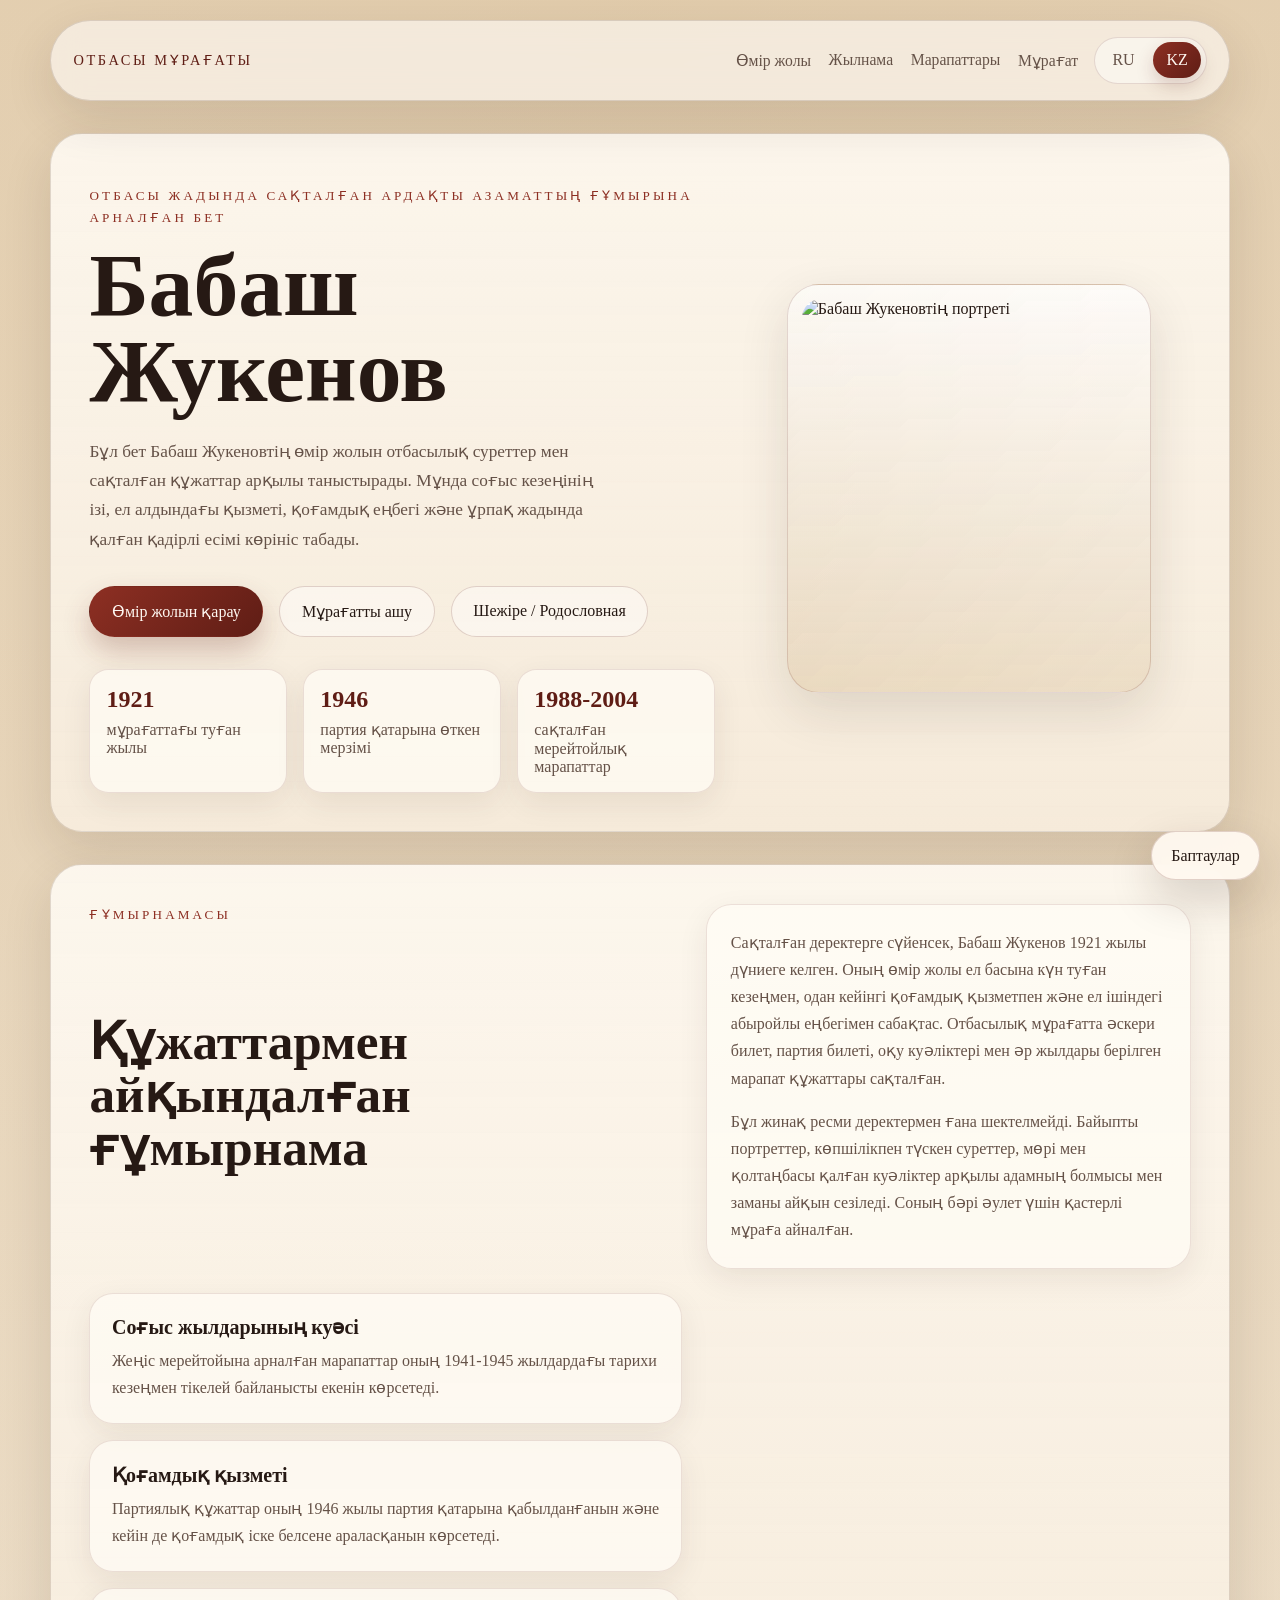
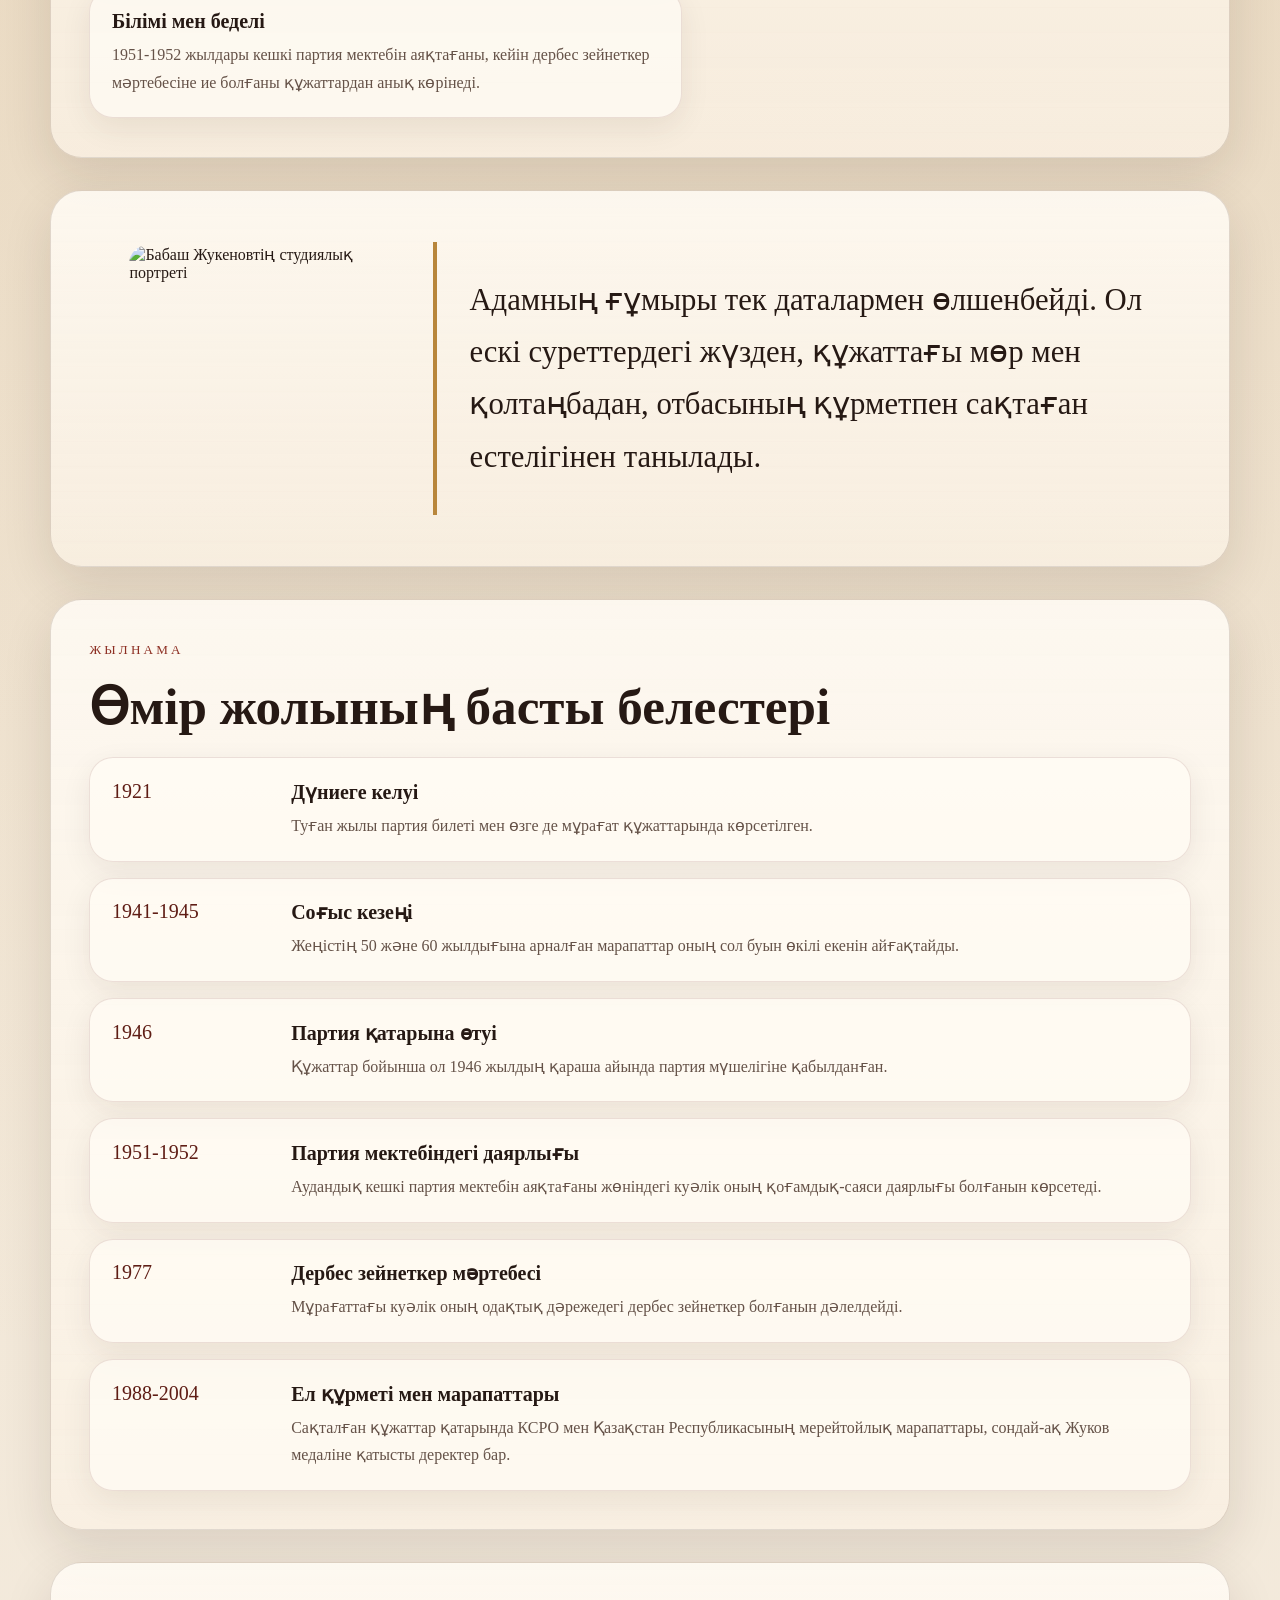
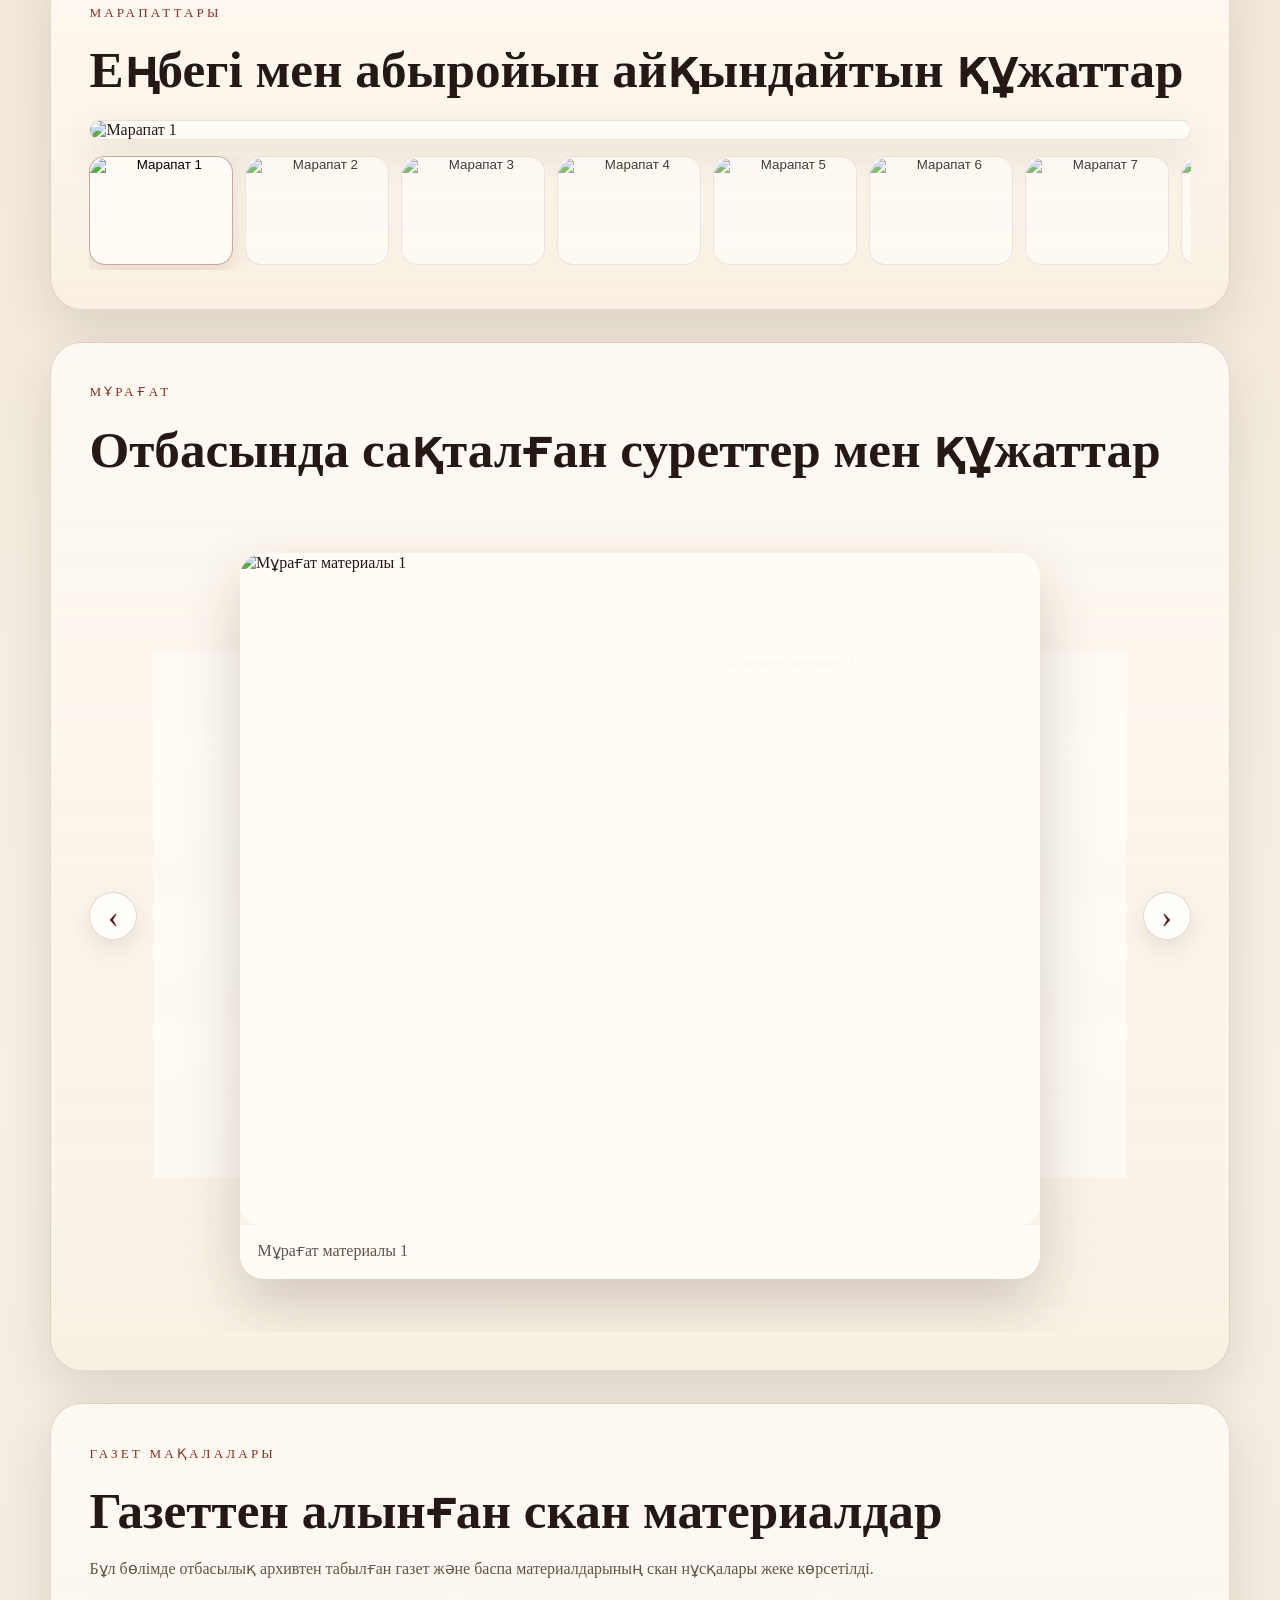
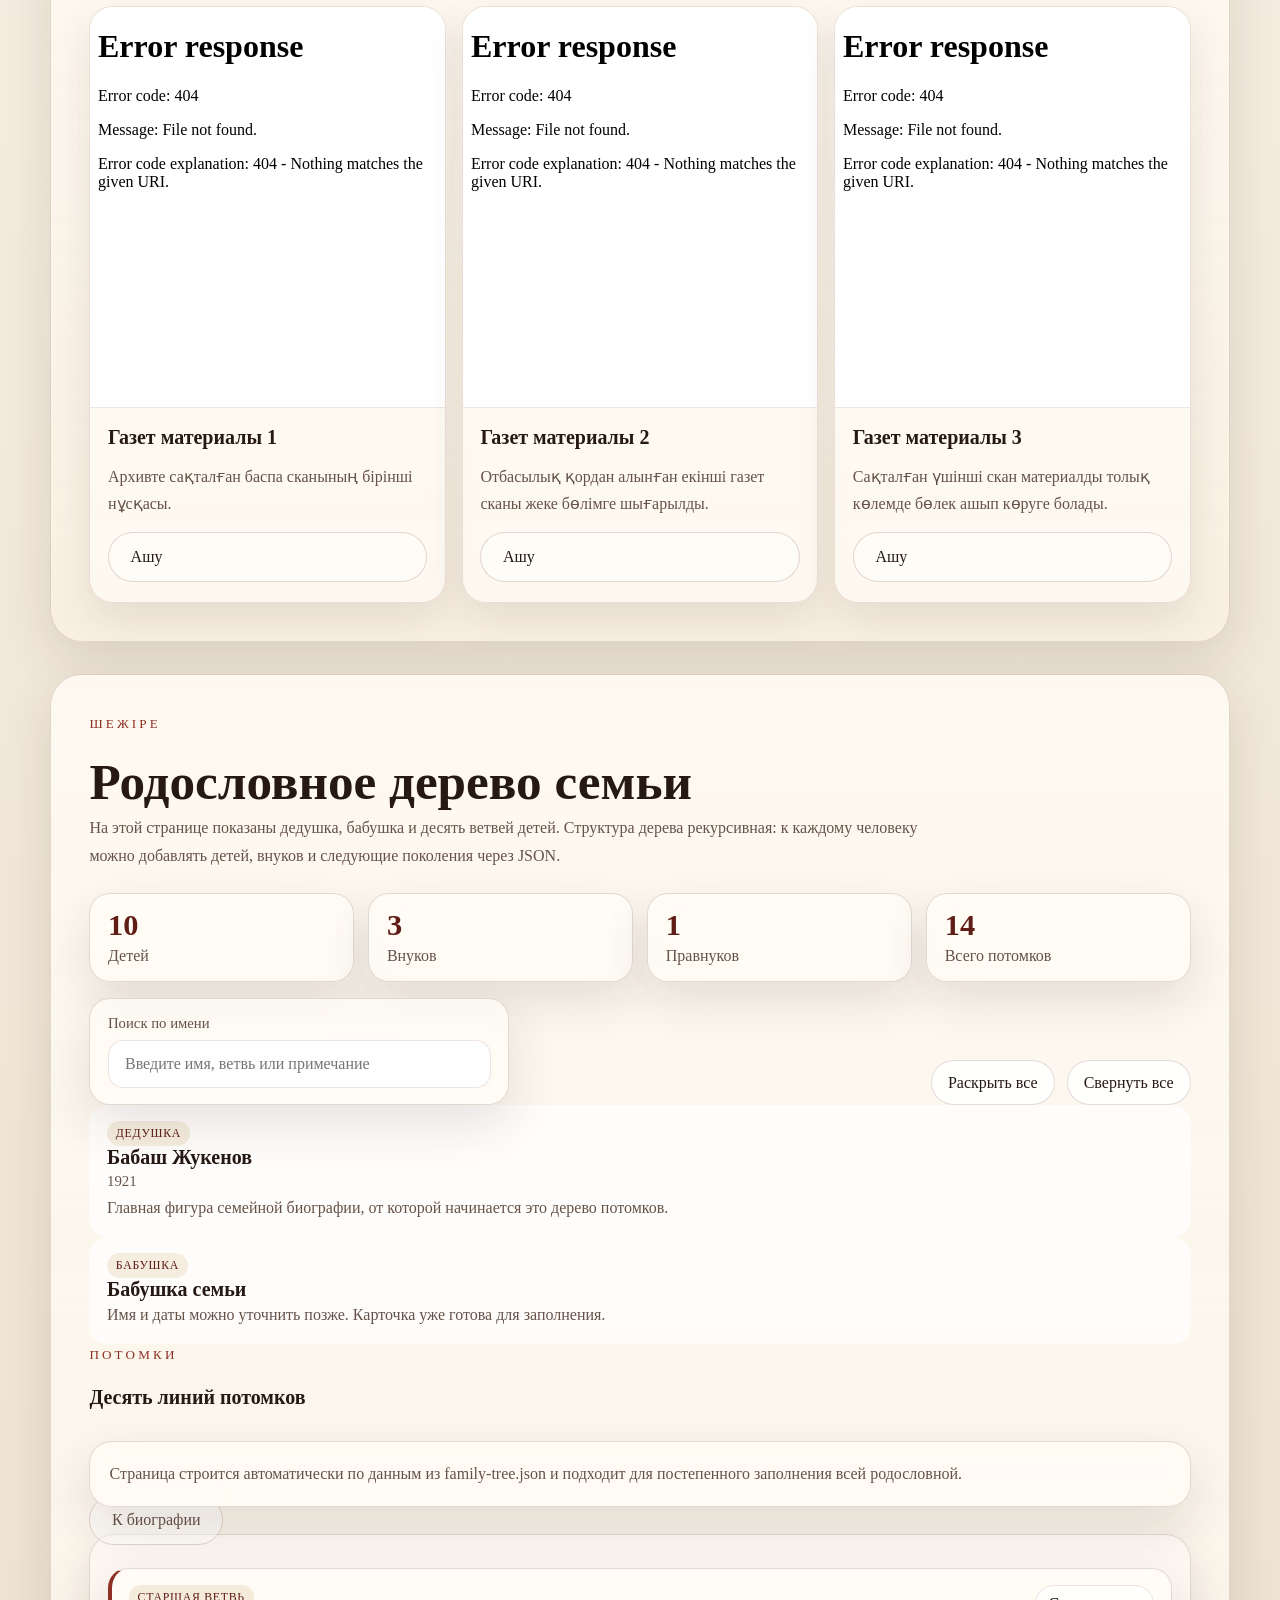
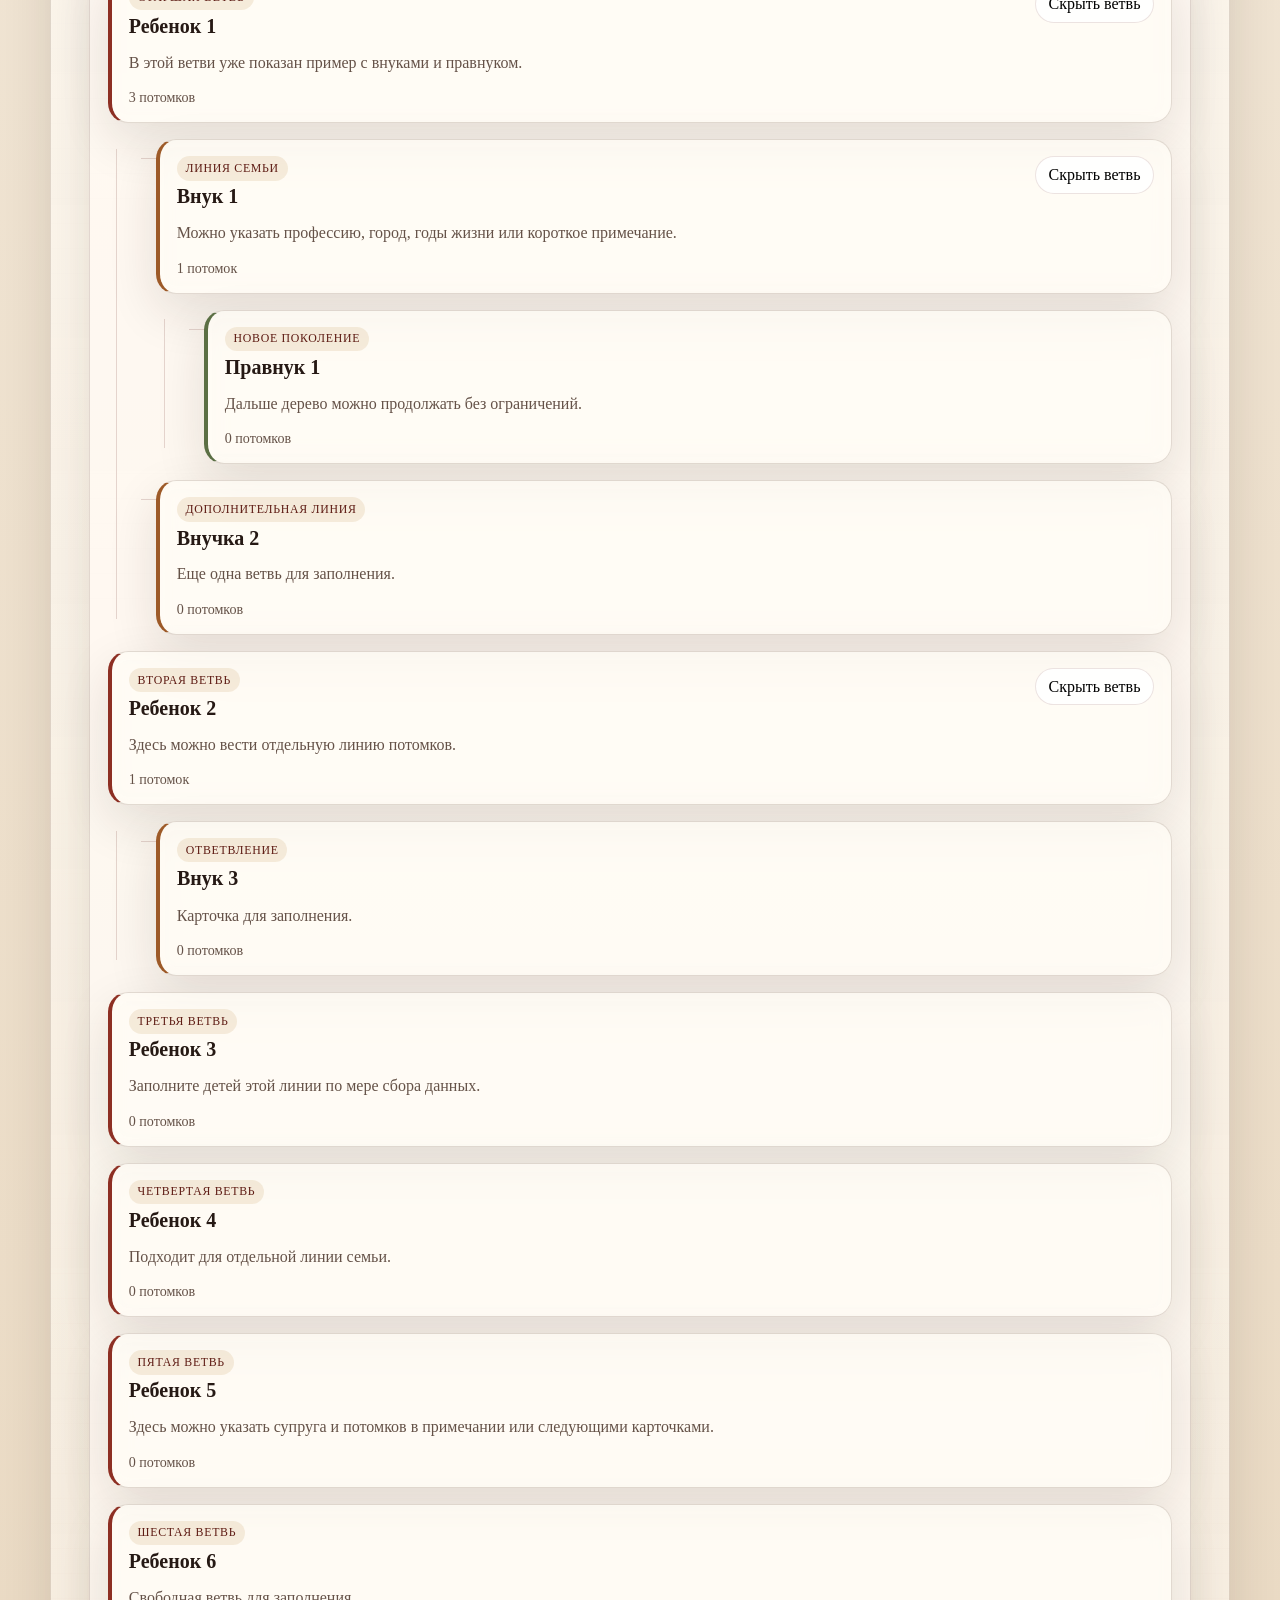
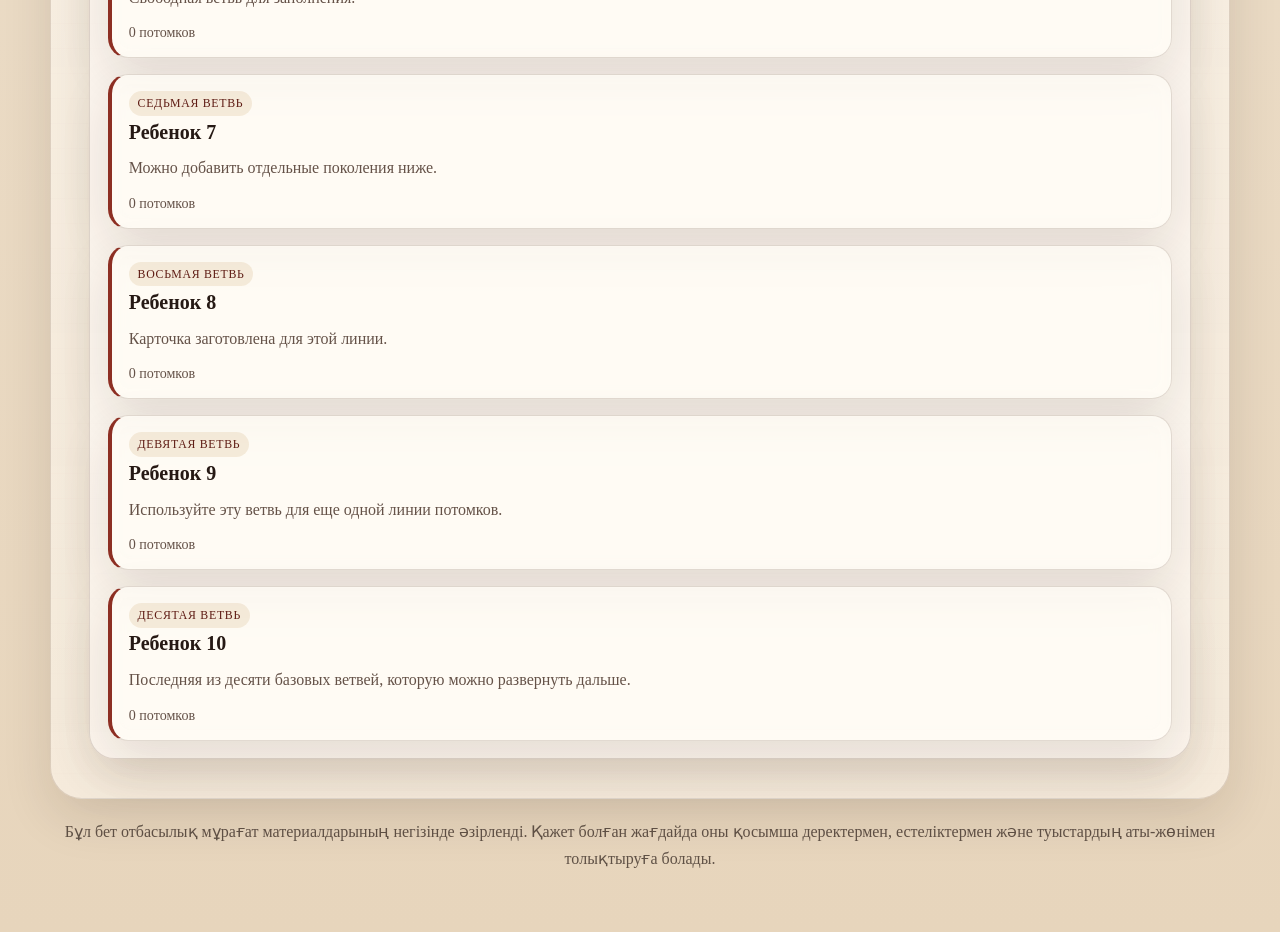
==== commit 66987123: "Remove childhood photo block" ====
--- a/index.html
+++ b/index.html
@@ -187,15 +187,6 @@
           </p>
         </div>
 
-        <figure class="about-photo-card about-photo-card--bio">
-          <img
-            src="assets/about-childhood.jpeg"
-            alt="Bash Zhukenov in childhood"
-            loading="lazy"
-          >
-          <figcaption>Бала кезіндегі суреті</figcaption>
-        </figure>
-
         <div class="facts-panel">
           <article>
             <h3 data-i18n="factWarTitle">Военное поколение</h3>
@@ -327,14 +318,6 @@
           </div>
         </div>
 
-        <figure class="about-photo-card">
-          <img
-            src="assets/about-childhood.jpeg"
-            alt="Бабаш Жукенов в детстве"
-            loading="lazy"
-          >
-          <figcaption>Бала кезіндегі суреті</figcaption>
-        </figure>
       </section>
 
       <section class="section archive-section" id="archive">
@@ -408,14 +391,6 @@
           </button>
         </div>
 
-        <figure class="about-photo-card">
-          <img
-            src="assets/about-childhood.jpeg"
-            alt="Bash Zhukenov in childhood"
-            loading="lazy"
-          >
-          <figcaption>Бала кезіндегі суреті</figcaption>
-        </figure>
       </section>
 
       <section class="section press-section" id="press">
--- a/styles.css
+++ b/styles.css
@@ -503,33 +503,6 @@
   border-radius: 1.5rem;
 }
 
-.about-photo-card {
-  overflow: hidden;
-  margin: 0;
-  border: 1px solid rgba(96, 29, 21, 0.12);
-  border-radius: 1.6rem;
-  background: rgba(255, 252, 246, 0.96);
-  box-shadow: 0 10px 30px rgba(45, 26, 18, 0.08);
-}
-
-.about-photo-card img {
-  display: block;
-  width: 100%;
-  max-height: 34rem;
-  object-fit: cover;
-  object-position: center top;
-}
-
-.about-photo-card figcaption {
-  padding: 0.95rem 1.1rem 1.1rem;
-  color: var(--muted);
-  font-size: 0.98rem;
-}
-
-.awards-showcase > .about-photo-card,
-.archive-section > .about-photo-card {
-  display: none;
-}
 
 .memory-strip {
   display: grid;
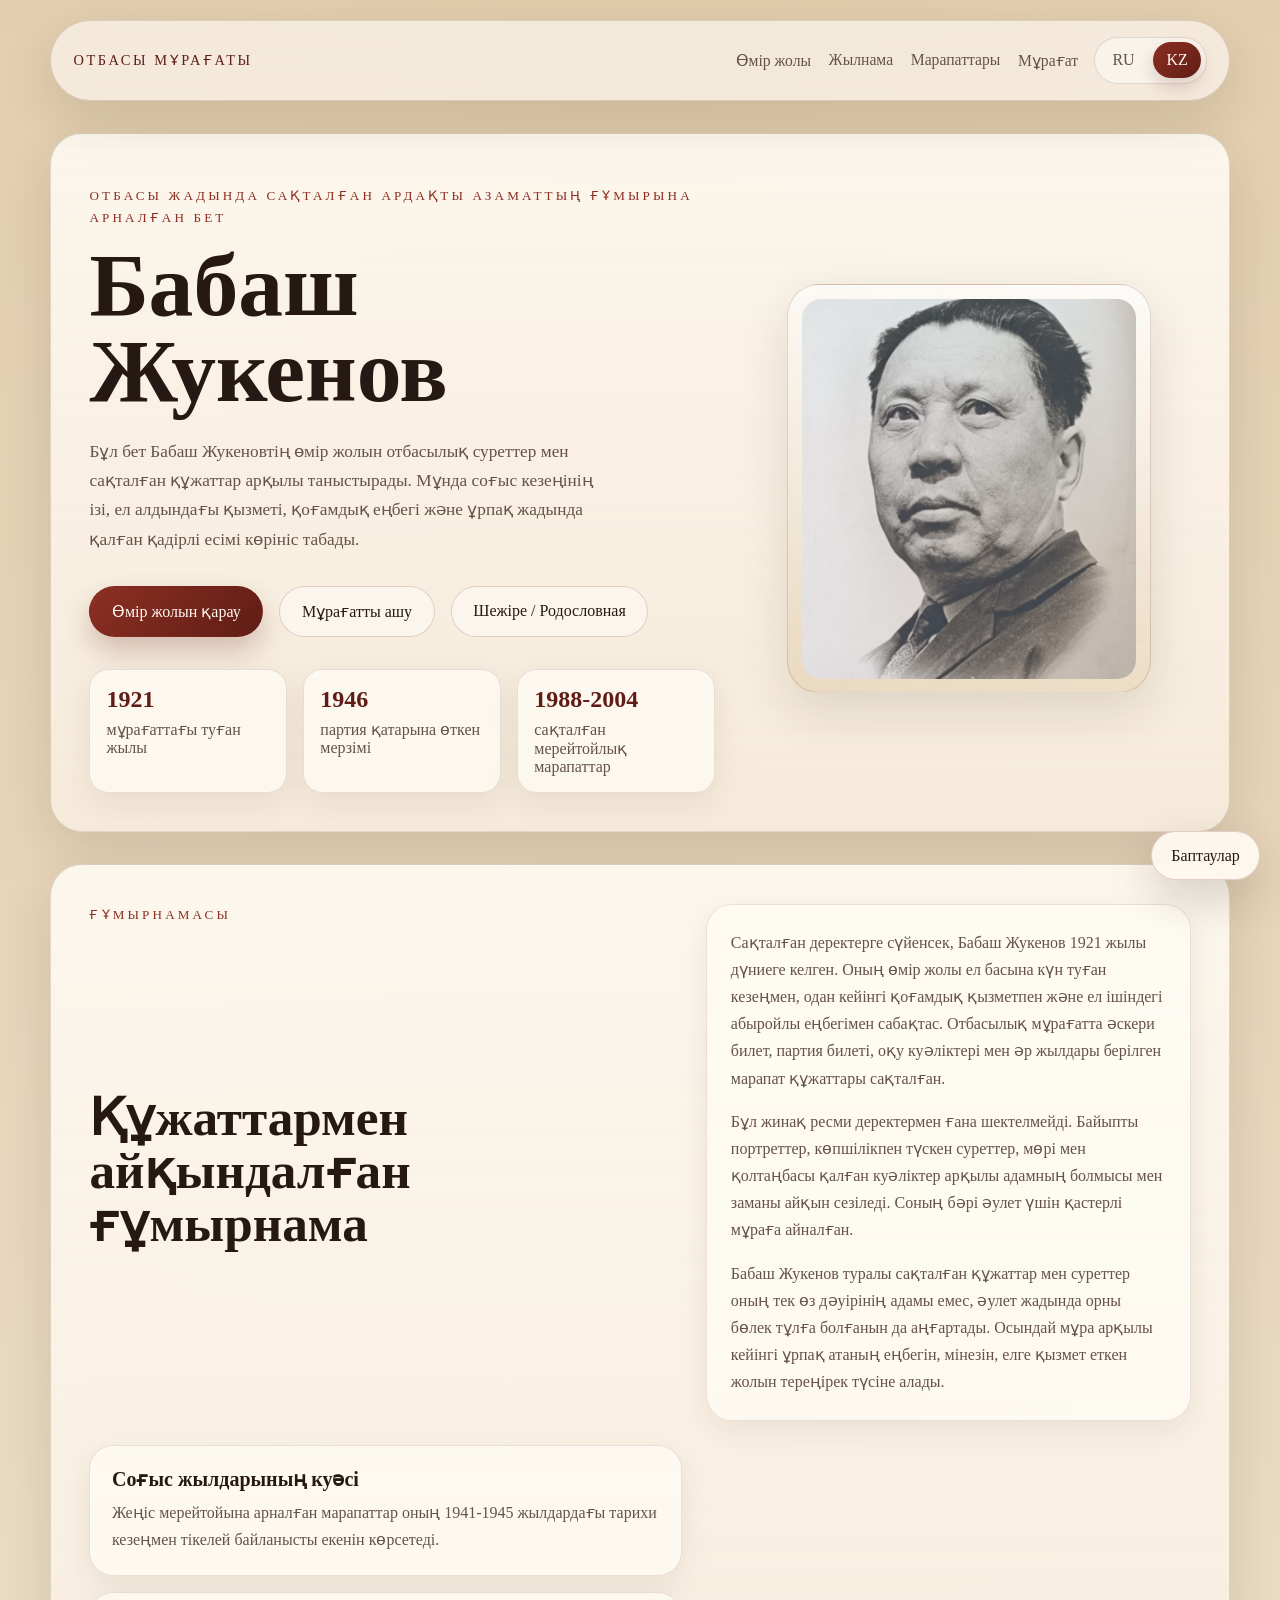
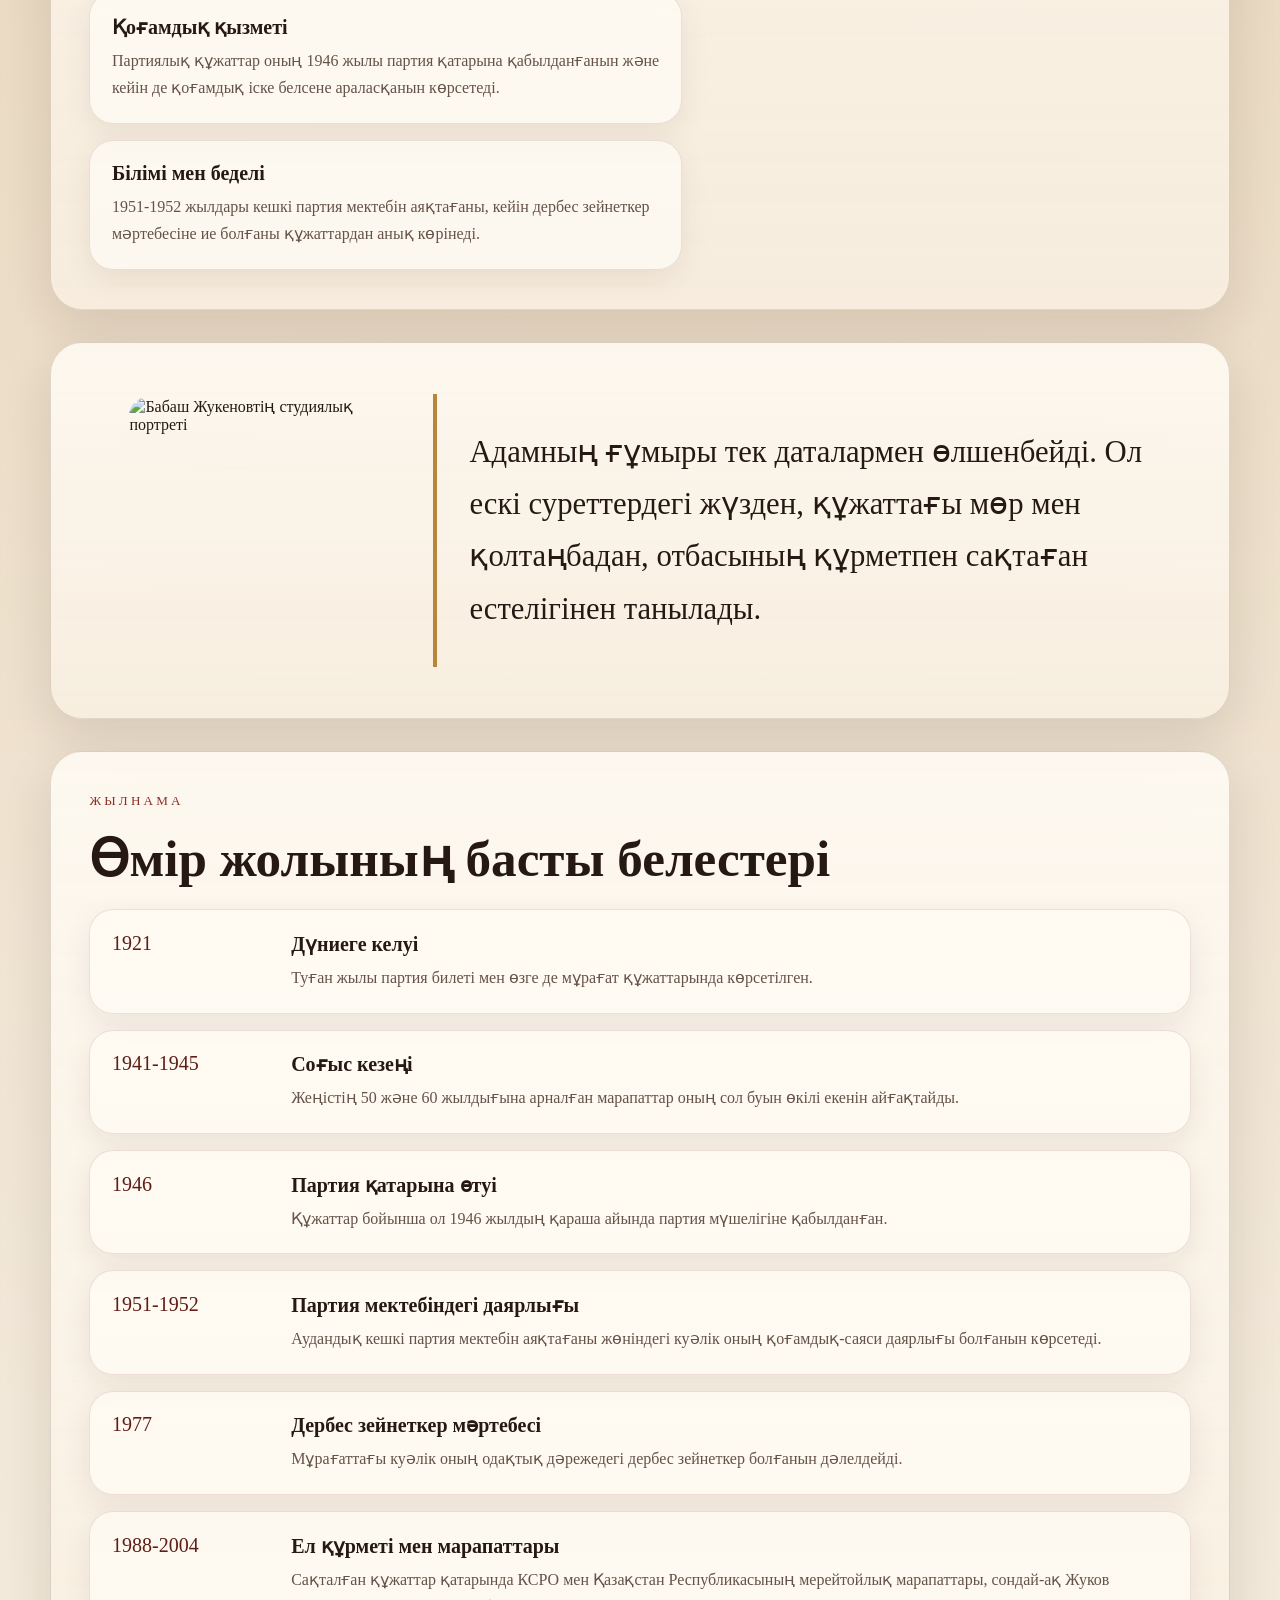
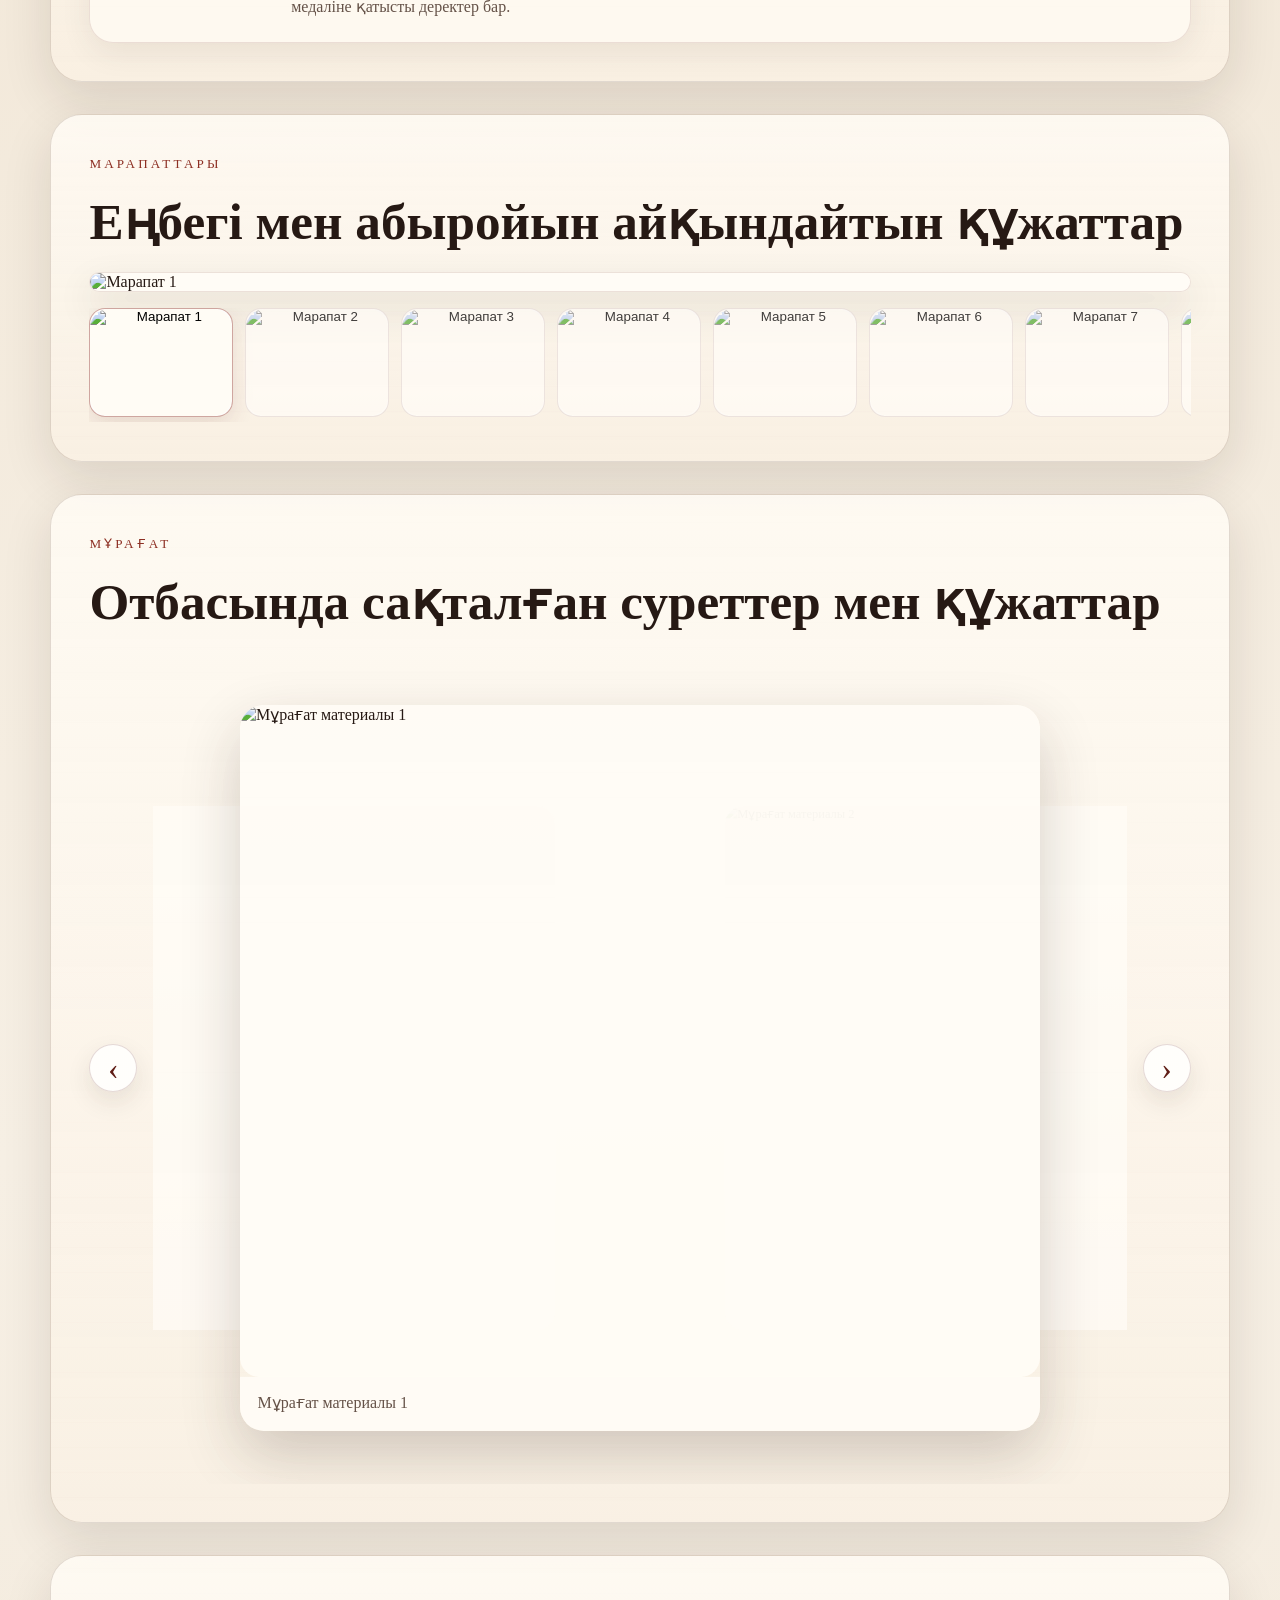
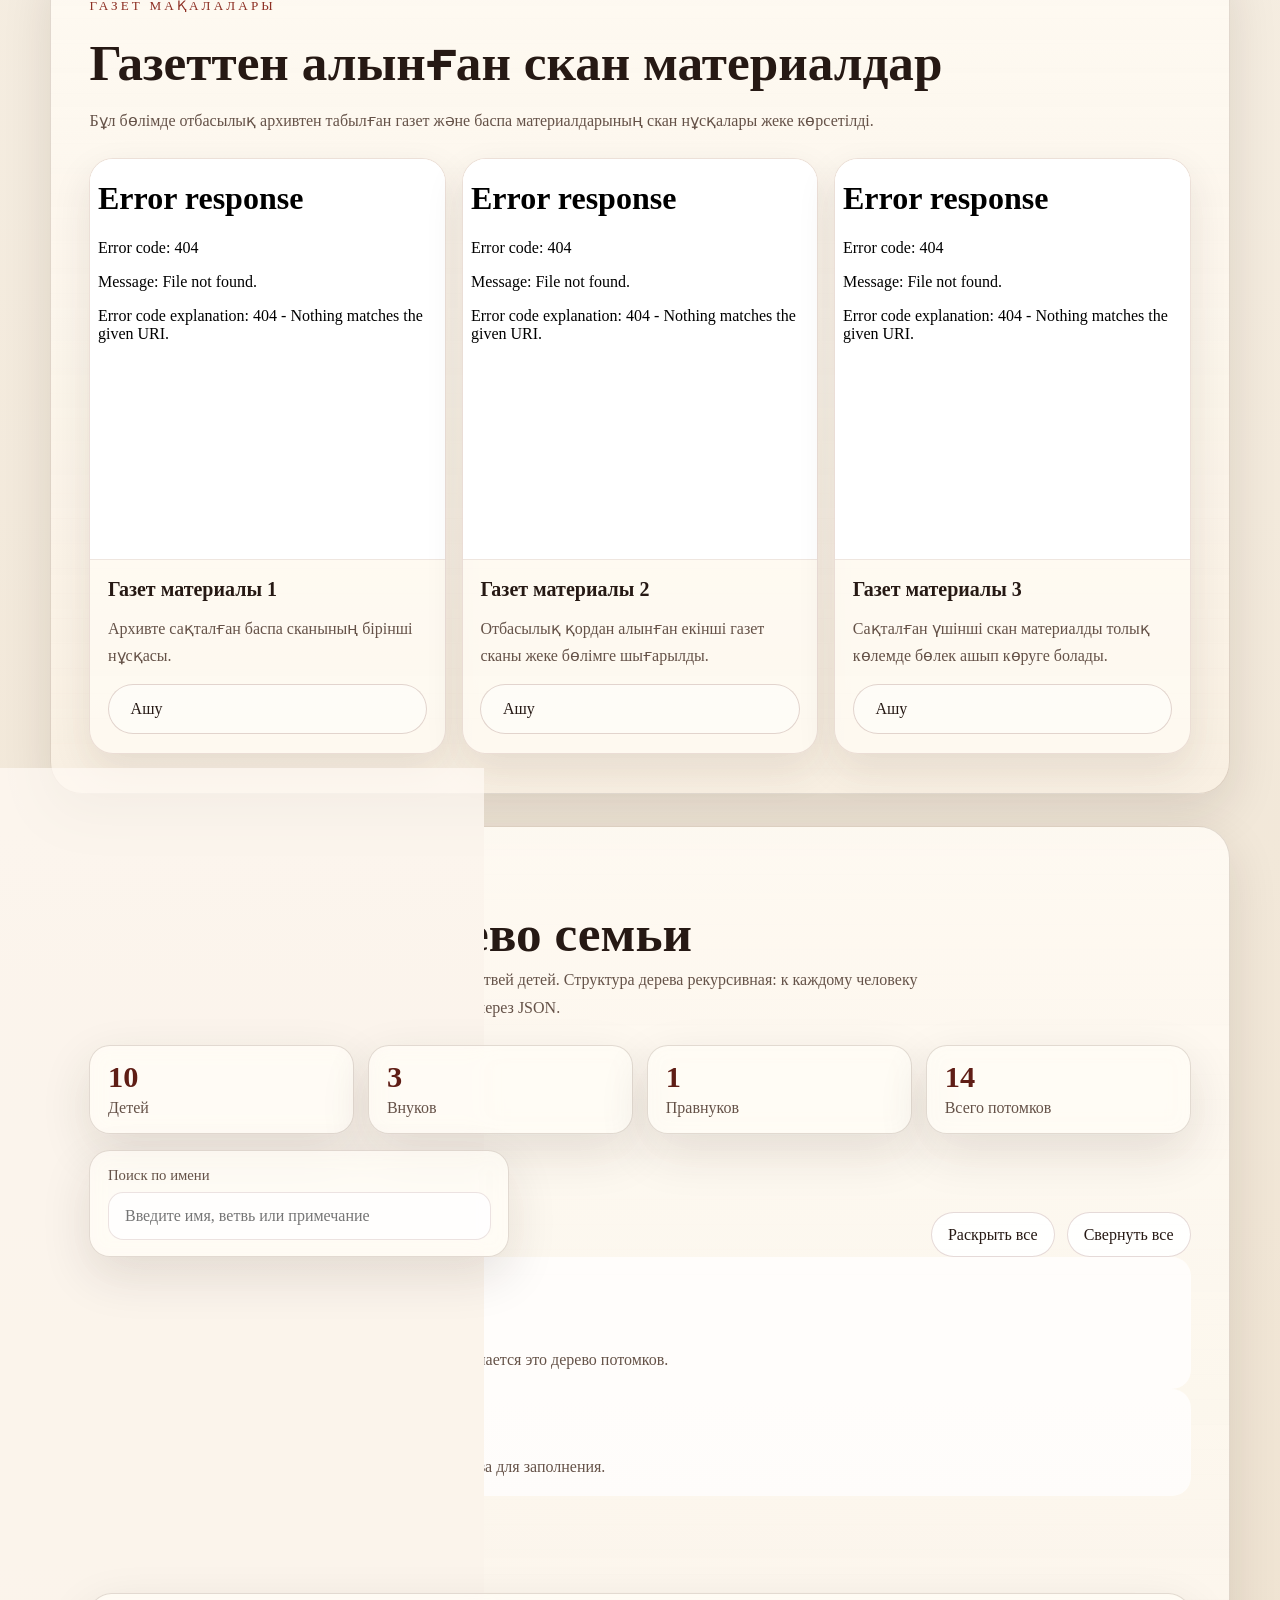
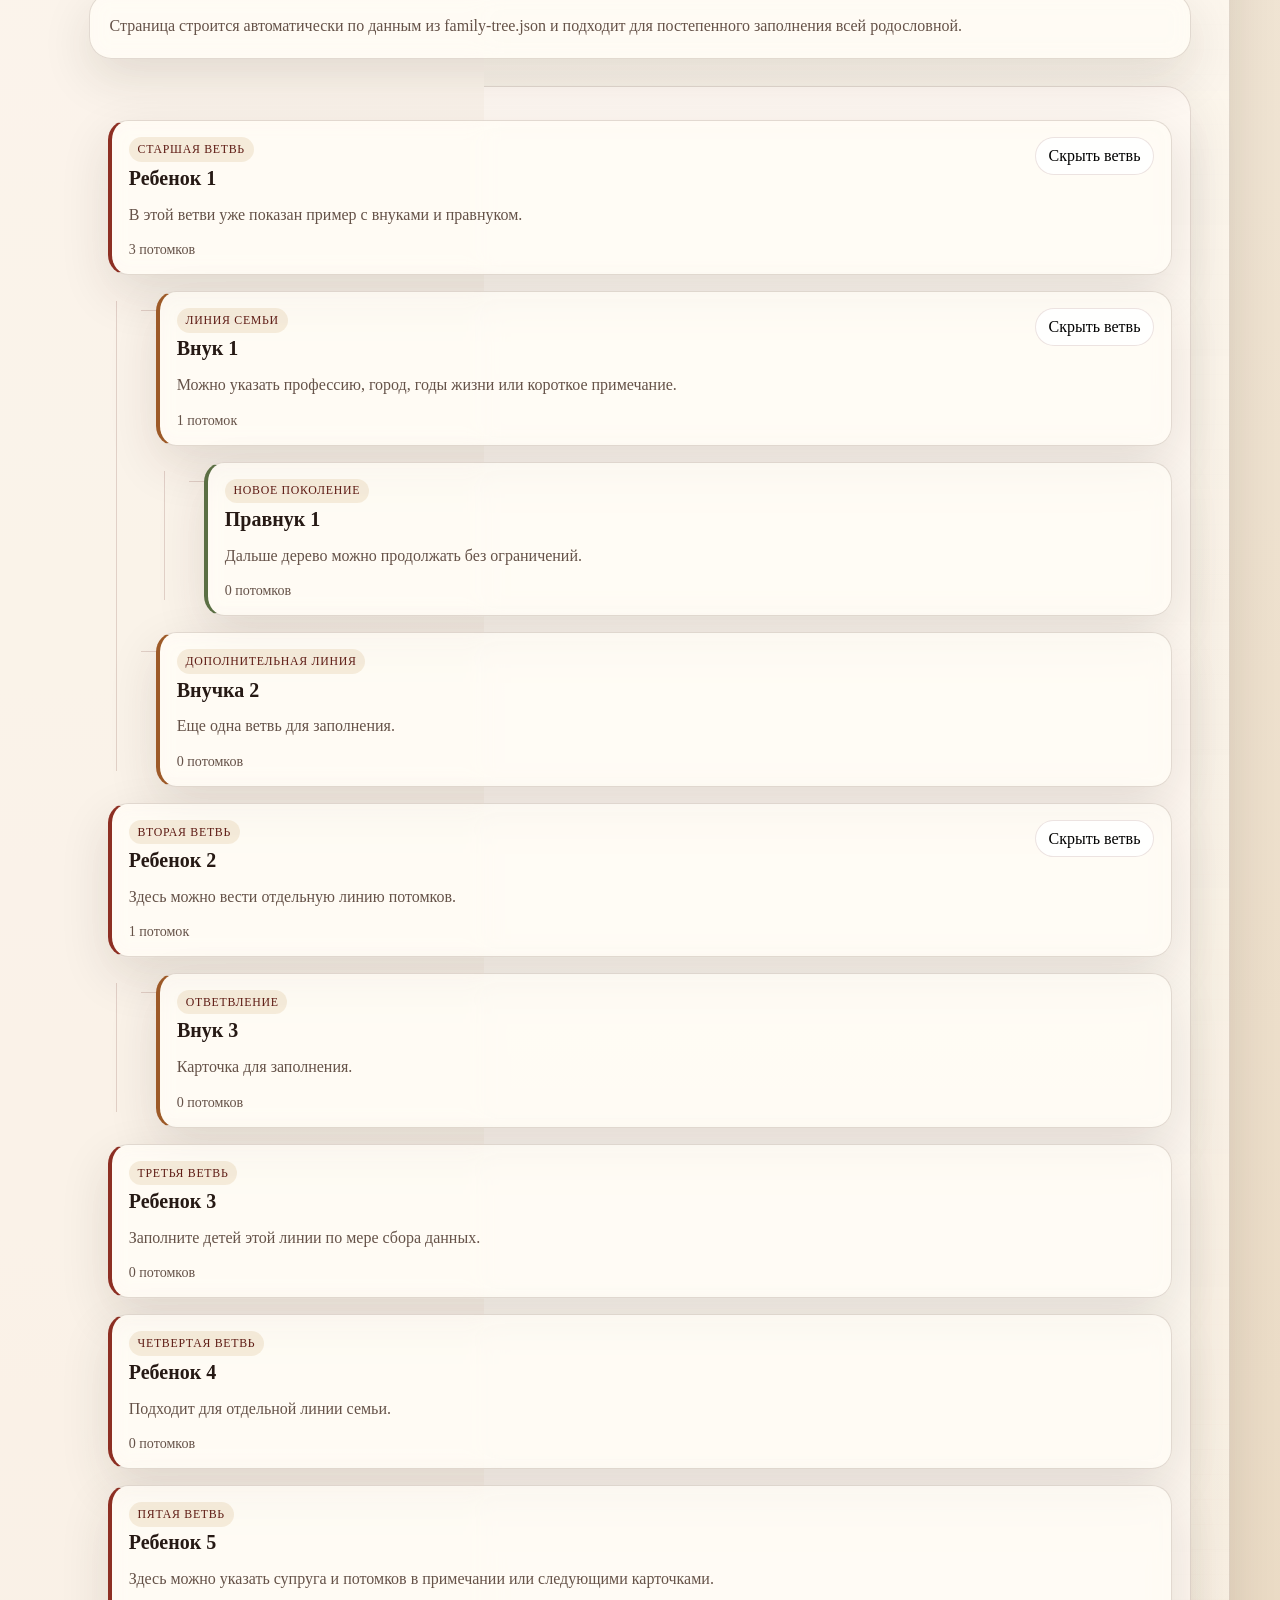
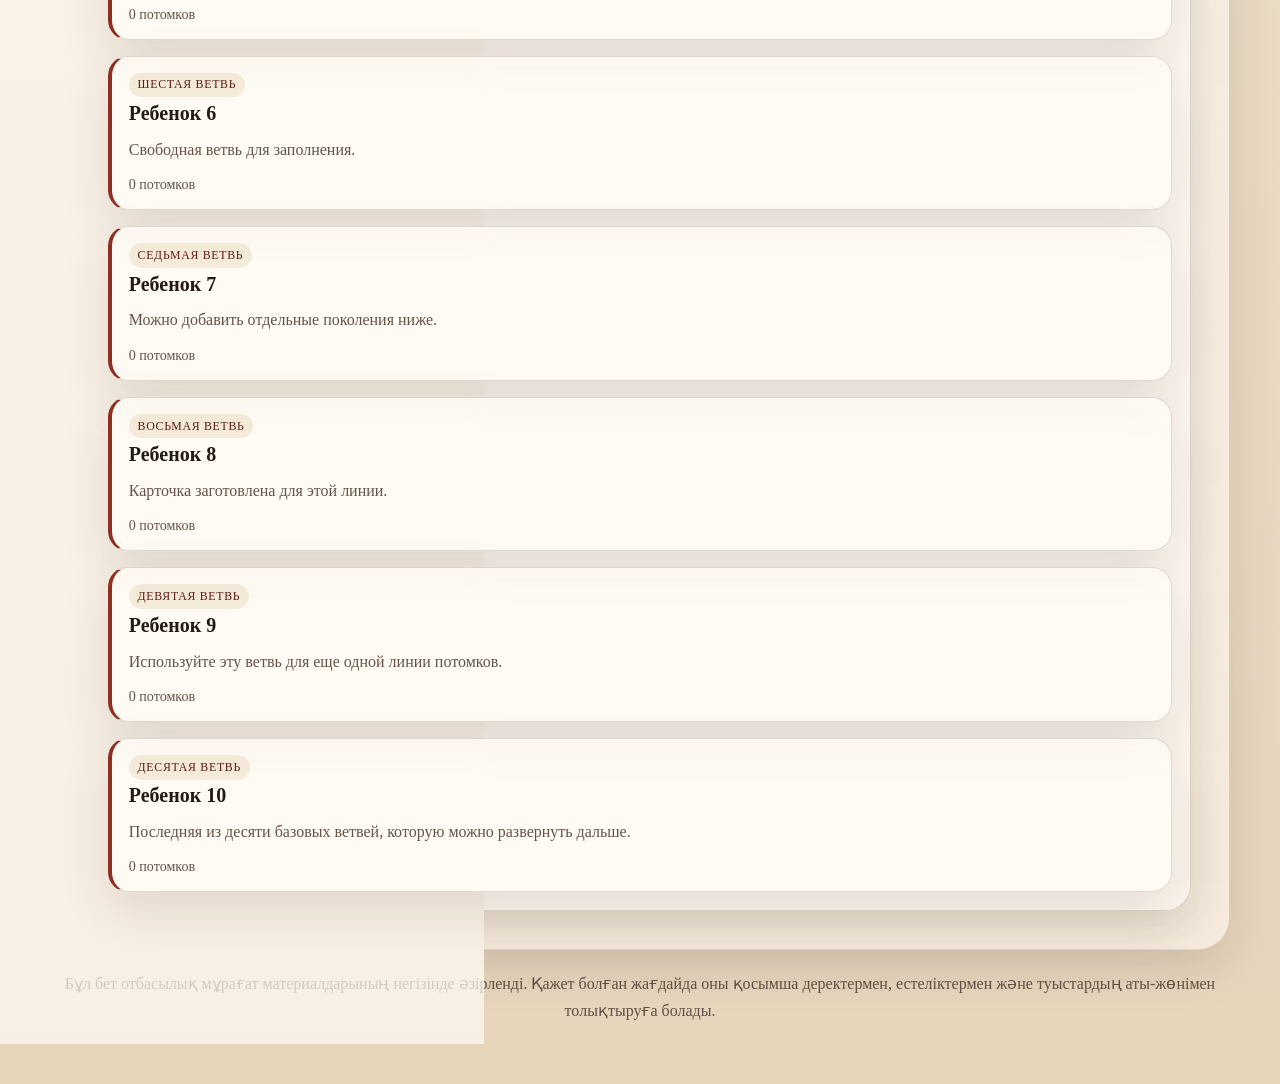
==== commit 163a2b98: "Expand biography text block" ====
--- a/index.html
+++ b/index.html
@@ -185,6 +185,9 @@
           <p data-i18n="aboutP2">
             Архив показывает не только официальный путь, но и человеческую сторону: строгие портреты, групповые снимки, пожелтевшие страницы удостоверений и аккуратно хранимые медали. Это история о достоинстве, служении и долгой памяти.
           </p>
+          <p>
+            Бабаш Жукенов туралы сақталған құжаттар мен суреттер оның тек өз дәуірінің адамы емес, әулет жадында орны бөлек тұлға болғанын да аңғартады. Осындай мұра арқылы кейінгі ұрпақ атаның еңбегін, мінезін, елге қызмет еткен жолын тереңірек түсіне алады.
+          </p>
         </div>
 
         <div class="facts-panel">
@@ -505,3 +508,4 @@
   <script src="script.js"></script>
 </body>
 </html>
+
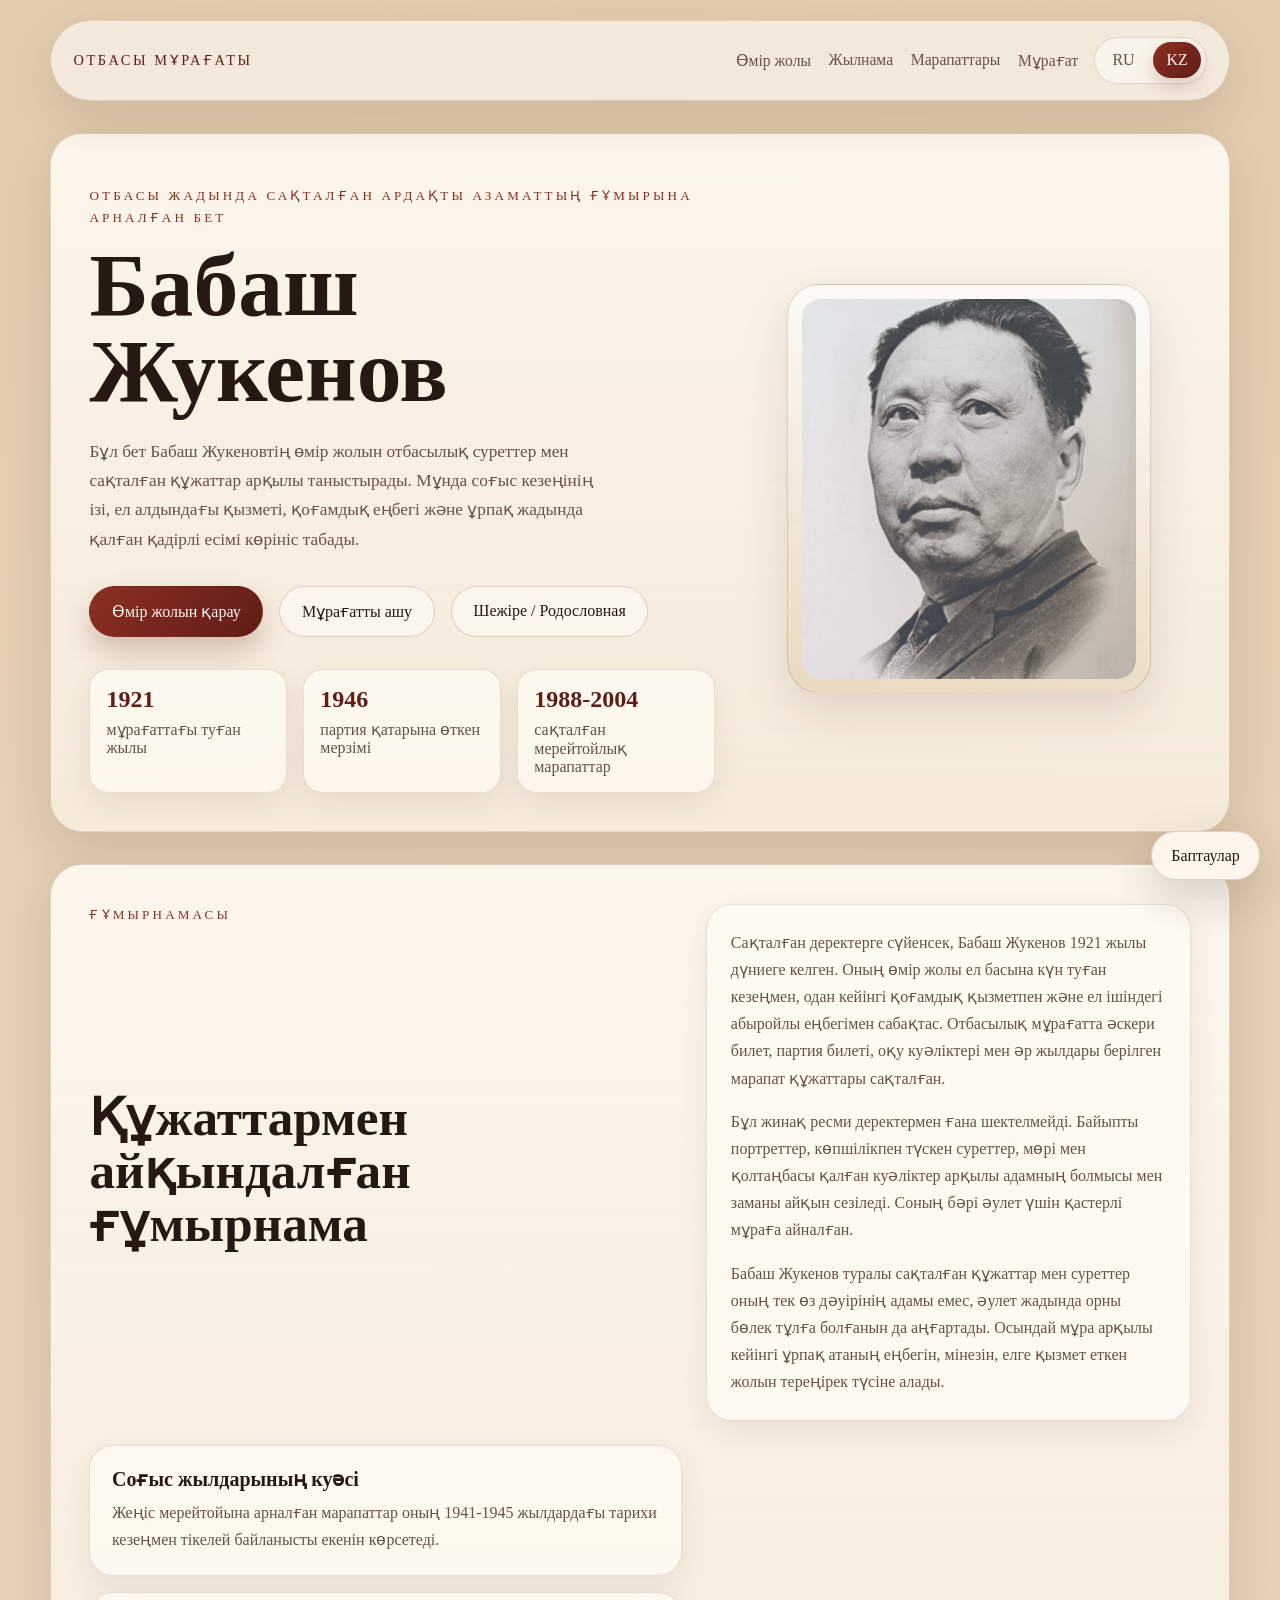
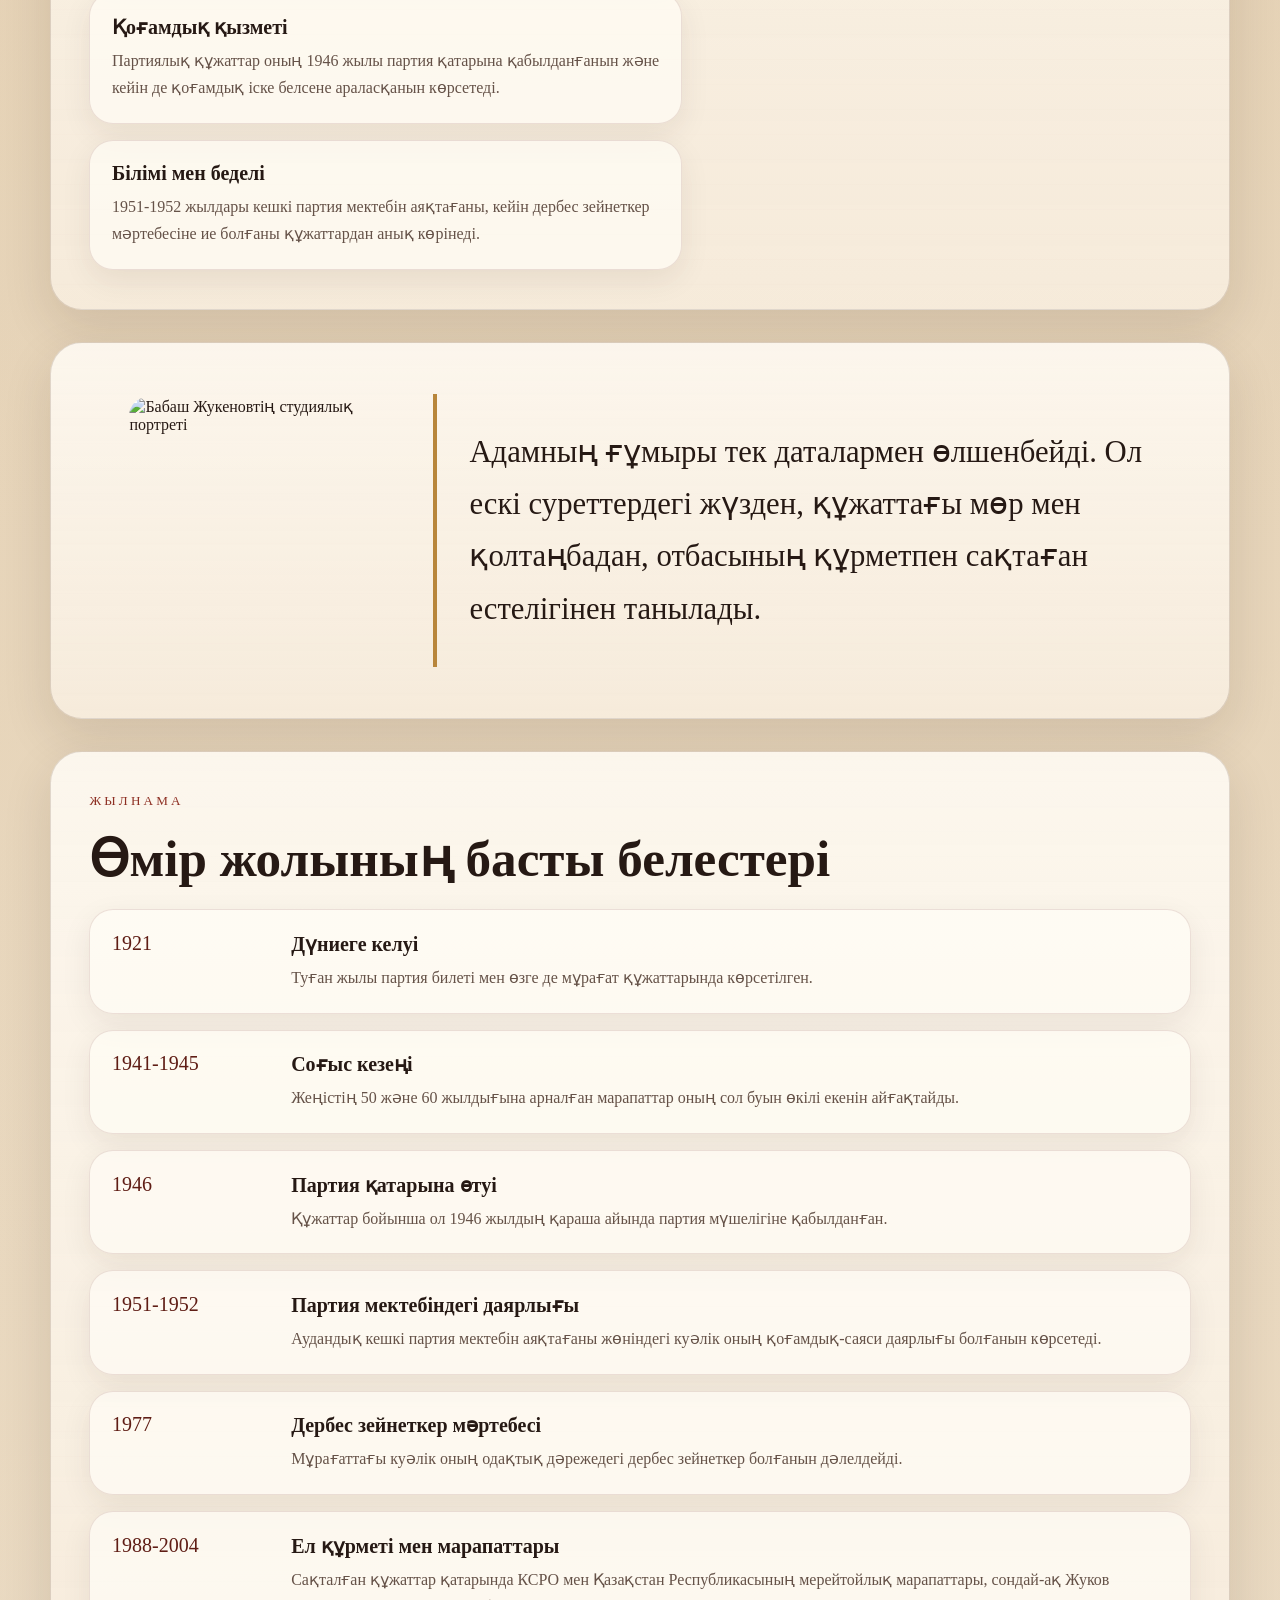
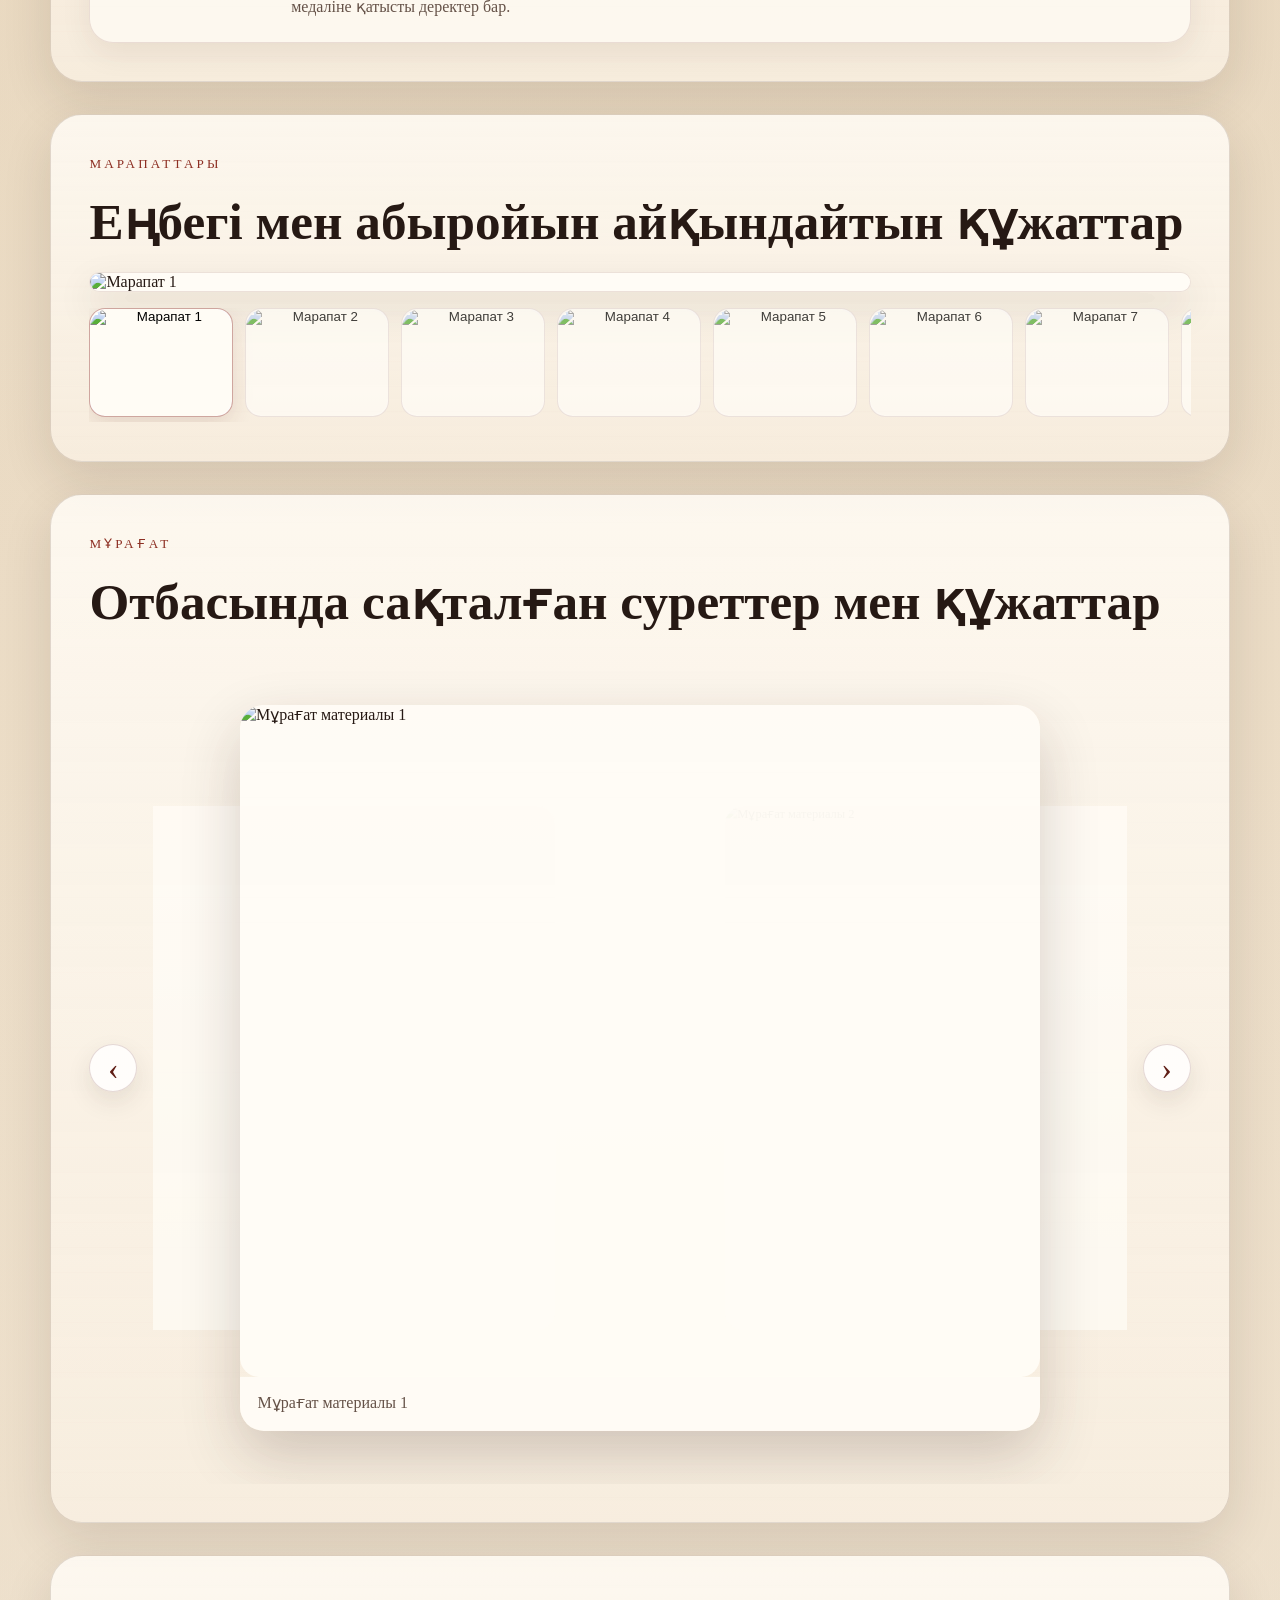
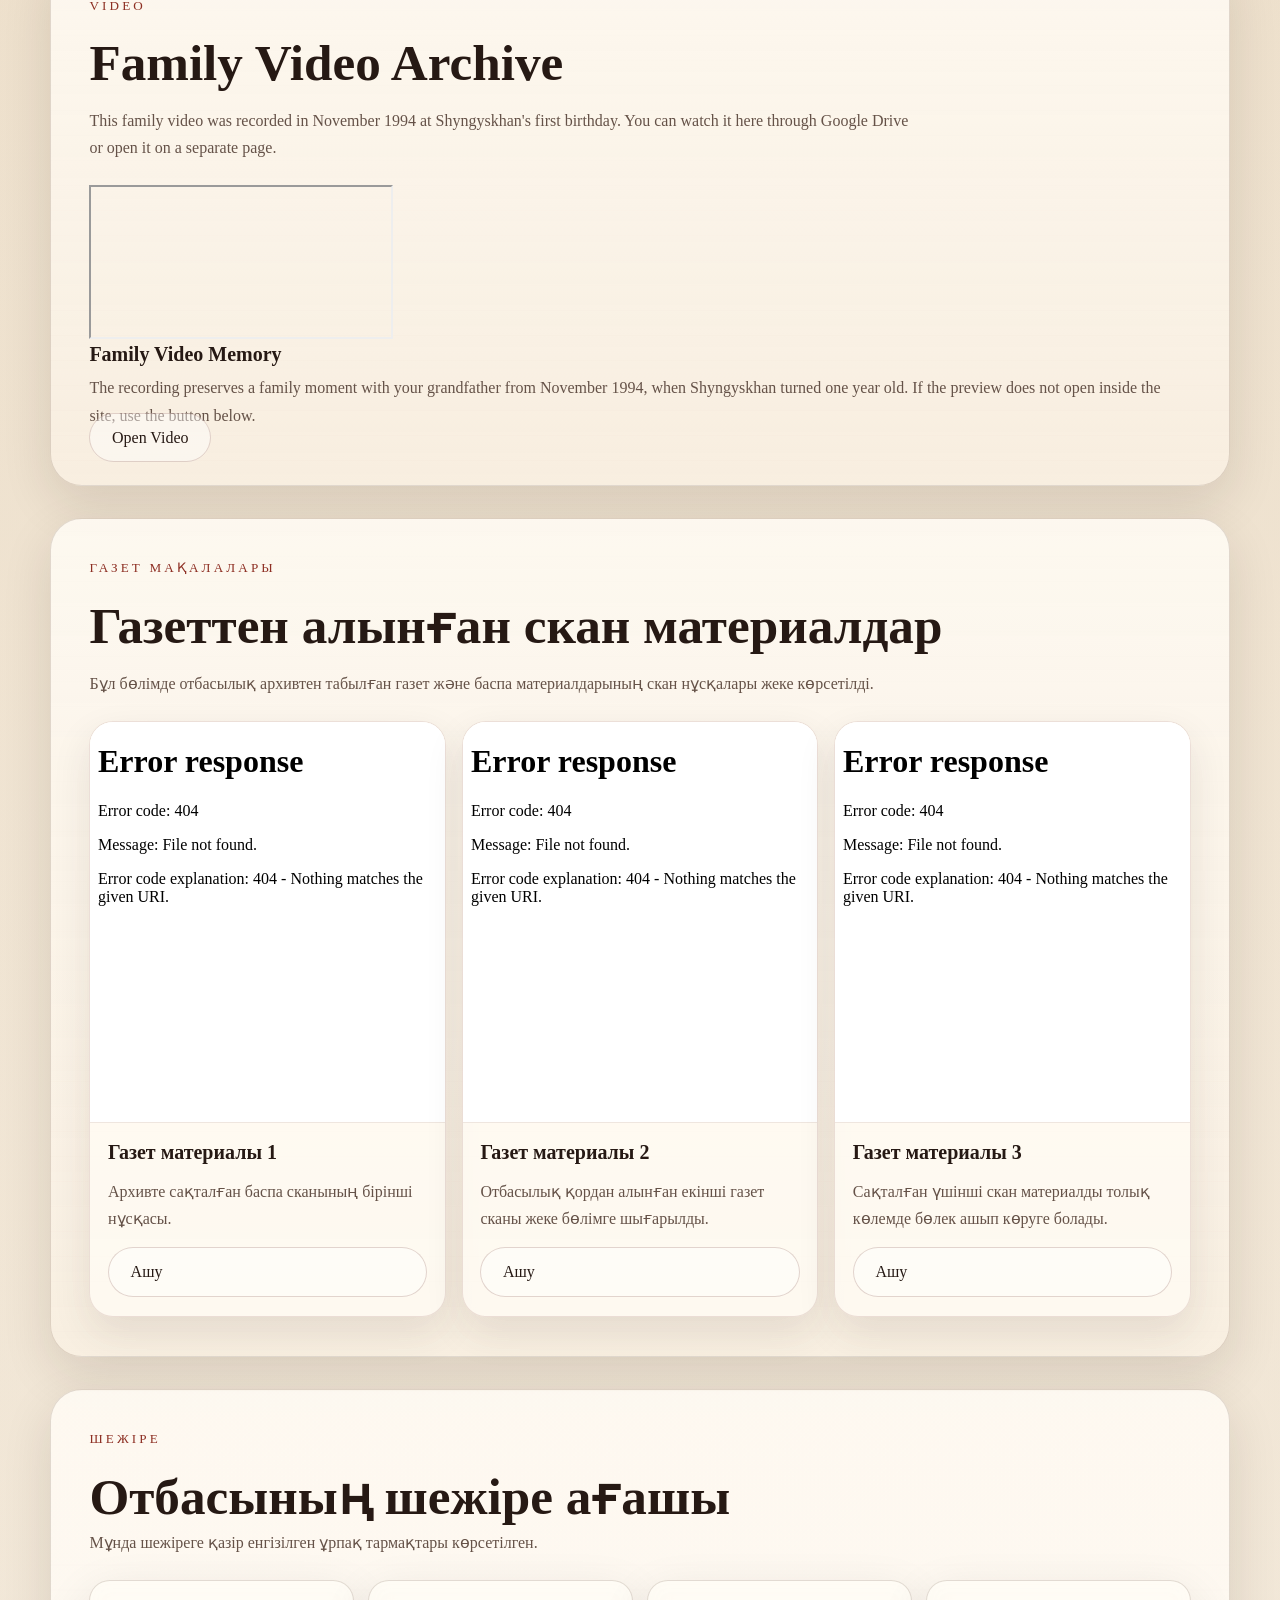
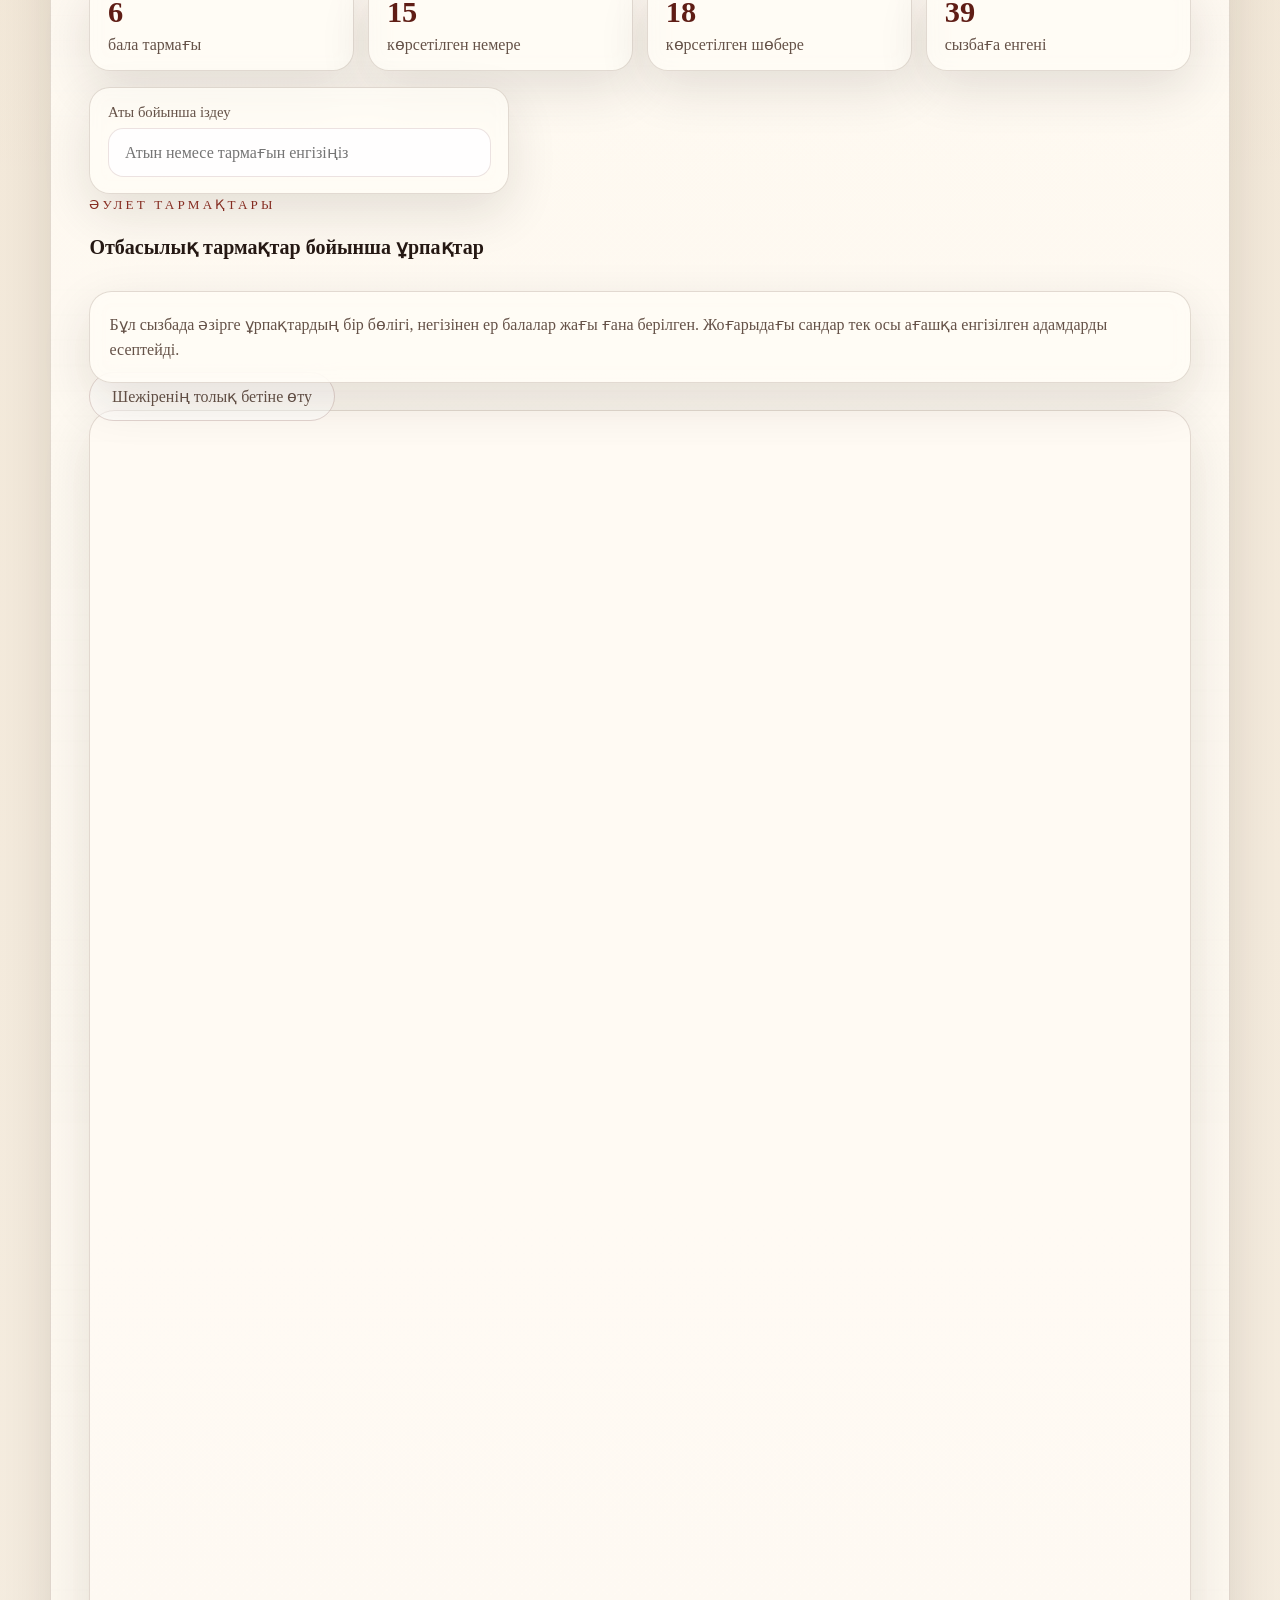
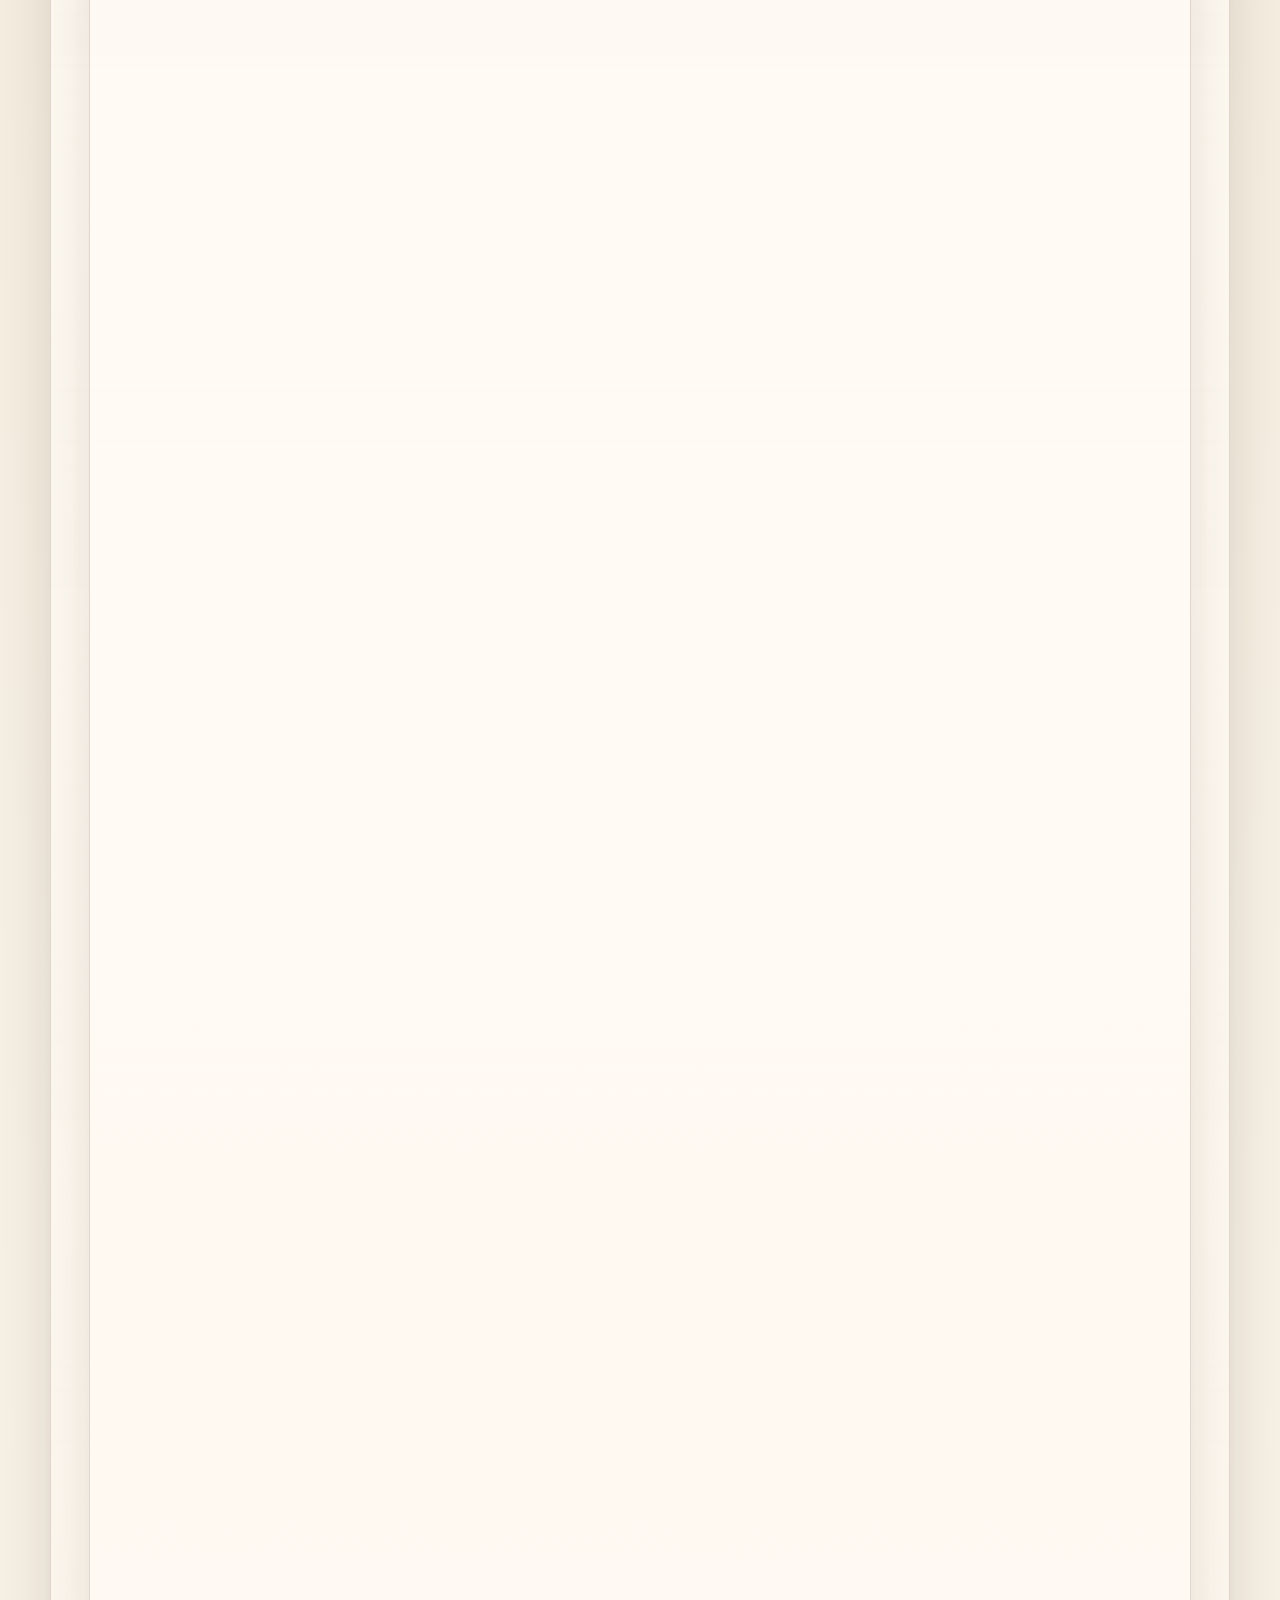
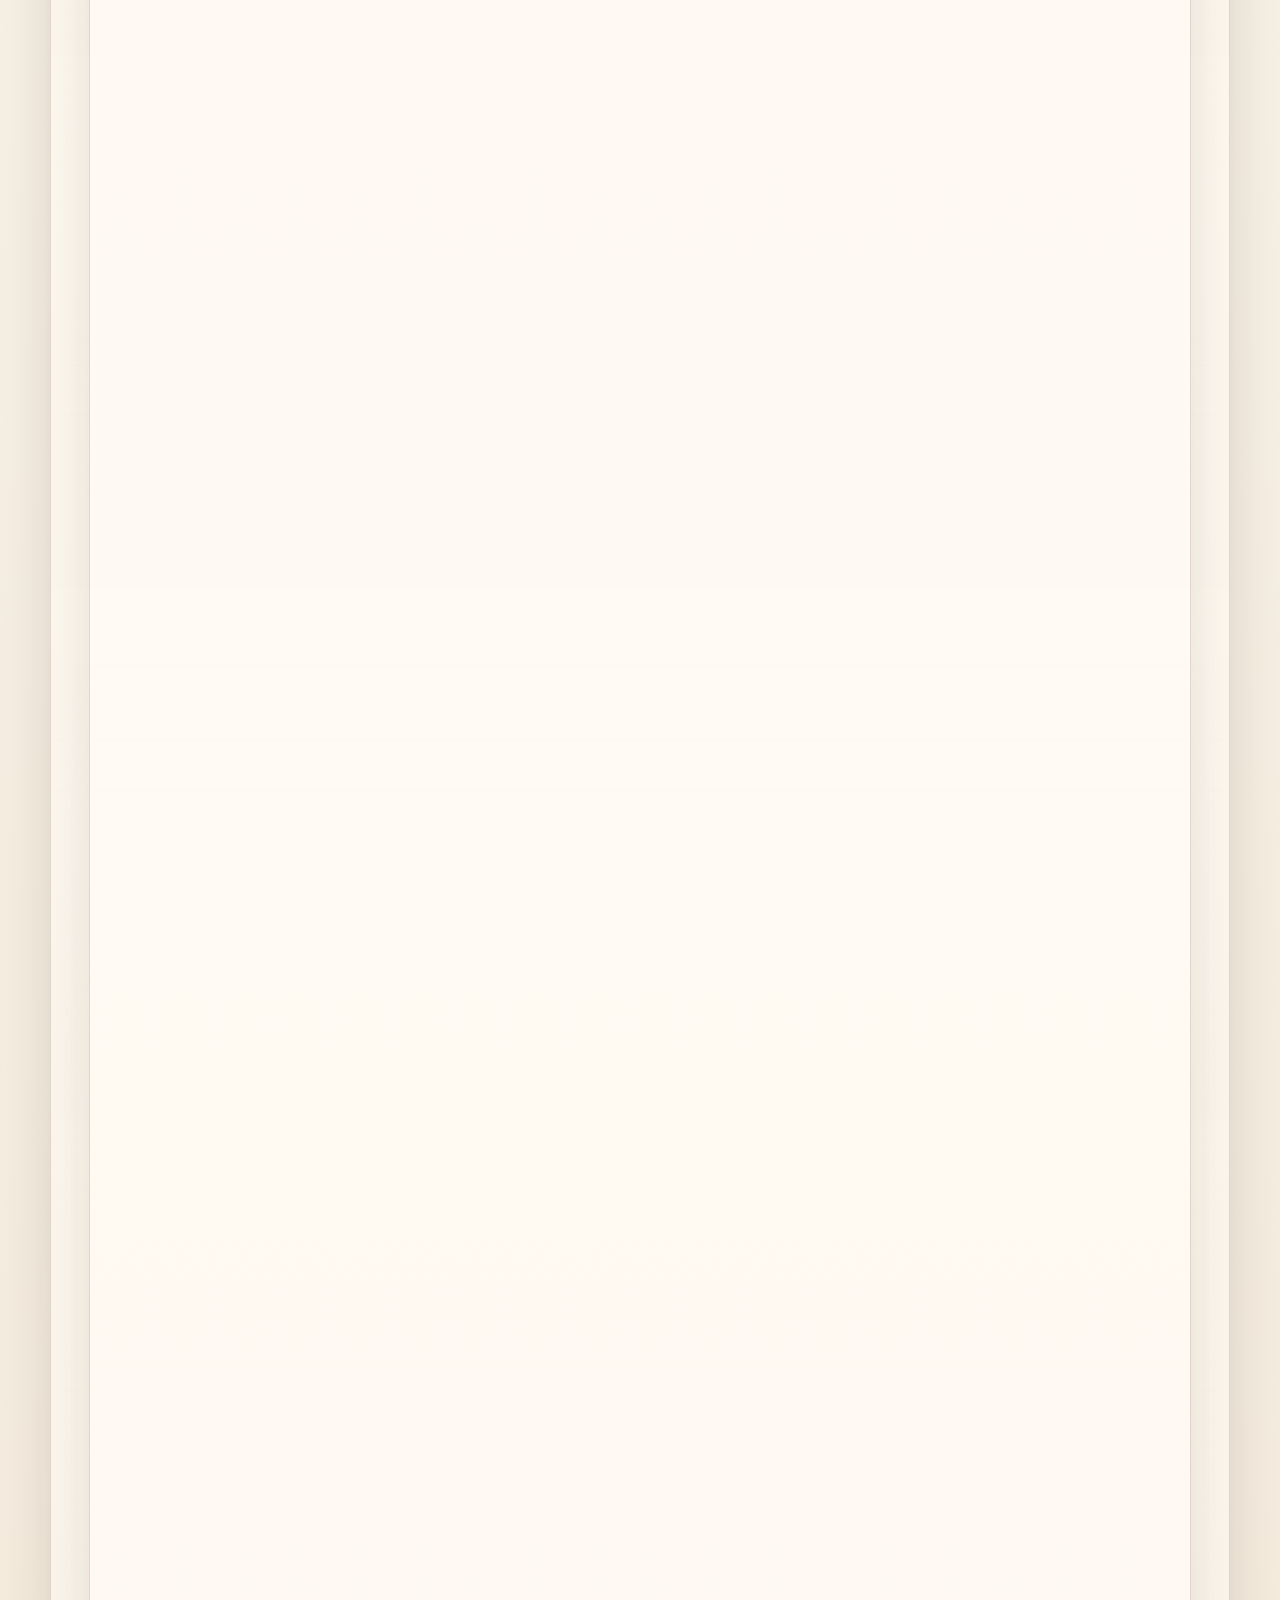
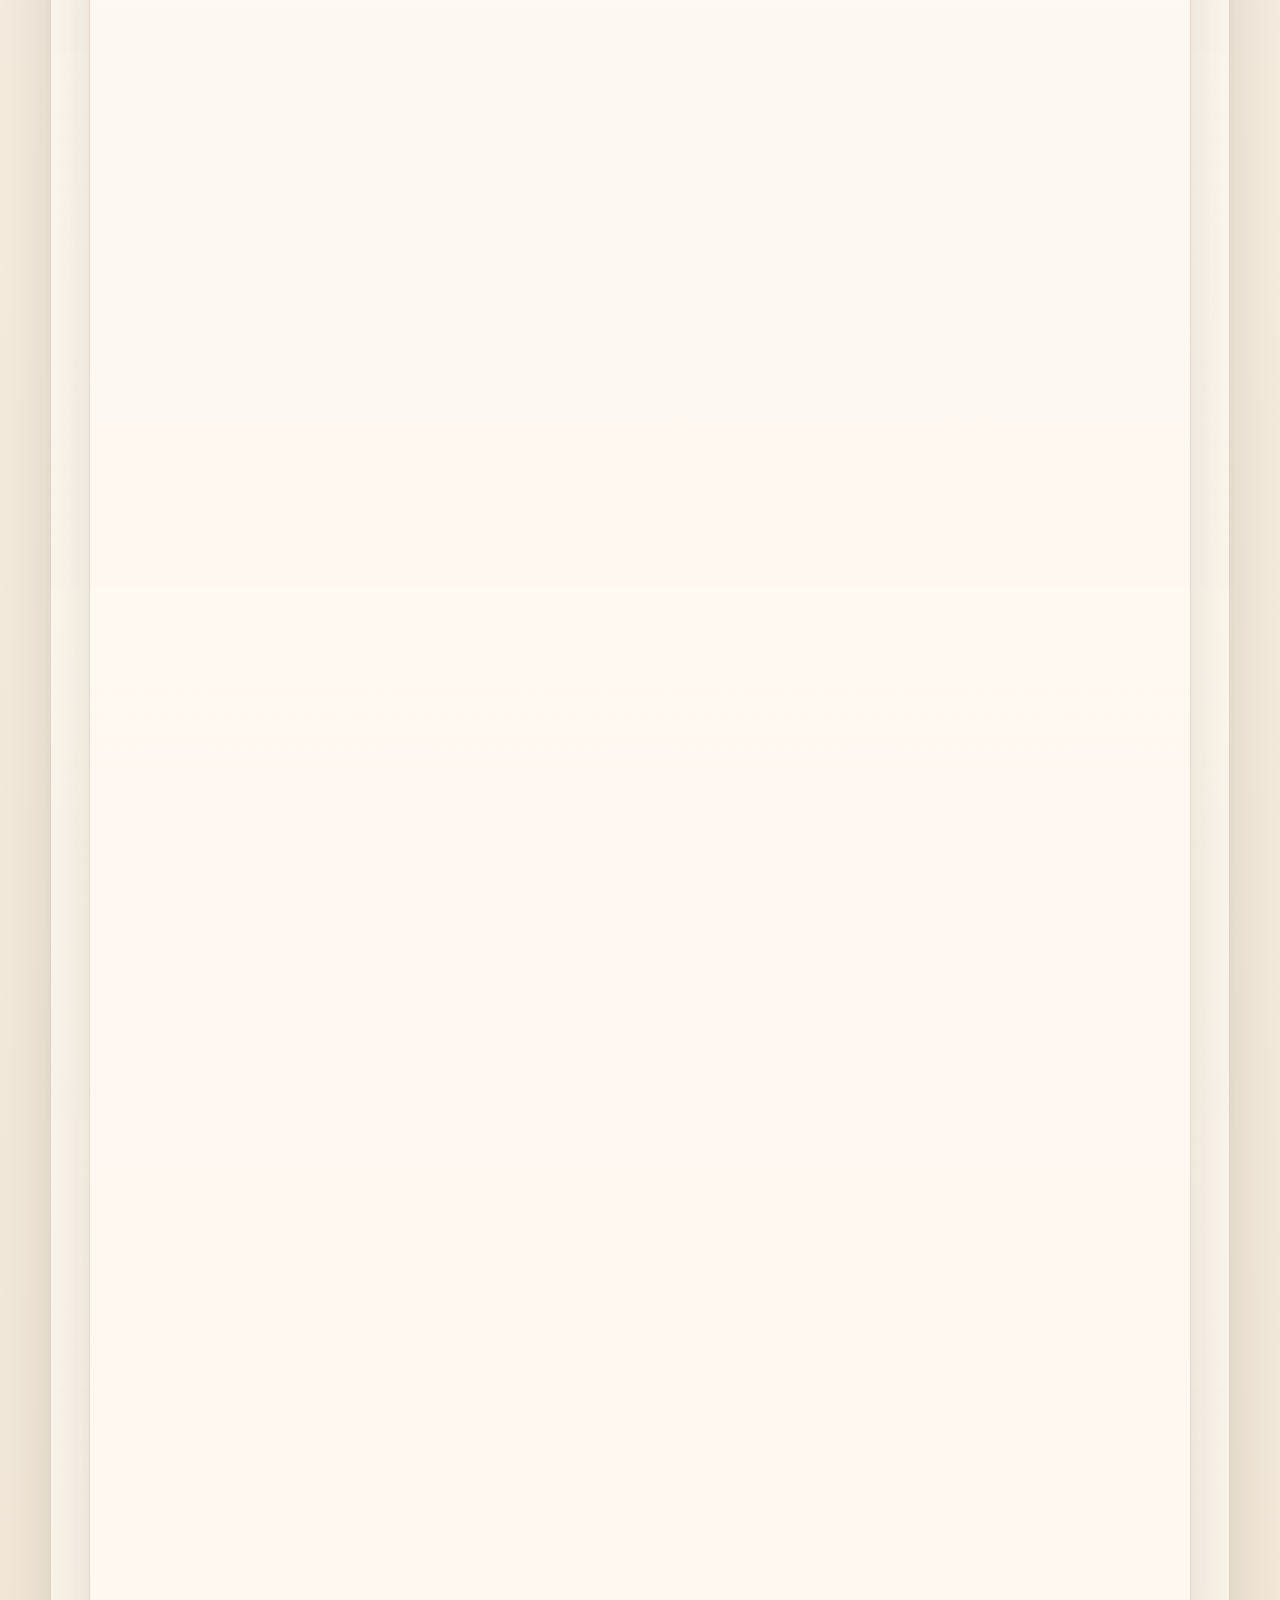
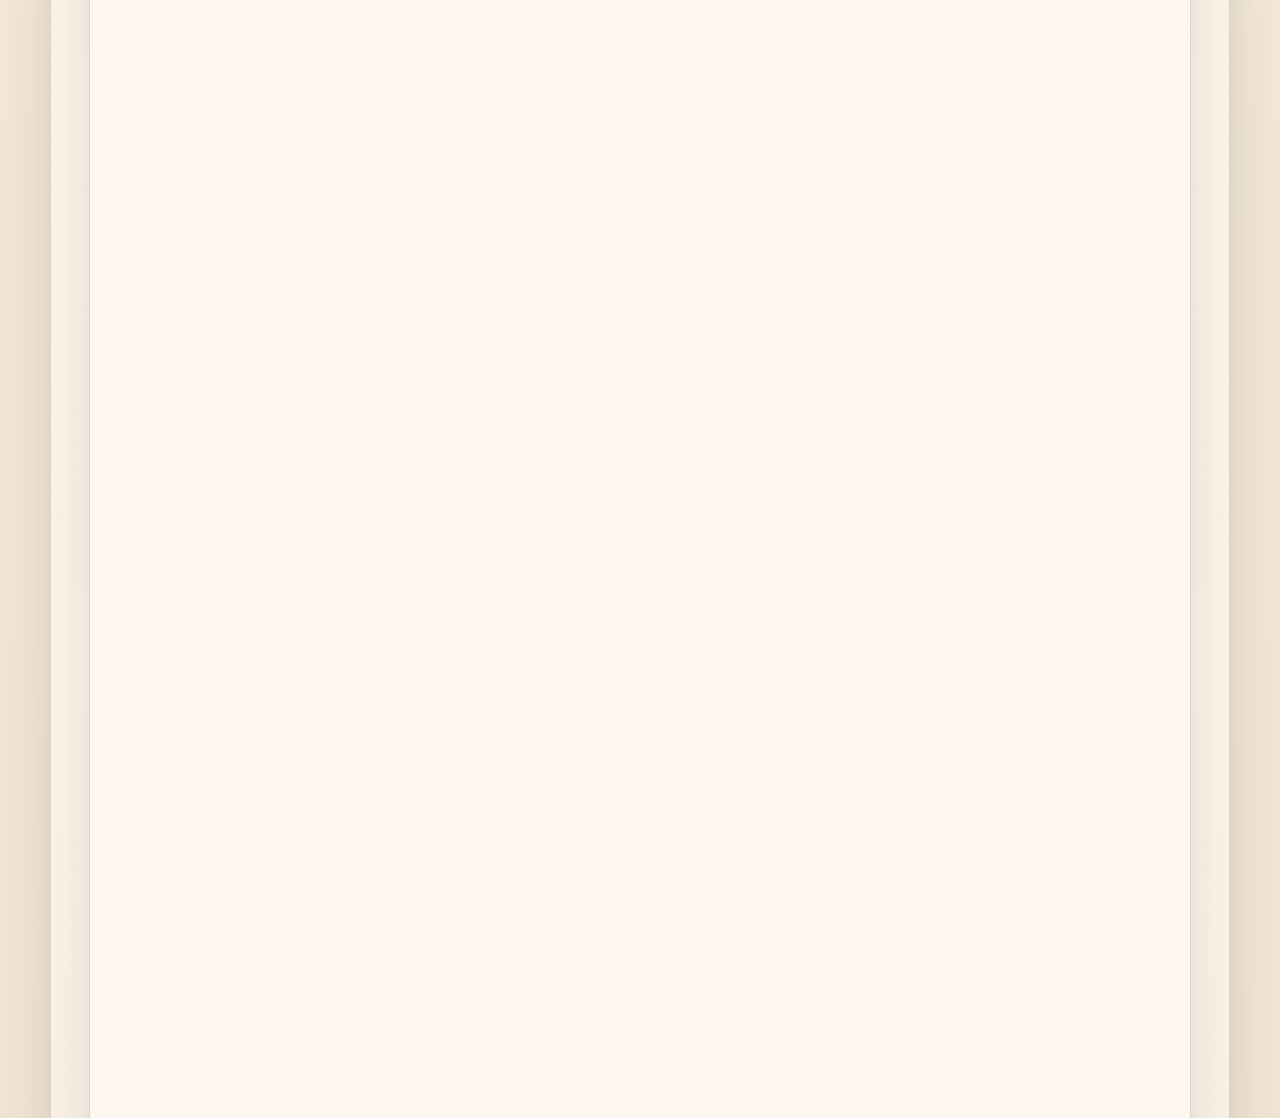
==== commit 7e97be0c: "Update video text and extend family tree" ====
--- a/index.html
+++ b/index.html
@@ -396,6 +396,38 @@
 
       </section>
 
+      <section class="section video-section" id="video-memory">
+        <div class="section-heading">
+          <p class="eyebrow">Video</p>
+          <h2>Family Video Archive</h2>
+          <p class="section-lead">
+            This family video was recorded in November 1994 at Shyngyskhan's
+            first birthday. You can watch it here through Google Drive or open
+            it on a separate page.
+          </p>
+        </div>
+
+        <div class="video-card">
+          <div class="video-frame">
+            <iframe
+              src="https://drive.google.com/file/d/1F3daoDNM3MMtN7v6ghRGpqk9Ydas_r_1/preview"
+              title="Family video memory"
+              allow="autoplay"
+              loading="lazy"
+            ></iframe>
+          </div>
+          <div class="video-card__body">
+            <h3>Family Video Memory</h3>
+            <p>
+              The recording preserves a family moment with your grandfather from
+              November 1994, when Shyngyskhan turned one year old. If the preview
+              does not open inside the site, use the button below.
+            </p>
+            <a class="button button-secondary" href="https://drive.google.com/file/d/1F3daoDNM3MMtN7v6ghRGpqk9Ydas_r_1/view?usp=sharing" target="_blank" rel="noopener noreferrer">Open Video</a>
+          </div>
+        </div>
+      </section>
+
       <section class="section press-section" id="press">
         <div class="section-heading">
           <p class="eyebrow">Газет мақалалары</p>
@@ -508,4 +540,3 @@
   <script src="script.js"></script>
 </body>
 </html>
-
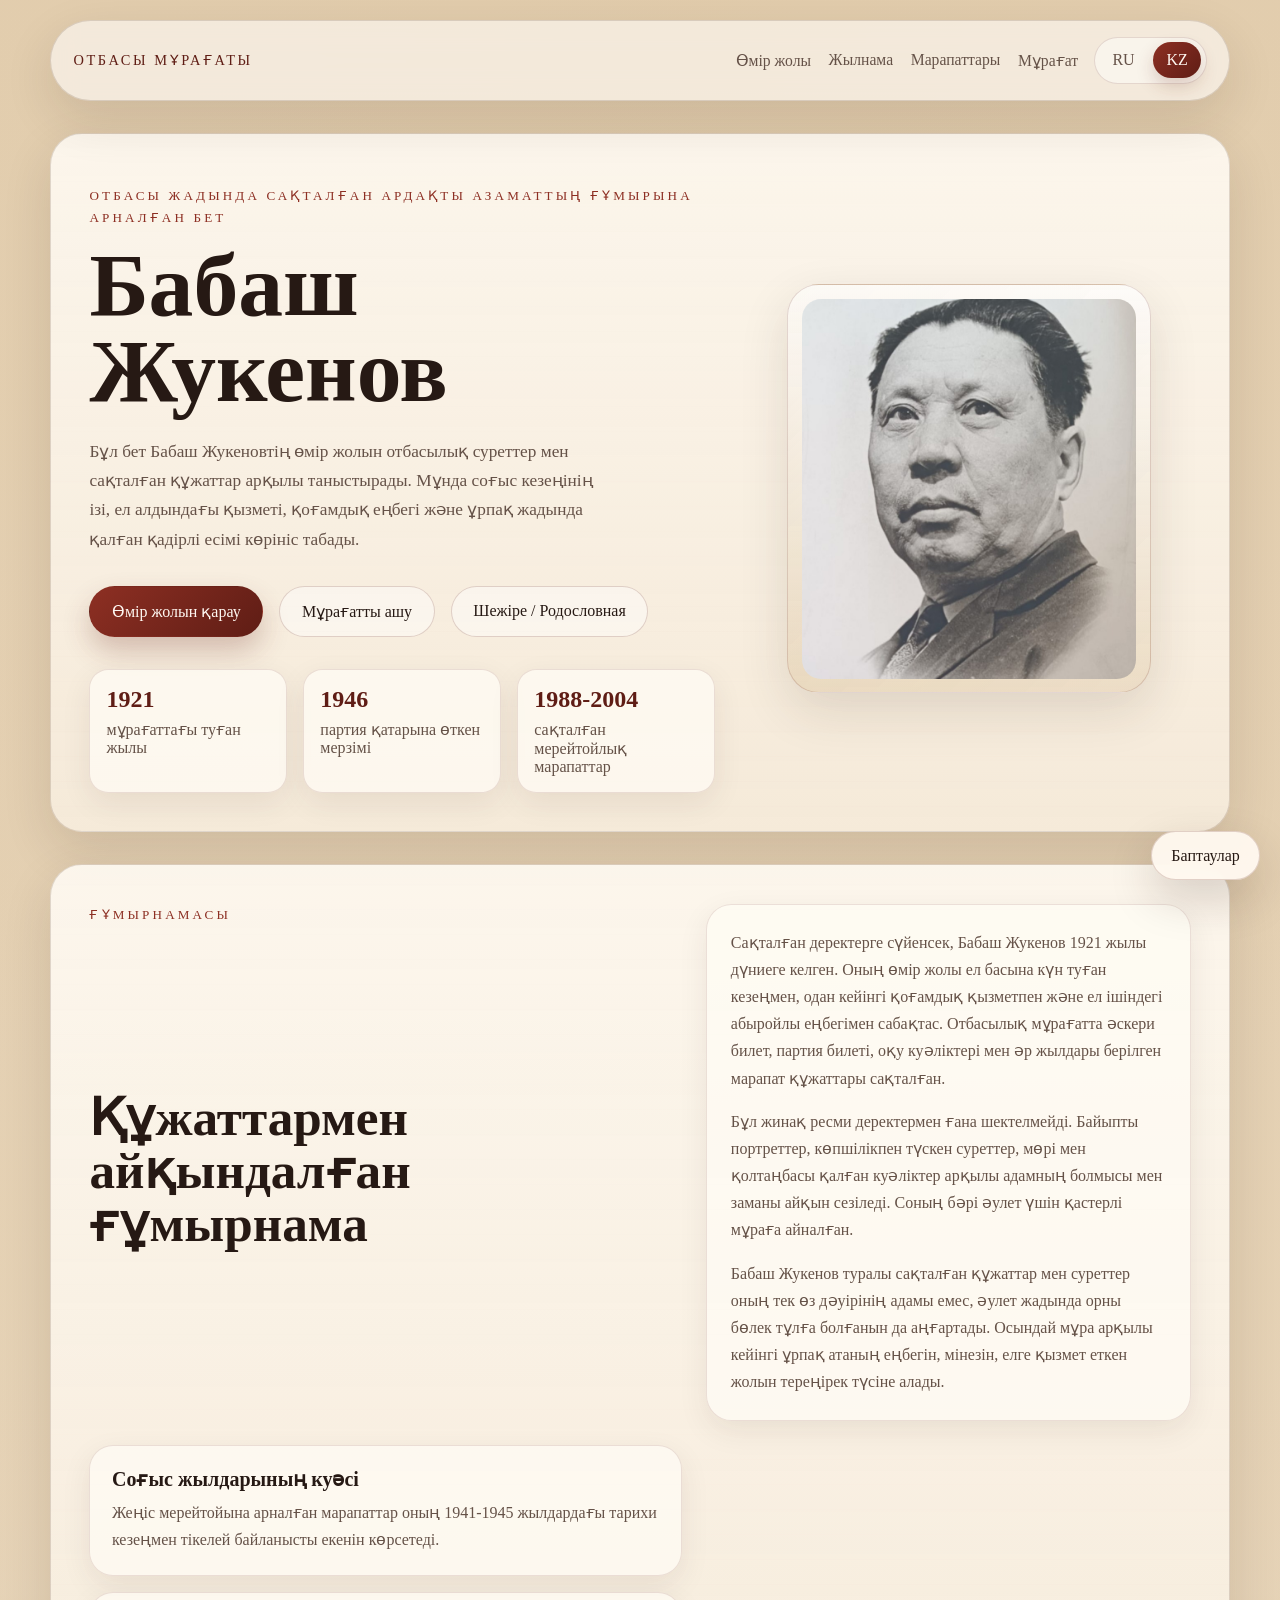
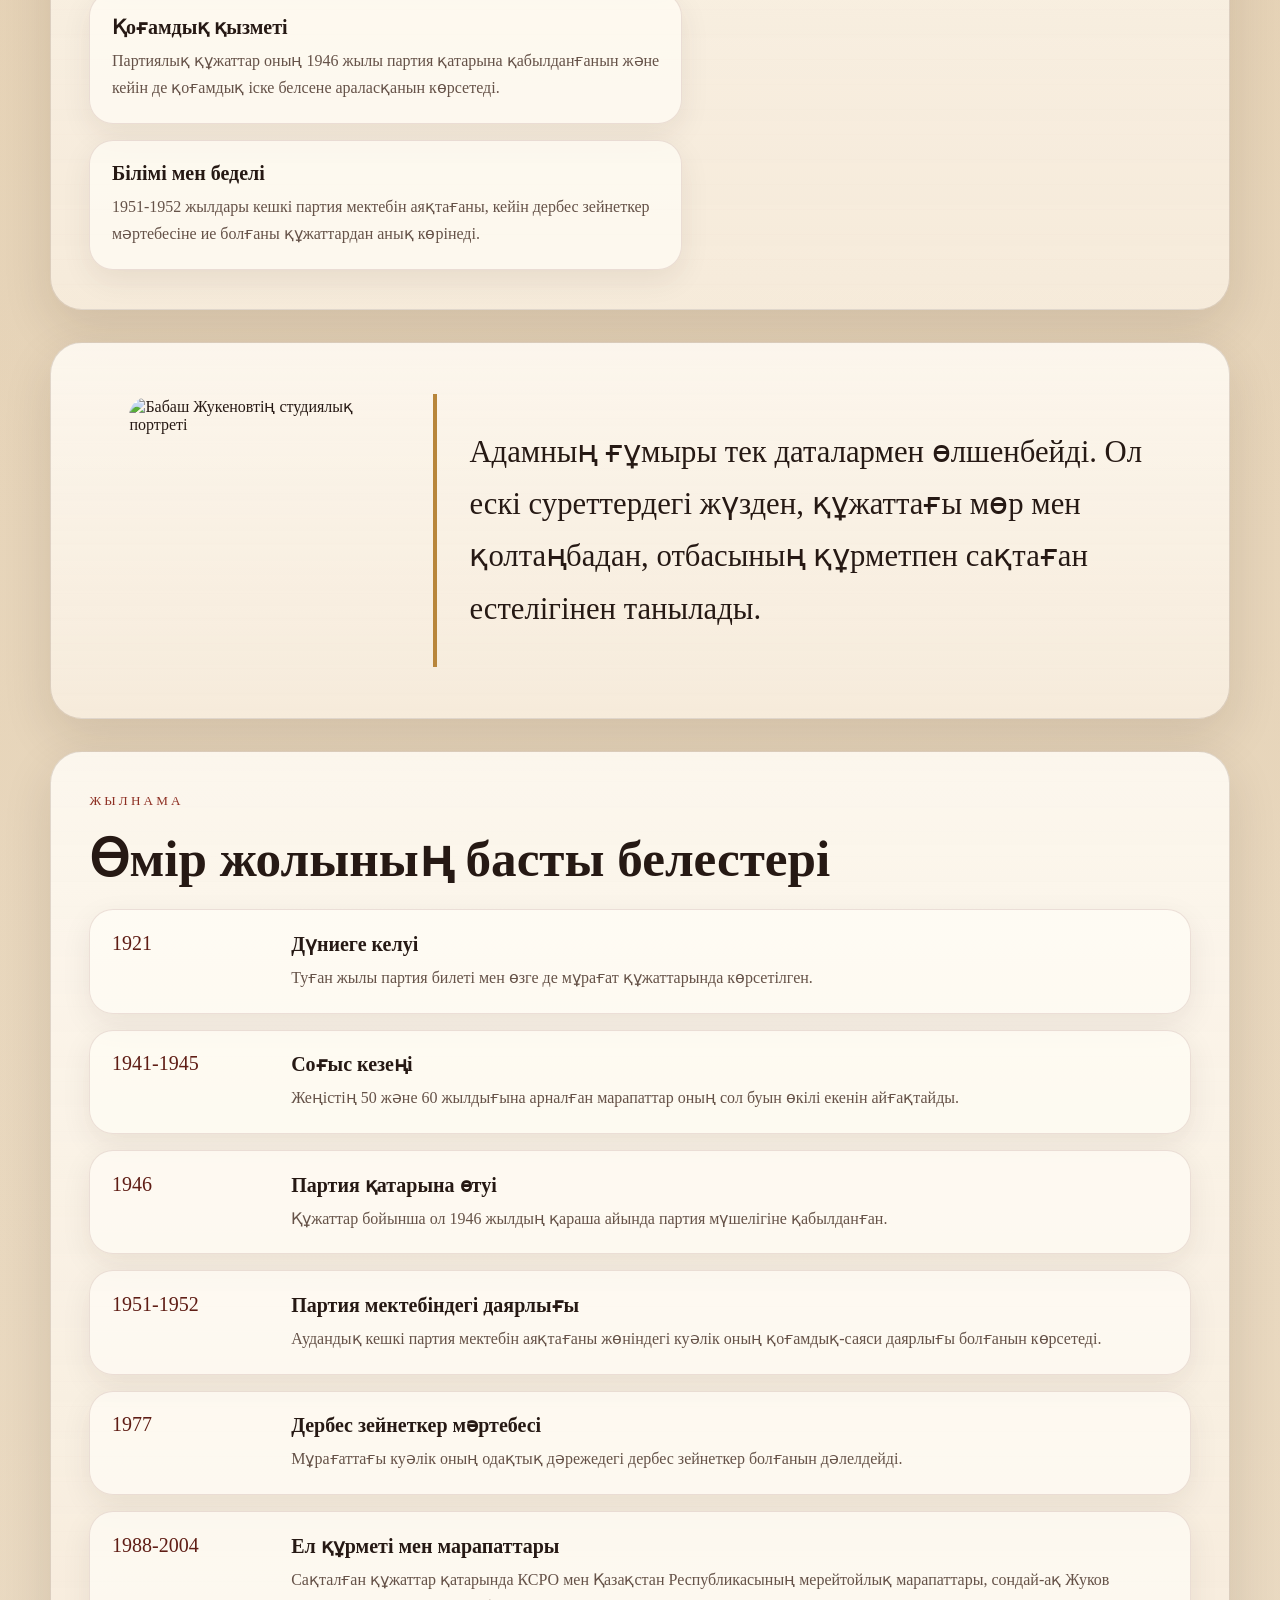
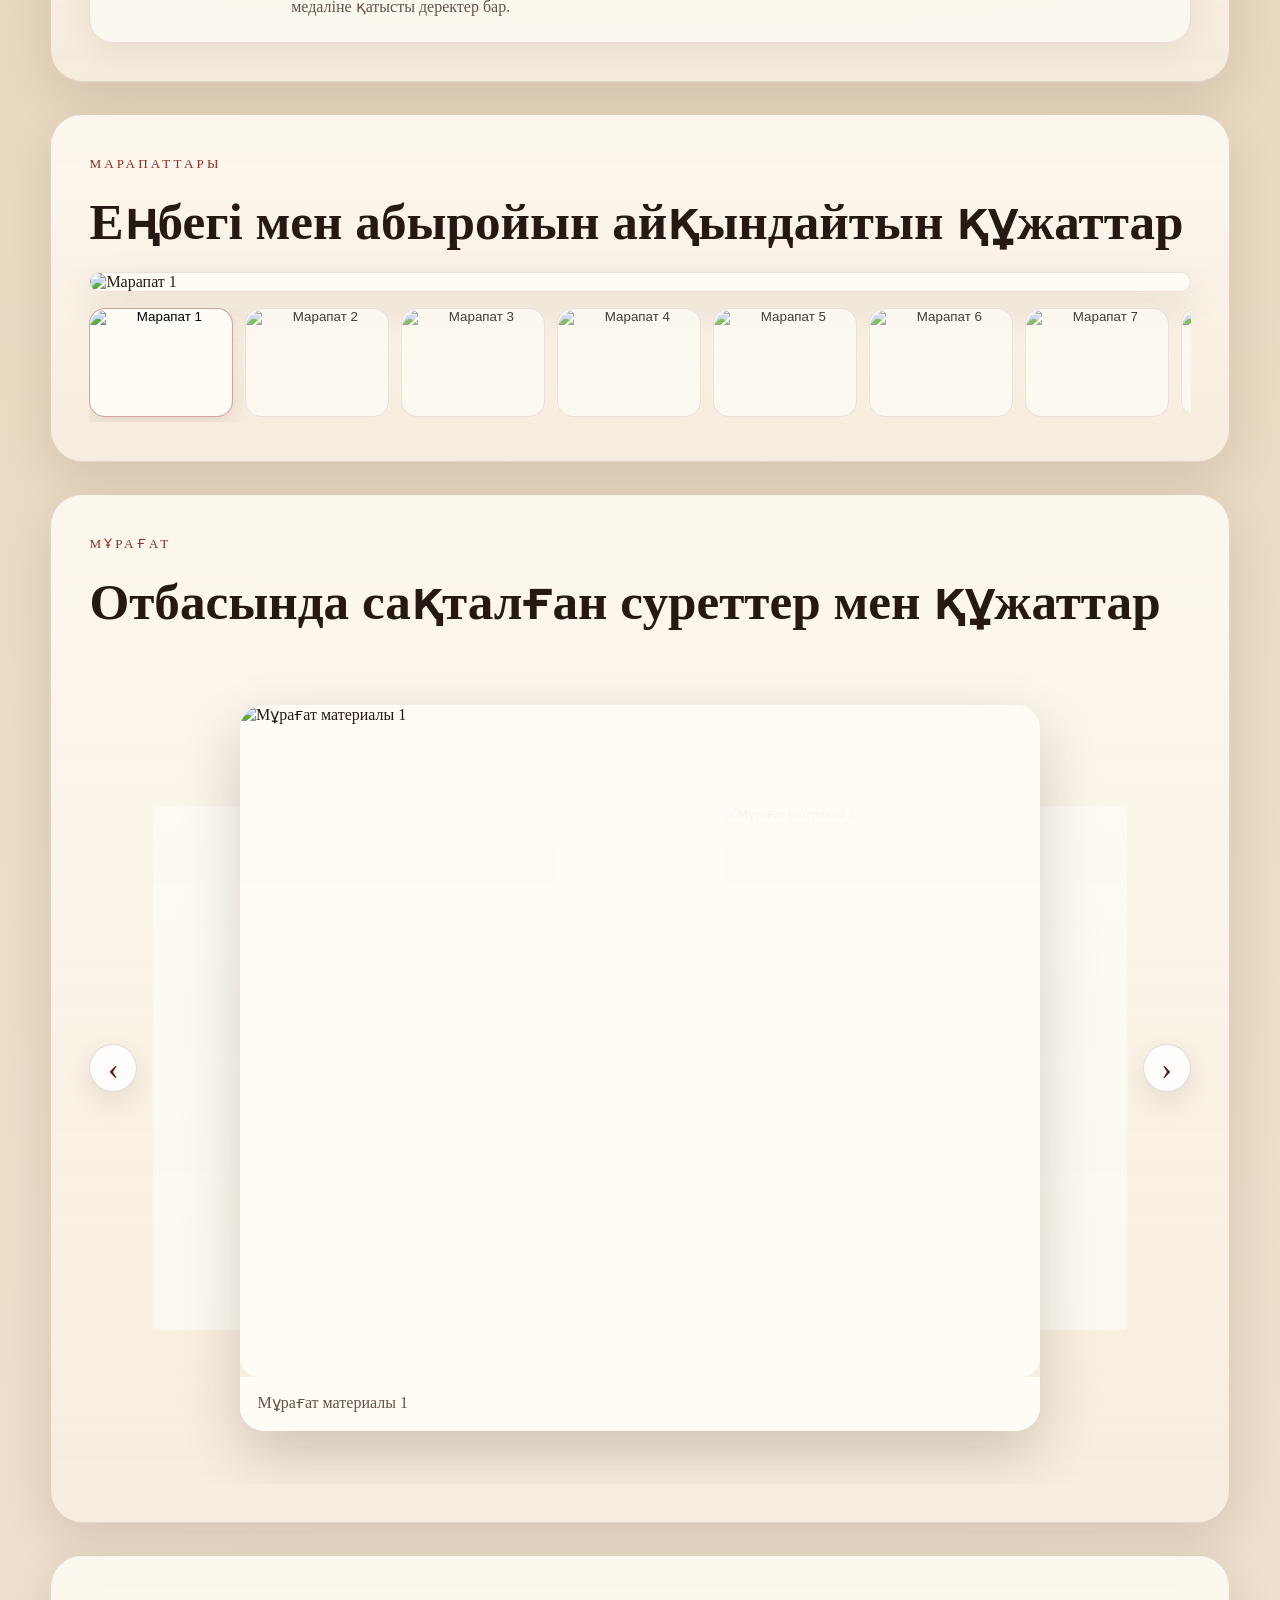
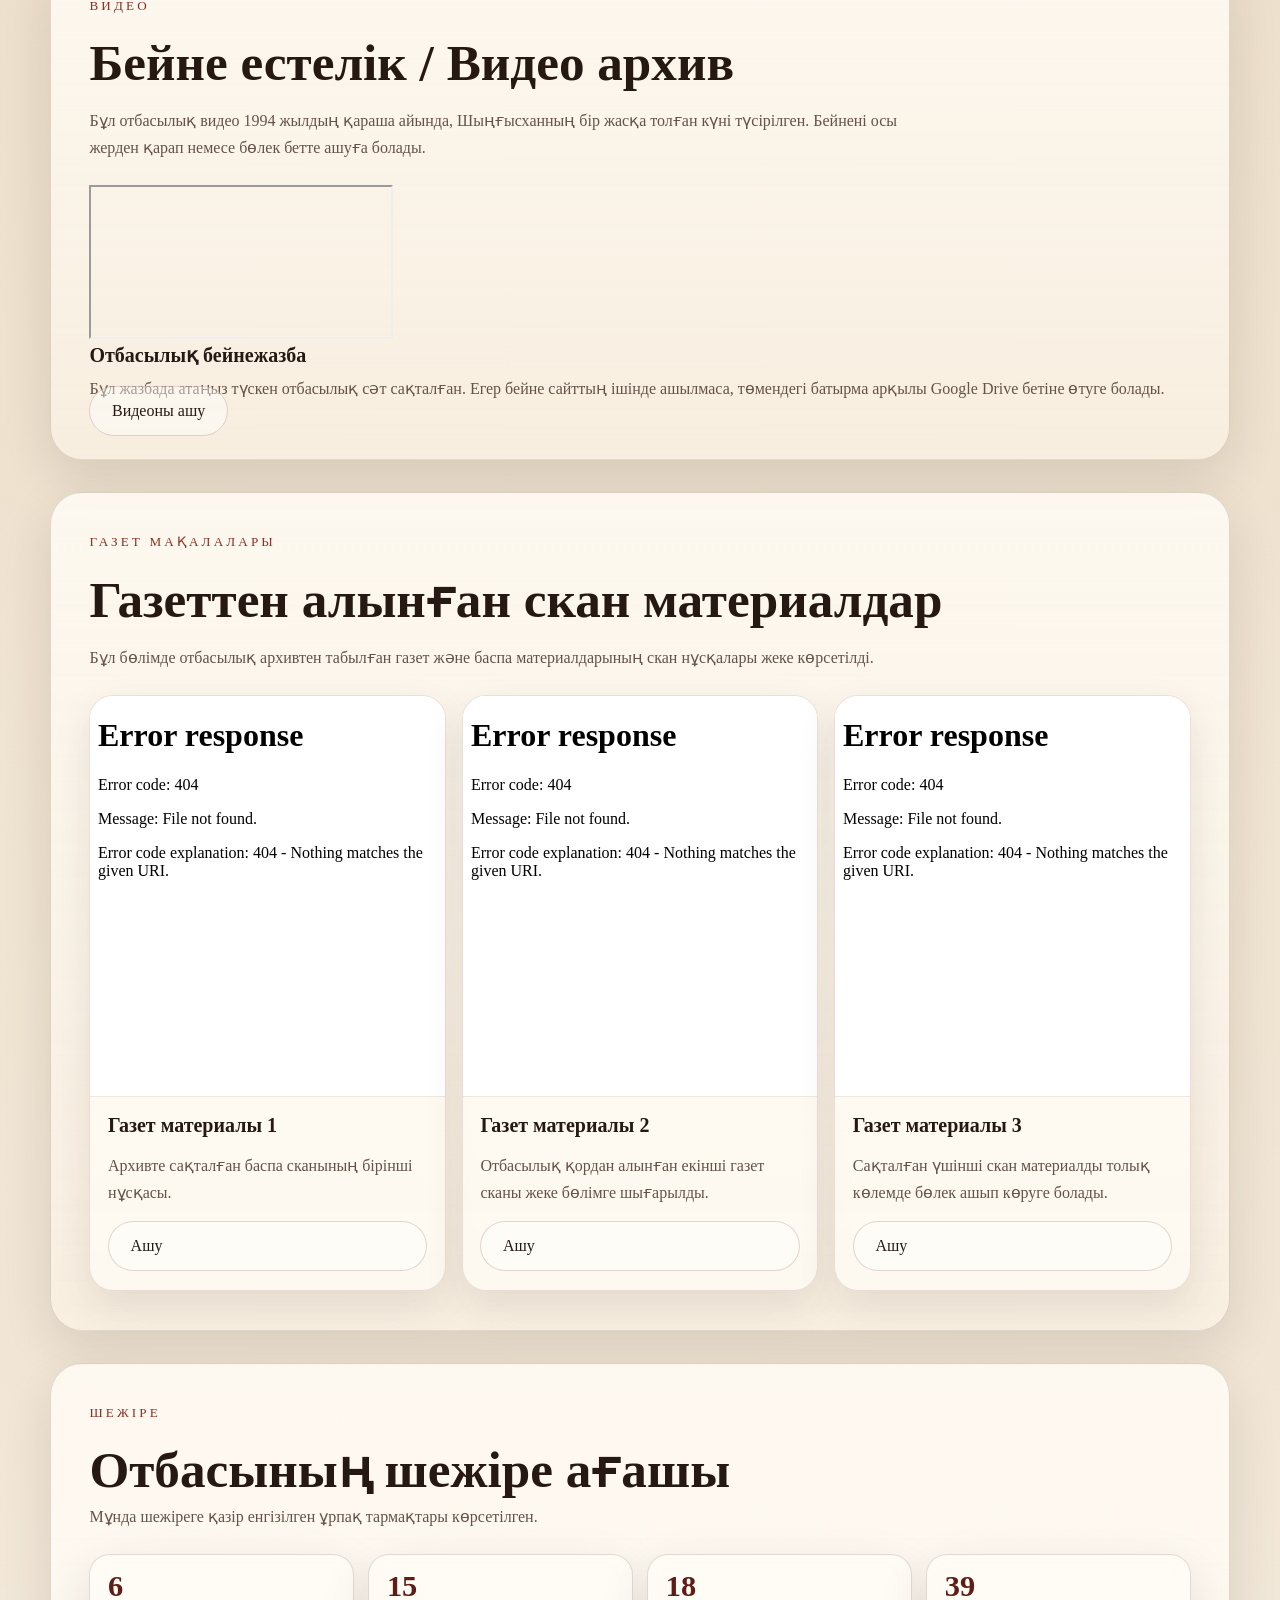
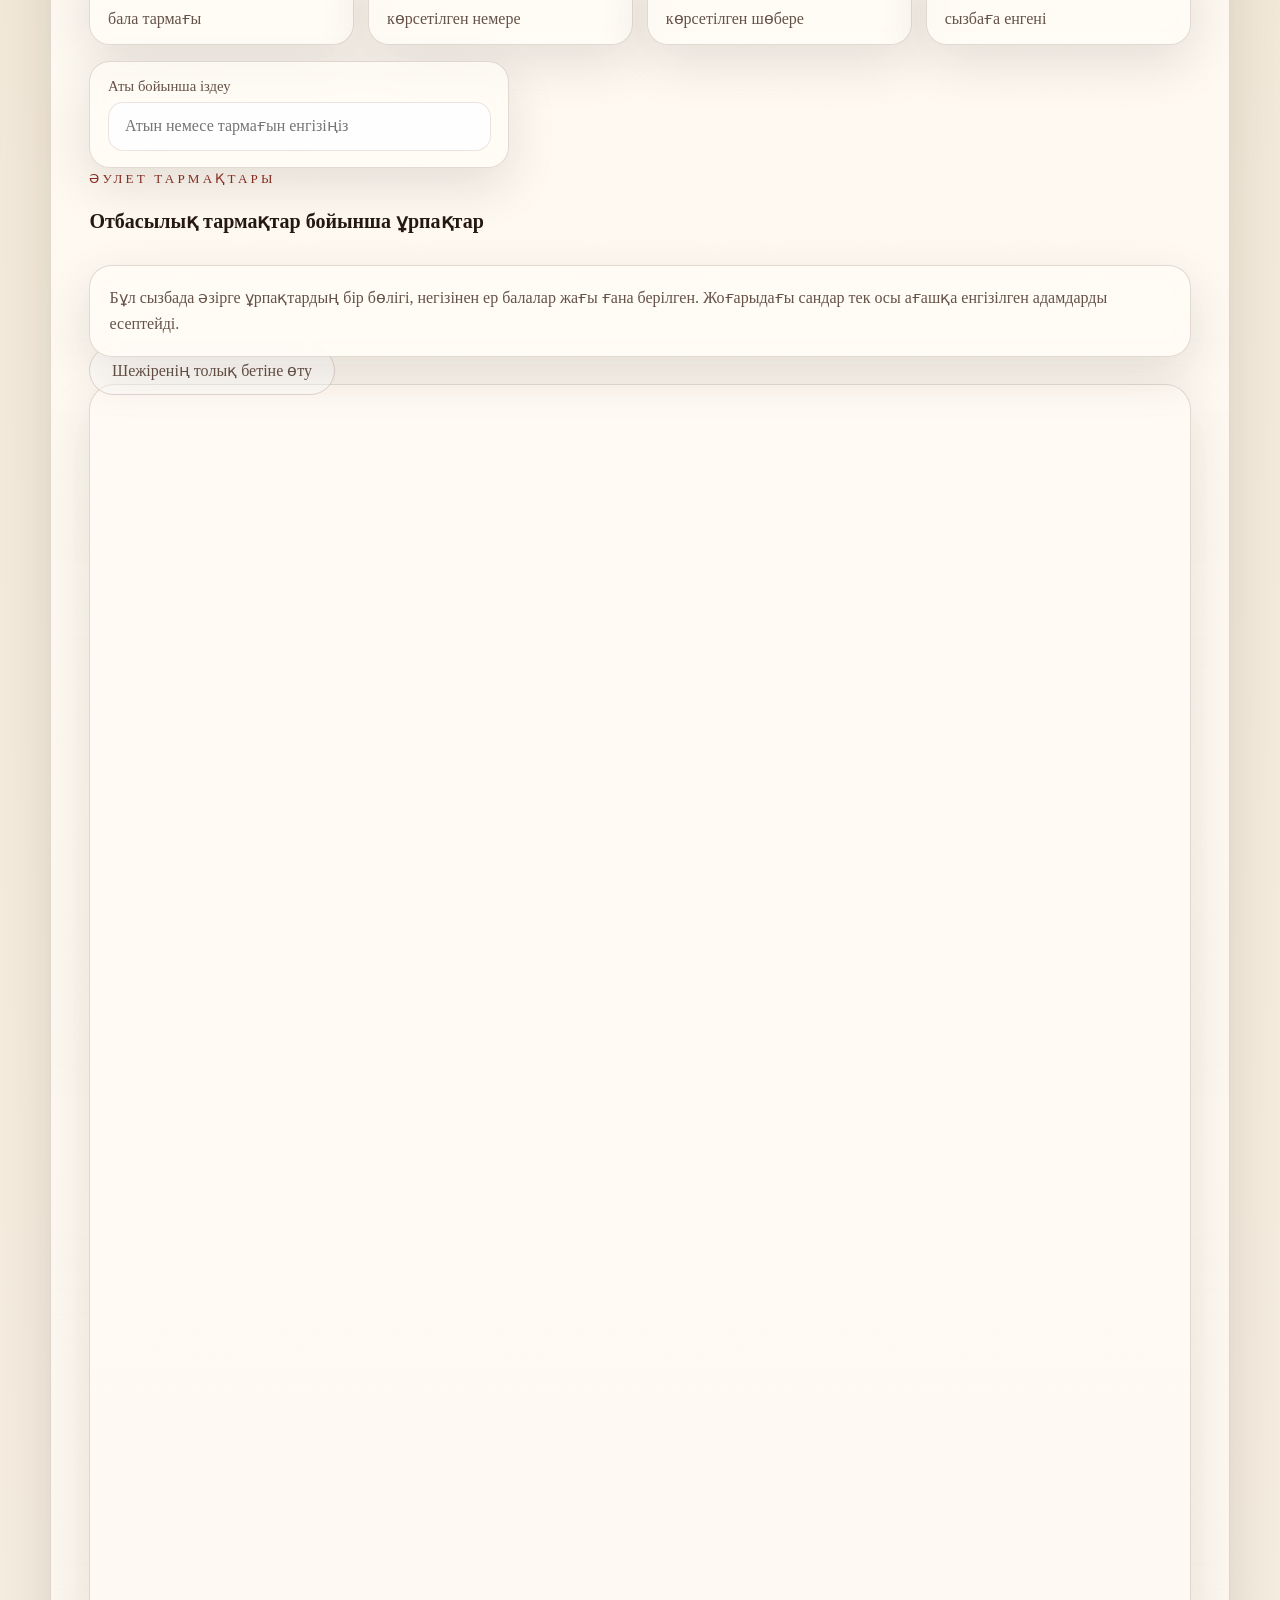
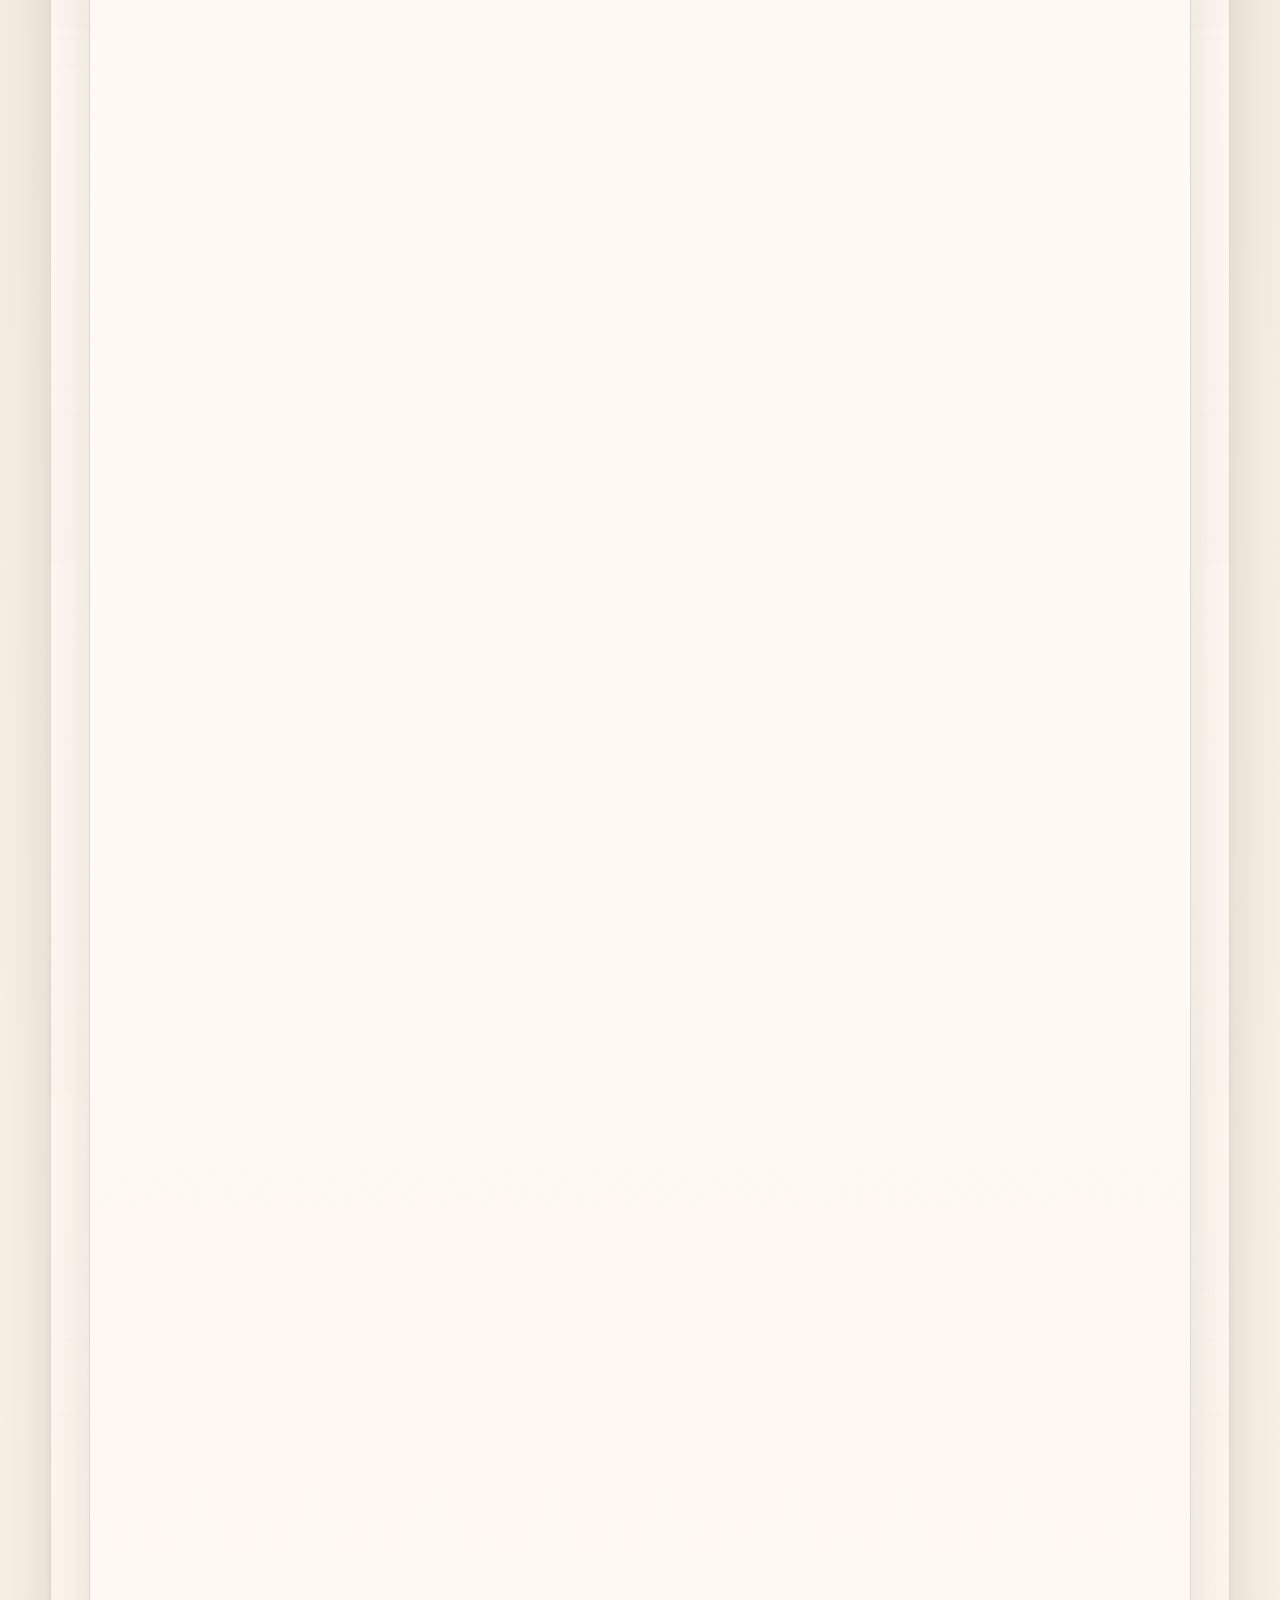
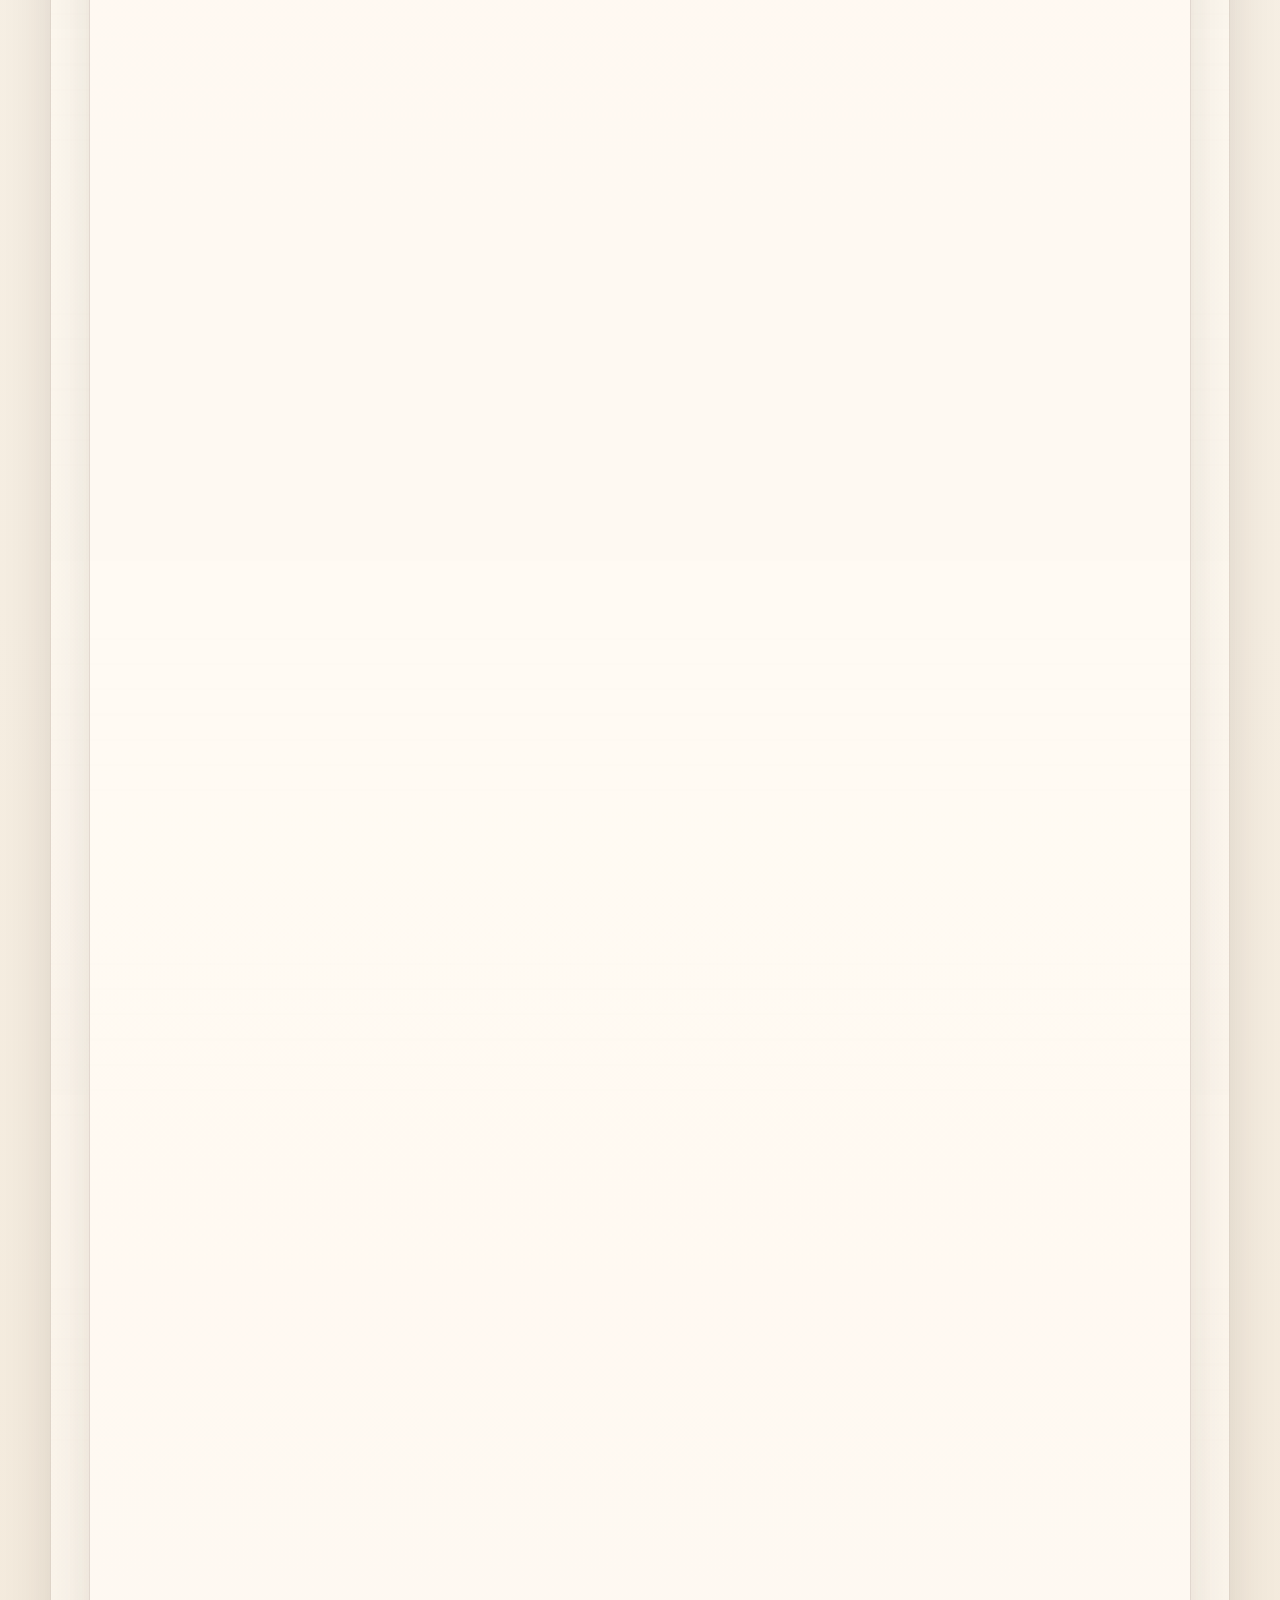
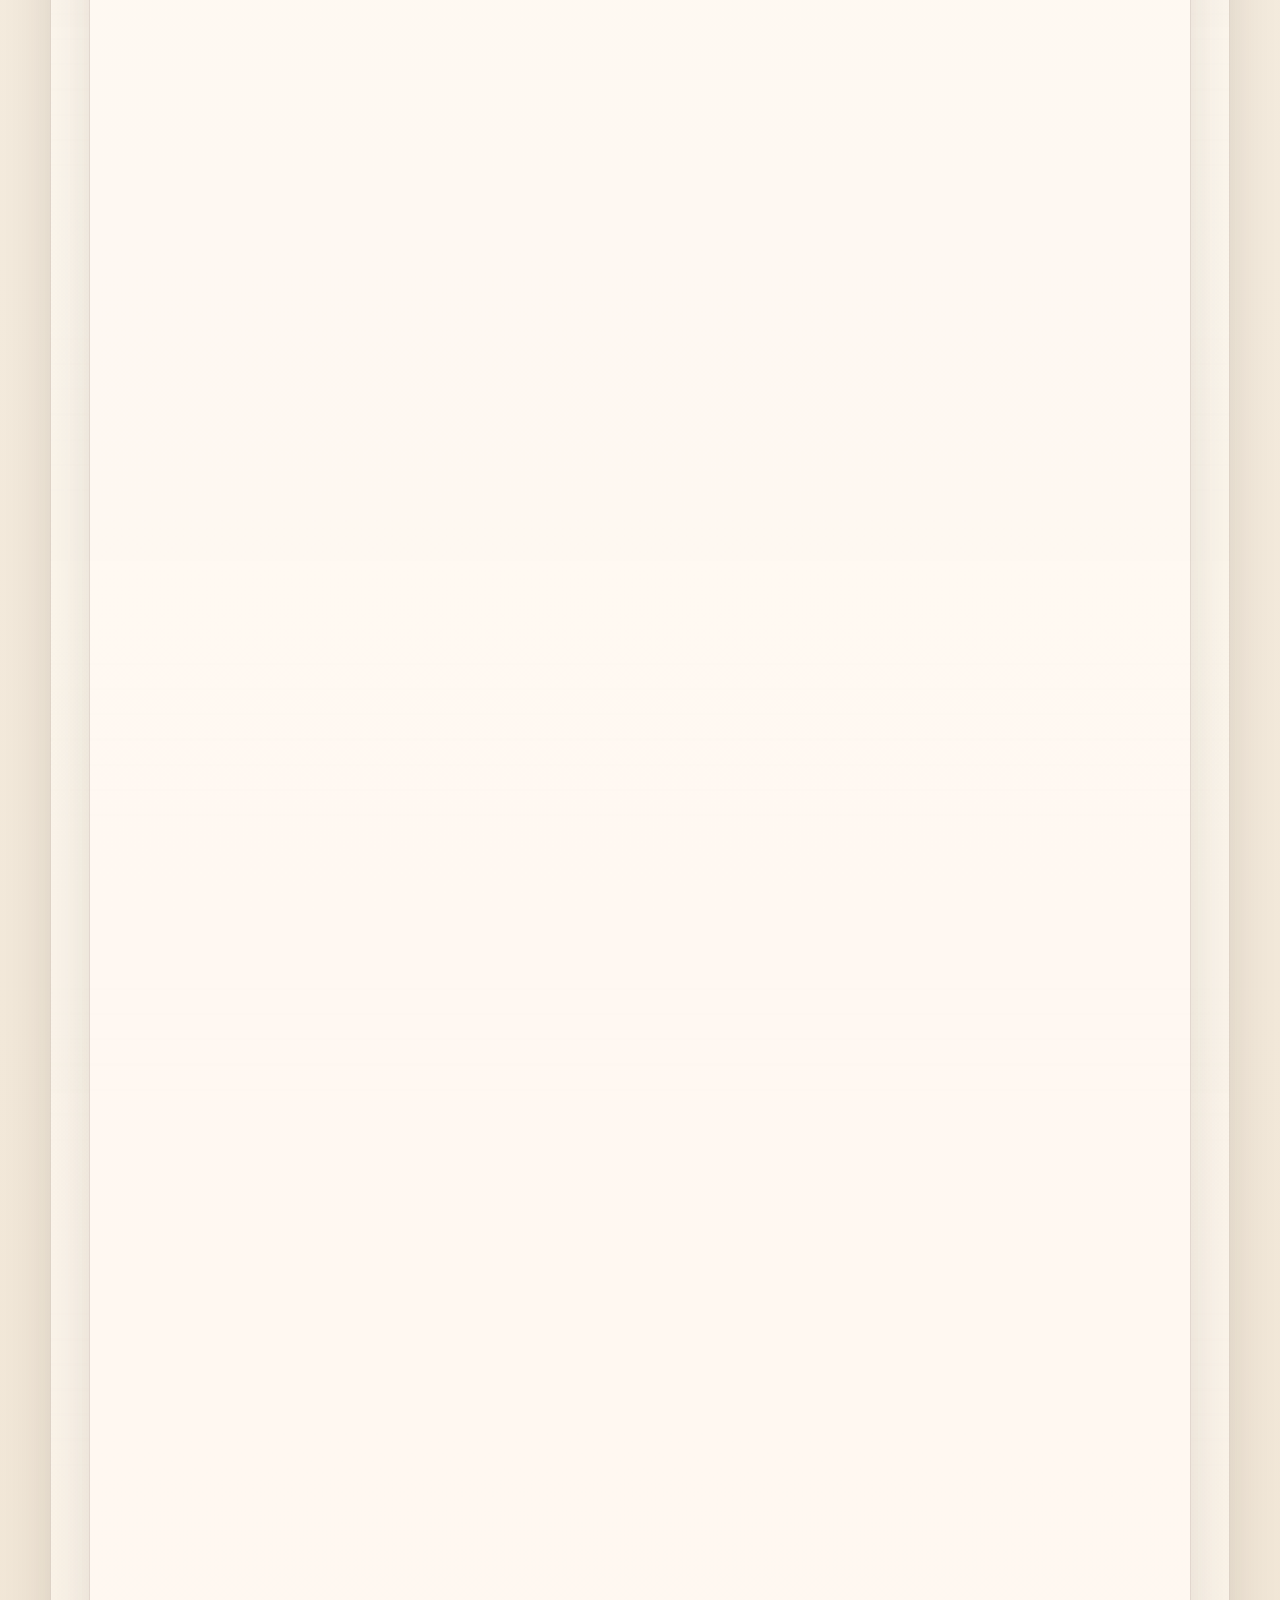
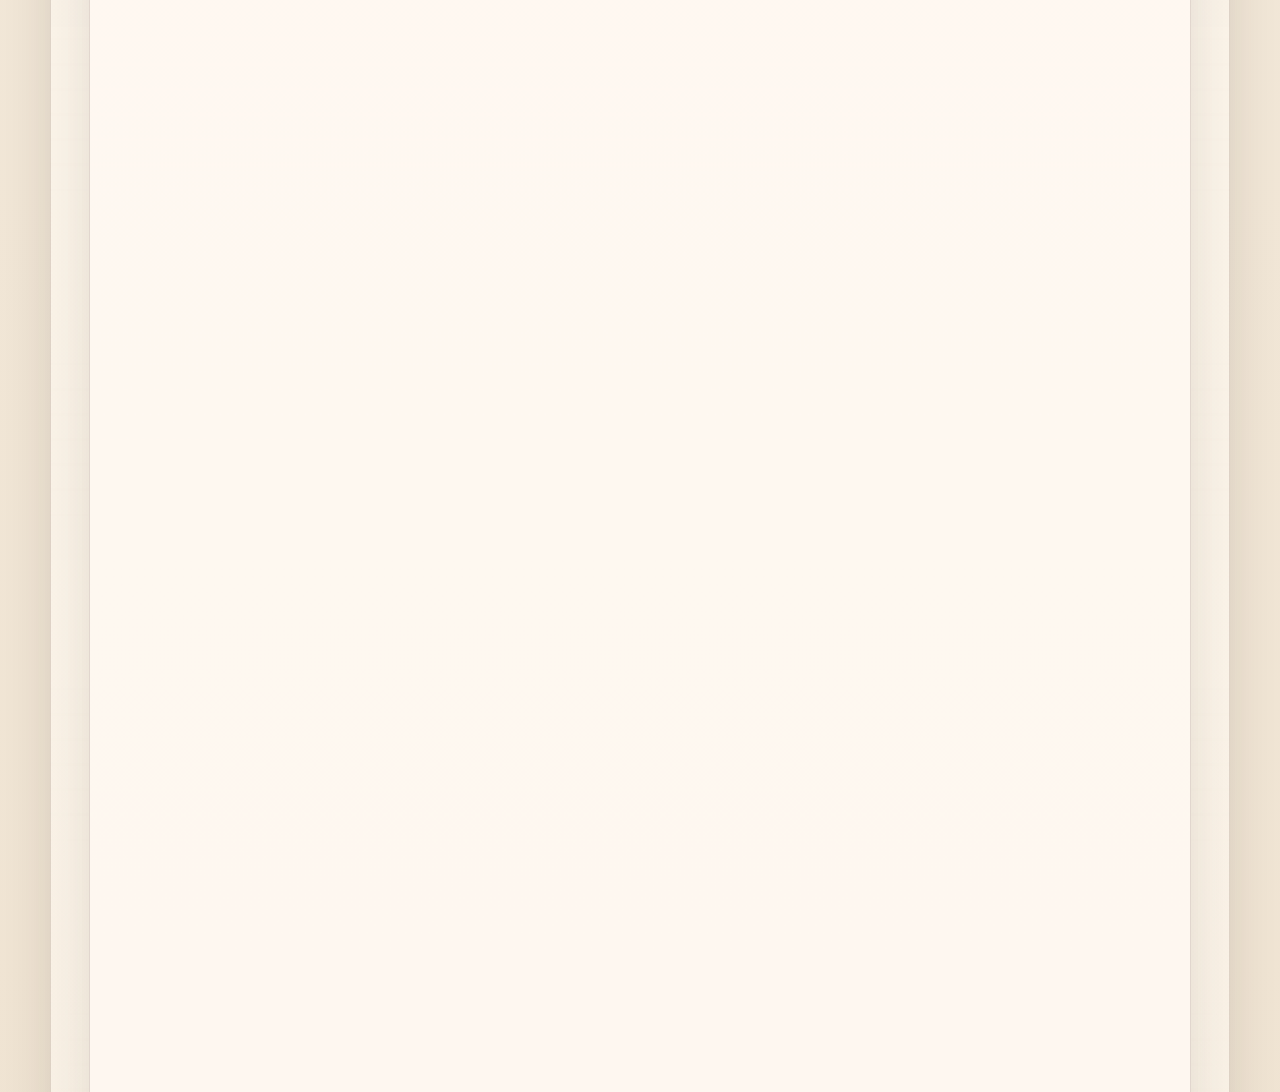
==== commit 26fe97c0: "Update video section text" ====
--- a/index.html
+++ b/index.html
@@ -398,12 +398,12 @@
 
       <section class="section video-section" id="video-memory">
         <div class="section-heading">
-          <p class="eyebrow">Video</p>
-          <h2>Family Video Archive</h2>
+          <p class="eyebrow">Видео</p>
+          <h2>Бейне естелік / Видео архив</h2>
           <p class="section-lead">
-            This family video was recorded in November 1994 at Shyngyskhan's
-            first birthday. You can watch it here through Google Drive or open
-            it on a separate page.
+            Бұл отбасылық видео 1994 жылдың қараша айында, Шыңғысханның бір жасқа
+            толған күні түсірілген. Бейнені осы жерден қарап немесе бөлек бетте
+            ашуға болады.
           </p>
         </div>
 
@@ -411,19 +411,19 @@
           <div class="video-frame">
             <iframe
               src="https://drive.google.com/file/d/1F3daoDNM3MMtN7v6ghRGpqk9Ydas_r_1/preview"
-              title="Family video memory"
+              title="Отбасылық бейнежазба"
               allow="autoplay"
               loading="lazy"
             ></iframe>
           </div>
           <div class="video-card__body">
-            <h3>Family Video Memory</h3>
+            <h3>Отбасылық бейнежазба</h3>
             <p>
-              The recording preserves a family moment with your grandfather from
-              November 1994, when Shyngyskhan turned one year old. If the preview
-              does not open inside the site, use the button below.
+              Бұл жазбада атаңыз түскен отбасылық сәт сақталған. Егер бейне сайттың
+              ішінде ашылмаса, төмендегі батырма арқылы Google Drive бетіне өтуге
+              болады.
             </p>
-            <a class="button button-secondary" href="https://drive.google.com/file/d/1F3daoDNM3MMtN7v6ghRGpqk9Ydas_r_1/view?usp=sharing" target="_blank" rel="noopener noreferrer">Open Video</a>
+            <a class="button button-secondary" href="https://drive.google.com/file/d/1F3daoDNM3MMtN7v6ghRGpqk9Ydas_r_1/view?usp=sharing" target="_blank" rel="noopener noreferrer">Видеоны ашу</a>
           </div>
         </div>
       </section>
